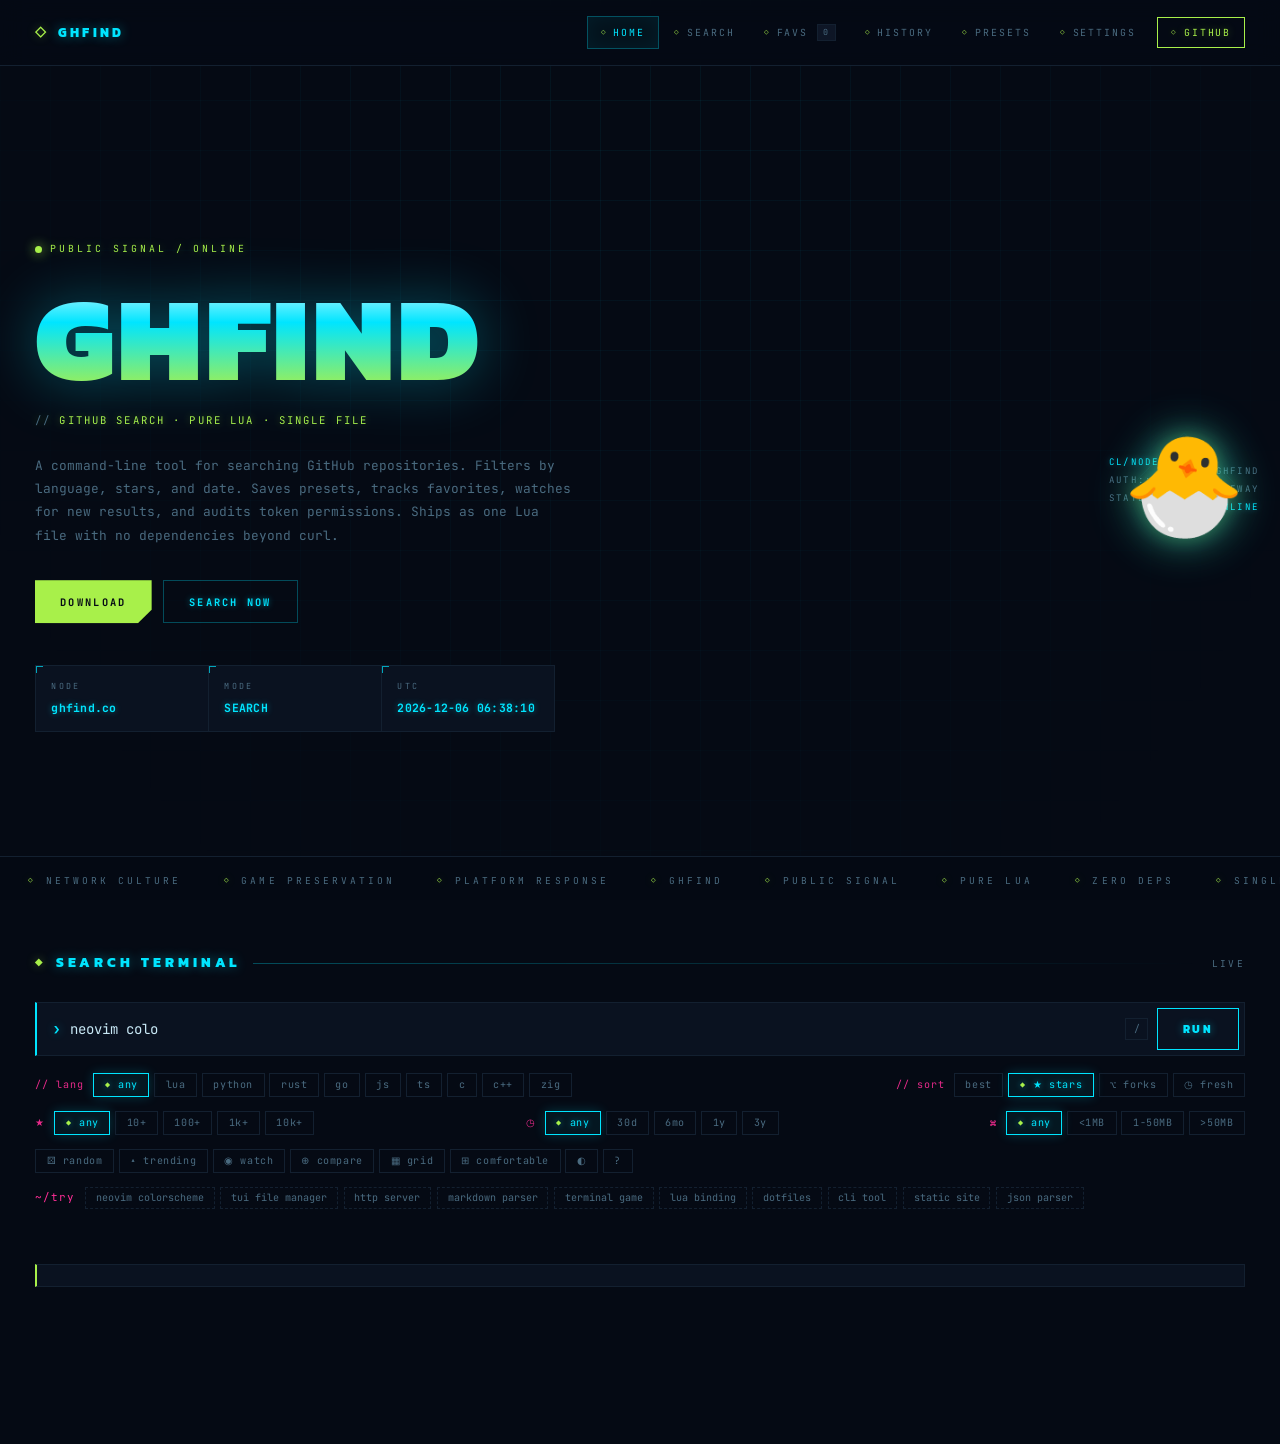
==== index.html @ 822550df "Update index.html" ====
<!doctype html>
<html lang="en" data-theme="dark">
<head>
<meta charset="utf-8">
<meta name="viewport" content="width=device-width,initial-scale=1">
<title>◇ GHFIND — repo searcher</title>
<meta name="description" content="GitHub repository search tool — pure Lua, single file.">
<link rel="icon" href="data:image/svg+xml,<svg xmlns='http://www.w3.org/2000/svg' viewBox='0 0 100 100'><text y='.9em' font-size='90'>🐣</text></svg>">
<meta property="og:title" content="◇ GHFIND">
<meta property="og:description" content="github repo searcher — pure lua">
<meta property="og:url" content="https://7helix.github.io/ghfind/">
<meta name="twitter:card" content="summary">
<link rel="preconnect" href="https://fonts.googleapis.com">
<link rel="preconnect" href="https://fonts.gstatic.com" crossorigin>
<link href="https://fonts.googleapis.com/css2?family=JetBrains+Mono:wght@400;500;700&family=Kanit:wght@600;800;900&display=swap" rel="stylesheet">
<link rel="stylesheet" href="style.css">
</head>
<body>

<div class="bg-grid"></div>

<nav class="topbar">
  <a class="nav-logo" href="#top">
    <span class="dia">◇</span>
    <span>GHFIND</span>
  </a>
  <div class="nav-links">
    <a class="active" href="#top"><span class="dia-sm">◇</span> HOME</a>
    <a href="#search"><span class="dia-sm">◇</span> SEARCH</a>
    <a href="#" id="nav-favs"><span class="dia-sm">◇</span> FAVS<span class="badge" id="favc">0</span></a>
    <a href="#" id="nav-hist"><span class="dia-sm">◇</span> HISTORY</a>
    <a href="#" id="nav-presets"><span class="dia-sm">◇</span> PRESETS</a>
    <a href="#" id="nav-settings"><span class="dia-sm">◇</span> SETTINGS</a>
    <a class="cta" href="https://github.com/7helix/ghfind" target="_blank"><span class="dia-sm">◇</span> GITHUB</a>
  </div>
</nav>

<section class="hero" id="top">
  <div class="hero-left">
    <div class="signal">
      <span class="signal-dot"></span>
      PUBLIC SIGNAL / ONLINE
    </div>
    <h1 class="hero-title">GHFIND</h1>
    <div class="hero-tag">github search · pure lua · single file</div>
    <p class="hero-desc">
      A command-line tool for searching GitHub repositories. Filters by
      language, stars, and date. Saves presets, tracks favorites, watches
      for new results, and audits token permissions. Ships as one Lua file
      with no dependencies beyond curl.
    </p>
    <div class="hero-actions">
      <a class="btn-green" href="https://raw.githubusercontent.com/7helix/ghfind/main/ghfind.lua" target="_blank">DOWNLOAD</a>
      <button class="btn-outline" id="scroll-search">SEARCH NOW</button>
    </div>
    <div class="info-boxes">
      <div class="info-box">
        <div class="k">NODE</div>
        <div class="v">ghfind.co</div>
      </div>
      <div class="info-box">
        <div class="k">MODE</div>
        <div class="v">SEARCH</div>
      </div>
      <div class="info-box">
        <div class="k">UTC</div>
        <div class="v" id="utc">—</div>
      </div>
    </div>
  </div>

  <div class="hero-right">
    <svg class="orbit" viewBox="0 0 500 500" aria-hidden="true">
      <circle cx="250" cy="250" r="80"/>
      <circle cx="250" cy="250" r="160" stroke-dasharray="4 8"/>
      <circle cx="250" cy="250" r="230" stroke-dasharray="2 10"/>
      <polygon points="250,40 460,250 250,460 40,250" fill="none"/>
    </svg>
    <div class="mascot">
      <div class="mascot-glow"></div>
      <div class="mascot-glyph">🐣</div>
    </div>
    <div class="hero-meta meta-l">
      <div>CL/NODE::03</div>
      <div>AUTH::PUBLIC</div>
      <div>STATE::READ</div>
    </div>
    <div class="hero-meta meta-r">
      <div>GHFIND</div>
      <div>GATEWAY</div>
      <div>ONLINE</div>
    </div>
  </div>
</section>

<section class="search-section" id="search">
  <div class="section-head">
    <span class="dia">◆</span>
    <h2>SEARCH TERMINAL</h2>
    <span class="line"></span>
    <span class="dim">live</span>
  </div>

  <div class="bar">
    <span class="prompt">›</span>
    <input id="q" type="text" placeholder="query repositories…" autocomplete="off" spellcheck="false">
    <kbd>/</kbd>
    <button id="go">RUN</button>
  </div>

  <div class="filters">
    <div class="chips" id="langs">
      <span class="lbl">// lang</span>
      <button class="chip on" data-v="">any</button>
      <button class="chip" data-v="lua">lua</button>
      <button class="chip" data-v="python">python</button>
      <button class="chip" data-v="rust">rust</button>
      <button class="chip" data-v="go">go</button>
      <button class="chip" data-v="javascript">js</button>
      <button class="chip" data-v="typescript">ts</button>
      <button class="chip" data-v="c">c</button>
      <button class="chip" data-v="c++">c++</button>
      <button class="chip" data-v="zig">zig</button>
    </div>
    <div class="chips right" id="sorts">
      <span class="lbl">// sort</span>
      <button class="chip on" data-v="">best</button>
      <button class="chip" data-v="stars">★ stars</button>
      <button class="chip" data-v="forks">⌥ forks</button>
      <button class="chip" data-v="updated">◷ fresh</button>
    </div>
  </div>

  <div class="filters">
    <div class="chips" id="stars">
      <span class="lbl">★</span>
      <button class="chip on" data-v="">any</button>
      <button class="chip" data-v="10">10+</button>
      <button class="chip" data-v="100">100+</button>
      <button class="chip" data-v="1000">1k+</button>
      <button class="chip" data-v="10000">10k+</button>
    </div>
    <div class="chips" id="age">
      <span class="lbl">◷</span>
      <button class="chip on" data-v="">any</button>
      <button class="chip" data-v="30">30d</button>
      <button class="chip" data-v="180">6mo</button>
      <button class="chip" data-v="365">1y</button>
      <button class="chip" data-v="1095">3y</button>
    </div>
    <div class="chips" id="size">
      <span class="lbl">⌘</span>
      <button class="chip on" data-v="">any</button>
      <button class="chip" data-v="small">&lt;1MB</button>
      <button class="chip" data-v="medium">1-50MB</button>
      <button class="chip" data-v="large">&gt;50MB</button>
    </div>
  </div>

  <div class="filters">
    <div class="chips right">
      <button class="chip" id="random">⚄ random</button>
      <button class="chip" id="trend">▴ trending</button>
      <button class="chip" id="watch">◉ watch</button>
      <button class="chip" id="compare">⊕ compare</button>
      <button class="chip" id="view">▦ grid</button>
      <button class="chip" id="density">⊞ comfortable</button>
      <button class="chip" id="theme">◐</button>
      <button class="chip" id="help">?</button>
    </div>
  </div>

  <div class="suggest">
    <span class="lbl">~/try</span>
    <button class="tag" data-q="neovim colorscheme">neovim colorscheme</button>
    <button class="tag" data-q="tui file manager">tui file manager</button>
    <button class="tag" data-q="http server">http server</button>
    <button class="tag" data-q="markdown parser">markdown parser</button>
    <button class="tag" data-q="terminal game">terminal game</button>
    <button class="tag" data-q="lua binding">lua binding</button>
    <button class="tag" data-q="dotfiles">dotfiles</button>
    <button class="tag" data-q="cli tool">cli tool</button>
    <button class="tag" data-q="static site generator">static site</button>
    <button class="tag" data-q="json parser">json parser</button>
  </div>

  <p id="status" class="status"></p>
  <div class="stats-bar" id="stats-bar" hidden></div>
  <div id="grid" class="grid"></div>

  <div class="more-wrap">
    <button id="more" class="more" hidden>LOAD MORE</button>
  </div>
</section>

<div class="drawer" id="drawer" hidden>
  <div class="drawer-back" id="drawer-back"></div>
  <div class="drawer-panel">
    <div class="drawer-head">
      <h3 id="drawer-title">favorites</h3>
      <div class="drawer-actions" id="drawer-actions"></div>
      <button class="icon-btn" id="drawer-close">✕</button>
    </div>
    <div class="drawer-body" id="drawer-body"></div>
  </div>
</div>

<div class="modal" id="modal" hidden>
  <div class="modal-back" id="modal-back"></div>
  <div class="modal-panel">
    <button class="icon-btn modal-close" id="modal-close">✕</button>
    <div class="modal-body" id="modal-body"></div>
  </div>
</div>

<div class="modal" id="modal2" hidden>
  <div class="modal-back" id="modal2-back"></div>
  <div class="modal-panel">
    <button class="icon-btn modal-close" id="modal2-close">✕</button>
    <div class="modal-body" id="modal2-body"></div>
  </div>
</div>

<div class="toast" id="toast"></div>

<div class="ticker">
  <div class="ticker-track" id="ticker"></div>
</div>

<script>
const $ = s => document.querySelector(s);
const $$ = s => [...document.querySelectorAll(s)];
const esc = s => String(s ?? '').replace(/[&<>"']/g, c => ({
  '&':'&amp;','<':'&lt;','>':'&gt;','"':'&quot;',"'":'&#39;'
}[c]));
const fmt = n => n >= 1e6 ? (n/1e6).toFixed(1)+'M'
              : n >= 1e3 ? (n/1e3).toFixed(1)+'k'
              : String(n|0);
const fmtSize = kb => kb >= 1024*1024 ? (kb/1024/1024).toFixed(1)+'GB'
                   : kb >= 1024 ? (kb/1024).toFixed(1)+'MB'
                   : kb + 'KB';
const sleep = ms => new Promise(r => setTimeout(r, ms));
const ago = d => {
  const s = (Date.now() - new Date(d)) / 1000;
  if (s < 3600) return Math.floor(s/60)+'m';
  if (s < 86400) return Math.floor(s/3600)+'h';
  if (s < 2592000) return Math.floor(s/86400)+'d';
  if (s < 31536000) return Math.floor(s/2592000)+'mo';
  return Math.floor(s/31536000)+'y';
};

const LANG_COLORS = {
  'Lua':'#00e5ff','Python':'#a8f04a','Rust':'#ff5c3d','Go':'#00d4ff',
  'JavaScript':'#f7df1e','TypeScript':'#00a8ff','C':'#7a7a7a','C++':'#ff2e97',
  'Zig':'#ff9d00','Java':'#ff7a3d','Ruby':'#ff2e63','Haskell':'#b47aff',
  'Shell':'#4ade80','Vim script':'#7dff4d','Nix':'#7dc4ff'
};
const langColor = l => LANG_COLORS[l] || '#00e5ff';

const LS = {
  get(k, d) { try { return JSON.parse(localStorage.getItem('ghf_'+k)) ?? d } catch { return d } },
  set(k, v) { try { localStorage.setItem('ghf_'+k, JSON.stringify(v)) } catch {} },
  del(k) { try { localStorage.removeItem('ghf_'+k) } catch {} }
};

const state = {
  lang: '', sort: '', stars: '', age: '', size: '',
  page: 1, per: 12, total: 0, q: '',
  busy: false, demo: true,
  view: LS.get('view', 'grid'),
  density: LS.get('density', 'comfortable'),
  token: sessionStorage.getItem('ghf_tok') || '',
  favs: LS.get('favs', []),
  hist: LS.get('hist', []),
  presets: LS.get('presets', []),
  notes: LS.get('notes', {}),
  seen: LS.get('seen', {}),
  watchTimer: null,
  watchQuery: '',
  compare: []
};

const savedTheme = LS.get('theme', null);
if (savedTheme) document.documentElement.dataset.theme = savedTheme;

async function ghSearch(q, page = 1) {
  let query = q;
  if (state.lang) query += ' language:' + state.lang;
  if (state.stars) query += ' stars:>=' + state.stars;
  if (state.age) {
    const d = new Date();
    d.setDate(d.getDate() - +state.age);
    query += ' pushed:>' + d.toISOString().slice(0,10);
  }
  if (state.size) {
    if (state.size === 'small') query += ' size:<1000';
    else if (state.size === 'medium') query += ' size:1000..50000';
    else if (state.size === 'large') query += ' size:>50000';
  }
  const p = new URLSearchParams({ q: query, per_page: state.per, page });
  if (state.sort) { p.set('sort', state.sort); p.set('order', 'desc'); }
  const h = { Accept: 'application/vnd.github+json' };
  if (state.token) h.Authorization = 'Bearer ' + state.token;
  const r = await fetch('https://api.github.com/search/repositories?' + p, { headers: h });
  const j = await r.json();
  if (!r.ok) throw new Error(j.message || ('HTTP ' + r.status));
  return j;
}

async function ghRepo(full) {
  const h = { Accept: 'application/vnd.github+json' };
  if (state.token) h.Authorization = 'Bearer ' + state.token;
  const r = await fetch('https://api.github.com/repos/' + full, { headers: h });
  if (!r.ok) return null;
  return r.json();
}

async function ghReadme(full) {
  const h = { Accept: 'application/vnd.github.raw' };
  if (state.token) h.Authorization = 'Bearer ' + state.token;
  const r = await fetch('https://api.github.com/repos/' + full + '/readme', { headers: h });
  if (!r.ok) return '';
  return r.text();
}

async function ghReleases(full) {
  const h = { Accept: 'application/vnd.github+json' };
  if (state.token) h.Authorization = 'Bearer ' + state.token;
  const r = await fetch('https://api.github.com/repos/' + full + '/releases?per_page=3', { headers: h });
  if (!r.ok) return [];
  return r.json();
}

async function ghContributors(full) {
  const h = { Accept: 'application/vnd.github+json' };
  if (state.token) h.Authorization = 'Bearer ' + state.token;
  const r = await fetch('https://api.github.com/repos/' + full + '/contributors?per_page=5', { headers: h });
  if (!r.ok) return [];
  return r.json();
}

function pushHist(q) {
  state.hist = [q, ...state.hist.filter(x => x !== q)].slice(0, 50);
  LS.set('hist', state.hist);
  $('#favc').textContent = state.favs.length;
}

function isFav(fn) { return state.favs.some(f => f.full_name === fn); }

function toggleFav(r) {
  const i = state.favs.findIndex(f => f.full_name === r.full_name);
  if (i >= 0) state.favs.splice(i, 1);
  else state.favs.unshift({
    full_name: r.full_name, html_url: r.html_url,
    description: r.description, stars: r.stargazers_count,
    forks: r.forks_count, language: r.language,
    owner: r.owner?.avatar_url, added: Date.now()
  });
  state.favs = state.favs.slice(0, 200);
  LS.set('favs', state.favs);
  $('#favc').textContent = state.favs.length;
}

let toastT;
function toast(msg) {
  const t = $('#toast');
  t.textContent = msg;
  t.classList.add('on');
  clearTimeout(toastT);
  toastT = setTimeout(() => t.classList.remove('on'), 1800);
}

function highlight(text, q) {
  if (!q) return esc(text);
  const words = q.split(/\s+/).filter(w => w.length > 1);
  let out = esc(text);
  words.forEach(w => {
    const re = new RegExp('(' + w.replace(/[.*+?^${}()|[\]\\]/g, '\\$&') + ')', 'gi');
    out = out.replace(re, '<mark>$1</mark>');
  });
  return out;
}

// ═══════════════════════════════════════════════════════════════
// markdown renderer
// ═══════════════════════════════════════════════════════════════
function md(src) {
  if (!src) return '';
  let s = src
    .replace(/\r\n/g, '\n')
    .replace(/&/g, '&amp;')
    .replace(/</g, '&lt;')
    .replace(/>/g, '&gt;');

  const blocks = [];
  s = s.replace(/```(\w*)\n([\s\S]*?)```/g, (m, lang, code) => {
    blocks.push('<pre class="md-code"><code>' + code + '</code></pre>');
    return '\u0001' + (blocks.length - 1) + '\u0001';
  });

  s = s.replace(/`([^`\n]+)`/g, '<code class="md-inline">$1</code>');

  s = s.replace(/!\[([^\]]*)\]\(([^)\s]+)[^)]*\)/g,
    '<img class="md-img" src="$2" alt="$1" loading="lazy">');

  s = s.replace(/\[([^\]]+)\]\(([^)\s]+)[^)]*\)/g,
    '<a class="md-a" href="$2" target="_blank" rel="noopener">$1</a>');

  s = s.replace(/\*\*([^*\n]+)\*\*/g, '<strong>$1</strong>');
  s = s.replace(/(^|[^*])\*([^*\n]+)\*/g, '$1<em>$2</em>');
  s = s.replace(/__([^_\n]+)__/g, '<strong>$1</strong>');
  s = s.replace(/(^|[^_])_([^_\n]+)_/g, '$1<em>$2</em>');

  s = s.replace(/^######\s+(.+)$/gm, '<h6>$1</h6>');
  s = s.replace(/^#####\s+(.+)$/gm, '<h5>$1</h5>');
  s = s.replace(/^####\s+(.+)$/gm, '<h4>$1</h4>');
  s = s.replace(/^###\s+(.+)$/gm, '<h3>$1</h3>');
  s = s.replace(/^##\s+(.+)$/gm, '<h2>$1</h2>');
  s = s.replace(/^#\s+(.+)$/gm, '<h1>$1</h1>');

  s = s.replace(/^[-*_]{3,}\s*$/gm, '<hr class="md-hr">');
  s = s.replace(/^>\s?(.+)$/gm, '<blockquote class="md-quote">$1</blockquote>');

  s = s.replace(/(<a class="md-a"[^>]*><img[^>]*><\/a>\s*){2,}/g,
    m => '<div class="md-badges">' + m + '</div>');

  s = s.replace(/^[-*]\s+\[x\]\s+(.+)$/gm, '<li class="md-task done">$1</li>');
  s = s.replace(/^[-*]\s+\[\s\]\s+(.+)$/gm, '<li class="md-task">$1</li>');

  s = s.replace(/(^[-*]\s+.+(\n[-*]\s+.+)*)/gm, m => {
    const items = m.split('\n').map(l => l.replace(/^[-*]\s+/, ''));
    return '<ul class="md-ul">' + items.map(i => '<li>' + i + '</li>').join('') + '</ul>';
  });

  s = s.replace(/(^\d+\.\s+.+(\n\d+\.\s+.+)*)/gm, m => {
    const items = m.split('\n').map(l => l.replace(/^\d+\.\s+/, ''));
    return '<ol class="md-ol">' + items.map(i => '<li>' + i + '</li>').join('') + '</ol>';
  });

  s = s.split('\n').map(line => {
    if (!line.trim()) return '';
    if (/^<(h\d|ul|ol|li|pre|blockquote|hr|div|p|img|table)/i.test(line)) return line;
    if (/^\u0001\d+\u0001$/.test(line.trim())) return line;
    return '<p class="md-p">' + line + '</p>';
  }).join('\n');

  s = s.replace(/\u0001(\d+)\u0001/g, (m, i) => blocks[+i]);
  return s;
}

function card(r, i) {
  const c = document.createElement('article');
  c.className = 'card';
  c.dataset.fn = r.full_name;
  c.style.animationDelay = (i * 30) + 'ms';
  const fav = isFav(r.full_name);
  const inCompare = state.compare.includes(r.full_name);
  const note = state.notes[r.full_name] || '';
  c.innerHTML = `
    <div class="card-head">
      <img class="avatar" src="${esc(r.owner?.avatar_url || '')}" alt="" loading="lazy">
      <a class="repo" href="${esc(r.html_url)}" target="_blank" rel="noopener">${highlight(r.full_name, state.q)}</a>
      <button class="fav ${fav?'on':''}" title="favorite">${fav?'★':'☆'}</button>
      <button class="cmp ${inCompare?'on':''}" title="compare">⊕</button>
    </div>
    <p class="desc">${highlight(r.description || '—', state.q)}</p>
    ${r.topics && r.topics.length ? `<div class="topics">${r.topics.slice(0,4).map(t => `<span class="topic">#${esc(t)}</span>`).join('')}</div>` : ''}
    ${note ? `<div class="note">📝 ${esc(note)}</div>` : ''}
    <div class="card-foot">
      ${r.language ? `<span class="pill" style="--lc:${langColor(r.language)}">${esc(r.language)}</span>` : ''}
      <span class="metric">★ ${fmt(r.stargazers_count)}</span>
      <span class="metric">⌥ ${fmt(r.forks_count)}</span>
      <span class="metric">! ${fmt(r.open_issues_count)}</span>
      <span class="metric dim">◷ ${ago(r.updated_at)}</span>
    </div>
    <div class="card-actions">
      <a class="act" href="${esc(r.html_url)}" target="_blank" rel="noopener">OPEN ↗</a>
      <button class="act copy">COPY</button>
      <button class="act clone">CLONE</button>
      <button class="act details">INFO</button>
    </div>`;
  c.querySelector('.fav').addEventListener('click', e => {
    e.preventDefault();
    toggleFav(r);
    e.target.classList.toggle('on');
    e.target.textContent = e.target.classList.contains('on') ? '★' : '☆';
    toast(isFav(r.full_name) ? '★ saved' : 'removed');
  });
  c.querySelector('.cmp').addEventListener('click', e => {
    e.preventDefault();
    const i = state.compare.indexOf(r.full_name);
    if (i >= 0) state.compare.splice(i, 1);
    else state.compare.push(r.full_name);
    e.target.classList.toggle('on');
    toast(state.compare.length + ' selected');
  });
  c.querySelector('.copy').addEventListener('click', async e => {
    e.preventDefault();
    await navigator.clipboard.writeText(r.html_url);
    toast('url copied');
  });
  c.querySelector('.clone').addEventListener('click', async e => {
    e.preventDefault();
    const url = r.clone_url || r.html_url + '.git';
    await navigator.clipboard.writeText('git clone ' + url);
    toast('clone cmd copied');
  });
  c.querySelector('.details').addEventListener('click', e => {
    e.preventDefault();
    openRepoModal(r);
  });
  c.querySelector('.repo').addEventListener('click', e => {
    e.preventDefault();
    openRepoModal(r);
  });
  return c;
}

function render(items, append = false) {
  const grid = $('#grid');
  if (!append) grid.innerHTML = '';
  if (!items.length && !append) {
    grid.innerHTML = '<p class="empty">// no results</p>';
    $('#stats-bar').hidden = true;
    return;
  }
  items.forEach((r, i) => grid.appendChild(card(r, i)));
  if (!append) showLangChart(items);
}

function showLangChart(items) {
  const bar = $('#stats-bar');
  if (!items || items.length < 2) { bar.hidden = true; return; }
  const counts = {};
  items.forEach(r => {
    const l = r.language || 'Other';
    counts[l] = (counts[l] || 0) + 1;
  });
  const sorted = Object.entries(counts).sort((a,b) => b[1]-a[1]);
  bar.innerHTML = '';
  const label = document.createElement('span');
  label.className = 'stat-pill';
  label.innerHTML = '<b>// lang</b>';
  bar.appendChild(label);
  sorted.forEach(([l, n]) => {
    const el = document.createElement('span');
    el.className = 'stat-pill';
    el.innerHTML = `<span class="swatch" style="background:${langColor(l)};box-shadow:0 0 6px ${langColor(l)}"></span>${esc(l)} <b>${n}</b>`;
    el.addEventListener('click', () => {
      setChip('#langs', l.toLowerCase());
      state.lang = l.toLowerCase();
      stopDemo();
      if (state.q) run(state.q);
    });
    bar.appendChild(el);
  });
  bar.hidden = false;
}

async function run(q, page = 1) {
  if (state.busy || !q.trim()) return;
  state.busy = true;
  state.q = q;
  state.page = page;
  $('#status').innerHTML = '<span class="dim">[ … ] scanning…</span>';
  try {
    const d = await ghSearch(q.trim(), page);
    state.total = d.total_count || 0;
    $('#status').innerHTML = `<span class="ok">[ ok ]</span> ${fmt(state.total)} repos <span class="dim">// showing ${(d.items||[]).length}</span>`;
    render(d.items || [], page > 1);
    $('#more').hidden = (d.items||[]).length < state.per || page * state.per >= Math.min(state.total, 1000);
    if (page === 1) pushHist(q.trim());
    const url = new URL(location);
    url.searchParams.set('q', q.trim());
    history.replaceState(null, '', url);
  } catch (e) {
    $('#status').innerHTML = '<span class="err-mark">[ err ]</span> ' + esc(e.message);
  } finally {
    state.busy = false;
  }
}

async function typeInto(inp, text) {
  inp.value = '';
  for (const ch of text) {
    if (!state.demo) return;
    inp.value += ch;
    await sleep(35 + Math.random() * 30);
  }
}

const DEMOS = [
  { q: 'neovim colorscheme', lang: '', sort: 'stars' },
  { q: 'tui file manager',   lang: '', sort: 'stars' },
  { q: 'http server',        lang: 'lua', sort: 'stars' },
  { q: 'markdown parser',    lang: 'rust', sort: 'stars' }
];

async function demoLoop() {
  await sleep(900);
  while (state.demo) {
    for (const d of DEMOS) {
      if (!state.demo) return;
      setChip('#langs', d.lang);
      setChip('#sorts', d.sort);
      state.lang = d.lang;
      state.sort = d.sort;
      await typeInto($('#q'), d.q);
      if (!state.demo) return;
      await sleep(220);
      await run(d.q);
      if (!state.demo) return;
      await sleep(3200);
    }
  }
}

function stopDemo() {
  if (!state.demo) return;
  state.demo = false;
}

function setChip(sel, val) {
  $$(sel + ' .chip').forEach(c => c.classList.toggle('on', c.dataset.v === val));
}

function openDrawer(title, bodyFn, actions) {
  $('#drawer-title').textContent = title;
  $('#drawer-body').innerHTML = '';
  $('#drawer-actions').innerHTML = '';
  if (actions) actions($('#drawer-actions'));
  bodyFn($('#drawer-body'));
  $('#drawer').hidden = false;
  requestAnimationFrame(() => $('#drawer').classList.add('on'));
}
function closeDrawer() {
  const d = $('#drawer');
  d.classList.remove('on');
  setTimeout(() => d.hidden = true, 200);
}

async function openRepoModal(r) {
  const m = $('#modal');
  const body = $('#modal-body');
  body.innerHTML = `
    <div class="m-head">
      <img class="m-av" src="${esc(r.owner?.avatar_url||'')}" alt="">
      <div style="flex:1;min-width:0">
        <h3 class="m-title">${esc(r.full_name)}</h3>
        <div class="m-owner">// by ${esc(r.owner?.login||'')}</div>
        <p class="m-desc">${esc(r.description||'—')}</p>
      </div>
    </div>
    <div class="m-stats">
      <div class="m-stat"><div class="v">${fmt(r.stargazers_count)}</div><div class="l">stars</div></div>
      <div class="m-stat"><div class="v">${fmt(r.forks_count)}</div><div class="l">forks</div></div>
      <div class="m-stat"><div class="v">${fmt(r.open_issues_count)}</div><div class="l">issues</div></div>
      <div class="m-stat"><div class="v">${fmt(r.watchers_count)}</div><div class="l">watchers</div></div>
      <div class="m-stat"><div class="v">${fmtSize(r.size)}</div><div class="l">size</div></div>
      <div class="m-stat"><div class="v">${r.license?.spdx_id || '—'}</div><div class="l">license</div></div>
    </div>
    ${r.topics && r.topics.length ? `<div class="m-topics">${r.topics.map(t => `<a class="m-topic" href="https://github.com/topics/${esc(t)}" target="_blank" rel="noopener">#${esc(t)}</a>`).join('')}</div>` : ''}
    <div id="m-extra"></div>
    <div id="m-readme" class="m-readme"><div class="m-loading">// loading readme…</div></div>
    <div class="m-actions">
      <a class="m-btn primary" href="${esc(r.html_url)}" target="_blank" rel="noopener">OPEN ↗</a>
      <button class="m-btn" id="m-fav">${isFav(r.full_name) ? '★ UNFAV' : '☆ FAV'}</button>
      <button class="m-btn" id="m-copy">COPY URL</button>
      <button class="m-btn" id="m-clone">COPY CLONE</button>
      <button class="m-btn" id="m-note">NOTE</button>
      <a class="m-btn" href="${esc(r.html_url)}/issues" target="_blank" rel="noopener">ISSUES</a>
      <a class="m-btn" href="${esc(r.html_url)}/releases" target="_blank" rel="noopener">RELEASES</a>
    </div>`;
  m.hidden = false;
  requestAnimationFrame(() => m.classList.add('on'));

  body.querySelector('#m-fav').addEventListener('click', () => {
    toggleFav(r);
    const on = isFav(r.full_name);
    body.querySelector('#m-fav').textContent = on ? '★ UNFAV' : '☆ FAV';
    toast(on ? '★ saved' : 'removed');
  });
  body.querySelector('#m-copy').addEventListener('click', async () => {
    await navigator.clipboard.writeText(r.html_url);
    toast('url copied');
  });
  body.querySelector('#m-clone').addEventListener('click', async () => {
    await navigator.clipboard.writeText('git clone ' + (r.clone_url || r.html_url + '.git'));
    toast('clone copied');
  });
  body.querySelector('#m-note').addEventListener('click', () => {
    const cur = state.notes[r.full_name] || '';
    const note = prompt('note for ' + r.full_name, cur);
    if (note !== null) {
      if (note.trim()) state.notes[r.full_name] = note.trim();
      else delete state.notes[r.full_name];
      LS.set('notes', state.notes);
      toast('note saved');
    }
  });

  const [readme, releases, contributors] = await Promise.all([
    ghReadme(r.full_name),
    ghReleases(r.full_name),
    ghContributors(r.full_name)
  ]);

  const extra = body.querySelector('#m-extra');
  if (releases.length) {
    extra.innerHTML += `<div class="m-section"><div class="m-section-title">// latest releases</div>${releases.map(rel => `
      <a class="m-release" href="${esc(rel.html_url)}" target="_blank" rel="noopener">
        <span class="m-rel-tag">${esc(rel.tag_name)}</span>
        <span class="m-rel-name">${esc(rel.name || '')}</span>
        <span class="m-rel-date">${ago(rel.published_at)}</span>
      </a>`).join('')}</div>`;
  }
  if (contributors.length) {
    extra.innerHTML += `<div class="m-section"><div class="m-section-title">// contributors</div><div class="m-contrib">${contributors.map(c => `
      <a class="m-contrib-item" href="${esc(c.html_url)}" target="_blank" rel="noopener" title="${esc(c.login)}">
        <img src="${esc(c.avatar_url)}" alt="">
        <span>${esc(c.login)}</span>
      </a>`).join('')}</div></div>`;
  }

  const readmeEl = body.querySelector('#m-readme');
  if (!readme) {
    readmeEl.innerHTML = '<div class="m-loading">// no readme</div>';
    return;
  }
  readmeEl.innerHTML = '<div class="md">' + md(readme.slice(0, 12000)) +
    (readme.length > 12000 ? '<p class="md-p"><em>… truncated</em></p>' : '') + '</div>';
}

function closeModal() {
  const m = $('#modal');
  m.classList.remove('on');
  setTimeout(() => m.hidden = true, 200);
}
function closeModal2() {
  const m = $('#modal2');
  m.classList.remove('on');
  setTimeout(() => m.hidden = true, 200);
}

function exportData(type, data, filename) {
  let blob;
  if (type === 'json') {
    blob = new Blob([JSON.stringify(data, null, 2)], { type: 'application/json' });
  } else if (type === 'csv') {
    const rows = [['name','url','stars','forks','language','updated']];
    data.forEach(r => rows.push([r.full_name, r.html_url, r.stargazers_count, r.forks_count, r.language || '', (r.updated_at||'').slice(0,10)]));
    blob = new Blob([rows.map(r => r.map(v => '"' + String(v).replace(/"/g,'""') + '"').join(',')).join('\n')], { type: 'text/csv' });
  } else {
    blob = new Blob([data.map(r => r.full_name + '\t' + r.html_url).join('\n')], { type: 'text/plain' });
  }
  const a = document.createElement('a');
  a.href = URL.createObjectURL(blob);
  a.download = filename;
  a.click();
}

$('#nav-favs').addEventListener('click', e => {
  e.preventDefault();
  openDrawer('★ FAVORITES [' + state.favs.length + ']', box => {
    if (!state.favs.length) { box.innerHTML = '<p class="empty">// empty</p>'; return; }
    state.favs.forEach((f, i) => {
      const wrap = document.createElement('div');
      wrap.className = 'row-item-col';
      wrap.innerHTML = `
        <a class="row-item" href="${esc(f.html_url)}" target="_blank" rel="noopener">
          <img src="${esc(f.owner||'')}" alt="" class="av">
          <div class="row-txt">
            <div class="row-title">${esc(f.full_name)}</div>
            <div class="row-sub">${esc(f.description||'')}</div>
          </div>
          <span class="row-met">★ ${fmt(f.stars)}</span>
        </a>
        <textarea class="fav-note" placeholder="// note" data-fn="${esc(f.full_name)}">${esc(state.notes[f.full_name] || '')}</textarea>
        <div class="row-tools">
          <button class="danger" data-rm="${esc(f.full_name)}">REMOVE</button>
          <button data-copy="${esc(f.full_name)}">COPY URL</button>
        </div>`;
      wrap.querySelector('.fav-note').addEventListener('input', ev => {
        const fn = ev.target.dataset.fn;
        if (ev.target.value.trim()) state.notes[fn] = ev.target.value.trim();
        else delete state.notes[fn];
        LS.set('notes', state.notes);
      });
      wrap.querySelector('[data-rm]').addEventListener('click', ev => {
        const fn = ev.target.dataset.rm;
        state.favs = state.favs.filter(x => x.full_name !== fn);
        LS.set('favs', state.favs);
        $('#favc').textContent = state.favs.length;
        closeDrawer();
      });
      wrap.querySelector('[data-copy]').addEventListener('click', ev => {
        const fv = state.favs.find(x => x.full_name === ev.target.dataset.copy);
        if (fv) { navigator.clipboard.writeText(fv.html_url); toast('copied'); }
      });
      box.appendChild(wrap);
    });
  }, act => {
    act.innerHTML = `
      <button class="icon-btn" id="fav-export">EXPORT</button>
      <button class="icon-btn danger" id="fav-clear">CLEAR</button>`;
    act.querySelector('#fav-export').addEventListener('click', () => {
      exportData('json', state.favs, 'ghfind-favorites.json');
    });
    act.querySelector('#fav-clear').addEventListener('click', () => {
      if (!confirm('clear all favorites?')) return;
      state.favs = [];
      LS.set('favs', []);
      $('#favc').textContent = 0;
      closeDrawer();
    });
  });
});

$('#nav-hist').addEventListener('click', e => {
  e.preventDefault();
  openDrawer('▤ HISTORY [' + state.hist.length + ']', box => {
    if (!state.hist.length) { box.innerHTML = '<p class="empty">// empty</p>'; return; }
    state.hist.forEach(h => {
      const el = document.createElement('button');
      el.className = 'row-item btn-row';
      el.innerHTML = `<div class="row-txt"><div class="row-title"><span class="dia">◇</span> ${esc(h)}</div></div>`;
      el.addEventListener('click', () => {
        $('#q').value = h;
        closeDrawer();
        stopDemo();
        run(h);
      });
      box.appendChild(el);
    });
  }, act => {
    act.innerHTML = `<button class="icon-btn danger" id="hist-clear">CLEAR</button>`;
    act.querySelector('#hist-clear').addEventListener('click', () => {
      if (!confirm('clear history?')) return;
      state.hist = [];
      LS.set('hist', []);
      closeDrawer();
    });
  });
});

$('#nav-presets').addEventListener('click', e => {
  e.preventDefault();
  openDrawer('◆ PRESETS [' + state.presets.length + ']', box => {
    if (!state.presets.length) {
      box.innerHTML = '<p class="empty">// no presets yet — run a search and press SAVE PRESET</p>';
      return;
    }
    state.presets.forEach((p, i) => {
      const el = document.createElement('div');
      el.className = 'row-item-col';
      el.innerHTML = `
        <button class="row-item btn-row" data-run="${i}">
          <div class="row-txt">
            <div class="row-title"><span class="dia">◆</span> ${esc(p.name)}</div>
            <div class="row-sub">${esc(p.q)}${p.lang ? ' · '+esc(p.lang) : ''}${p.sort ? ' · '+esc(p.sort) : ''}</div>
          </div>
        </button>
        <div class="row-tools">
          <button data-del="${i}" class="danger">DELETE</button>
        </div>`;
      el.querySelector('[data-run]').addEventListener('click', () => {
        $('#q').value = p.q;
        state.lang = p.lang || '';
        state.sort = p.sort || '';
        state.stars = p.stars || '';
        state.age = p.age || '';
        state.size = p.size || '';
        setChip('#langs', state.lang);
        setChip('#sorts', state.sort);
        setChip('#stars', state.stars);
        setChip('#age', state.age);
        setChip('#size', state.size);
        closeDrawer();
        stopDemo();
        run(p.q);
      });
      el.querySelector('[data-del]').addEventListener('click', () => {
        state.presets.splice(i, 1);
        LS.set('presets', state.presets);
        closeDrawer();
      });
      box.appendChild(el);
    });
  });
});

$('#nav-settings').addEventListener('click', e => {
  e.preventDefault();
  openDrawer('⚙ SETTINGS', box => {
    const tok = state.token ? state.token.slice(0,8) + '…' : 'not set';
    box.innerHTML = `
      <div class="setting-row">
        <div>
          <div class="setting-k">GITHUB TOKEN</div>
          <div class="setting-v">${esc(tok)}</div>
        </div>
        <button class="icon-btn" id="set-tok">${state.token ? 'CHANGE' : 'ADD'}</button>
      </div>
      <div class="setting-row">
        <div>
          <div class="setting-k">THEME</div>
          <div class="setting-v">${document.documentElement.dataset.theme || 'dark'}</div>
        </div>
        <button class="icon-btn" id="set-theme">TOGGLE</button>
      </div>
      <div class="setting-row">
        <div>
          <div class="setting-k">VIEW</div>
          <div class="setting-v">${state.view}</div>
        </div>
        <button class="icon-btn" id="set-view">TOGGLE</button>
      </div>
      <div class="setting-row">
        <div>
          <div class="setting-k">DENSITY</div>
          <div class="setting-v">${state.density}</div>
        </div>
        <button class="icon-btn" id="set-density">TOGGLE</button>
      </div>
      <div class="setting-row">
        <div>
          <div class="setting-k">SEEN CACHE</div>
          <div class="setting-v">${Object.keys(state.seen).length} queries</div>
        </div>
        <button class="icon-btn danger" id="set-clear-seen">CLEAR</button>
      </div>
      <div class="setting-row">
        <div>
          <div class="setting-k">ALL DATA</div>
          <div class="setting-v">favorites, history, presets, notes</div>
        </div>
        <button class="icon-btn danger" id="set-reset">RESET</button>
      </div>
      <div class="setting-row">
        <div>
          <div class="setting-k">EXPORT ALL</div>
          <div class="setting-v">download a json backup</div>
        </div>
        <button class="icon-btn" id="set-export">EXPORT</button>
      </div>`;
    box.querySelector('#set-tok').addEventListener('click', () => {
      const t = prompt('paste token (leave blank to remove)', state.token ? '••••••••' : '');
      if (t === null) return;
      if (t === '' || t.match(/^•+$/)) {
        state.token = '';
        sessionStorage.removeItem('ghf_tok');
        toast('token removed');
      } else {
        state.token = t.trim();
        sessionStorage.setItem('ghf_tok', state.token);
        toast('token saved');
      }
      closeDrawer();
    });
    box.querySelector('#set-theme').addEventListener('click', () => {
      const next = document.documentElement.dataset.theme === 'dark' ? 'light' : 'dark';
      document.documentElement.dataset.theme = next;
      LS.set('theme', next);
      closeDrawer();
    });
    box.querySelector('#set-view').addEventListener('click', () => {
      state.view = state.view === 'grid' ? 'list' : 'grid';
      LS.set('view', state.view);
      $('#grid').classList.toggle('list', state.view === 'list');
      closeDrawer();
    });
    box.querySelector('#set-density').addEventListener('click', () => {
      state.density = state.density === 'comfortable' ? 'compact' : 'comfortable';
      LS.set('density', state.density);
      document.body.classList.toggle('compact', state.density === 'compact');
      closeDrawer();
    });
    box.querySelector('#set-clear-seen').addEventListener('click', () => {
      state.seen = {};
      LS.set('seen', {});
      toast('seen cache cleared');
      closeDrawer();
    });
    box.querySelector('#set-reset').addEventListener('click', () => {
      if (!confirm('reset everything?')) return;
      LS.del('favs'); LS.del('hist'); LS.del('presets'); LS.del('notes'); LS.del('seen');
      state.favs = []; state.hist = []; state.presets = []; state.notes = {}; state.seen = {};
      $('#favc').textContent = 0;
      toast('reset done');
      closeDrawer();
    });
    box.querySelector('#set-export').addEventListener('click', () => {
      exportData('json', {
        favorites: state.favs,
        history: state.hist,
        presets: state.presets,
        notes: state.notes,
        exported: new Date().toISOString()
      }, 'ghfind-backup.json');
      toast('exported');
    });
  });
});

$('#help').addEventListener('click', () => {
  openDrawer('? KEYBOARD SHORTCUTS', box => {
    const rows = [
      ['/', 'focus search'],
      ['enter', 'run search'],
      ['esc', 'close / blur'],
      ['r', 'random pick'],
      ['t', 'trending'],
      ['f', 'toggle favorites drawer'],
      ['h', 'toggle history'],
      ['p', 'toggle presets'],
      ['s', 'toggle settings'],
      ['c', 'compare selected'],
      ['v', 'toggle view'],
      ['d', 'toggle density'],
      ['?', 'this panel']
    ];
    box.innerHTML = rows.map(([k, v]) => `
      <div class="row-item">
        <div class="row-txt">
          <div class="row-title"><kbd>${k}</kbd></div>
          <div class="row-sub">${v}</div>
        </div>
      </div>`).join('');
  });
});

$('#drawer-close').addEventListener('click', closeDrawer);
$('#drawer-back').addEventListener('click', closeDrawer);
$('#modal-close').addEventListener('click', closeModal);
$('#modal-back').addEventListener('click', closeModal);
$('#modal2-close').addEventListener('click', closeModal2);
$('#modal2-back').addEventListener('click', closeModal2);

$('#scroll-search').addEventListener('click', () => {
  document.getElementById('search').scrollIntoView({ behavior: 'smooth' });
});

$('#go').addEventListener('click', () => { stopDemo(); run($('#q').value); });
$('#q').addEventListener('keydown', e => {
  stopDemo();
  if (e.key === 'Enter') run($('#q').value);
  if (e.key === 'Escape') { $('#q').value = ''; $('#q').blur(); }
});
$('#q').addEventListener('focus', stopDemo);
$('#q').addEventListener('input', stopDemo);

$('#more').addEventListener('click', () => { state.page++; run(state.q, state.page); });

$('#random').addEventListener('click', async () => {
  stopDemo();
  const d = await ghSearch($('#q').value.trim() || 'lua');
  const items = d.items || [];
  if (!items.length) return toast('nothing');
  const r = items[Math.floor(Math.random() * items.length)];
  render([r]);
  $('#status').innerHTML = '<span class="ok">[ ok ]</span> random pick';
  $('#more').hidden = true;
});

$('#trend').addEventListener('click', () => {
  stopDemo();
  const d = new Date(); d.setDate(d.getDate() - 7);
  $('#q').value = 'created:>' + d.toISOString().slice(0,10);
  state.sort = 'stars';
  setChip('#sorts', 'stars');
  run($('#q').value);
});

$('#watch').addEventListener('click', () => {
  if (state.watchTimer) {
    clearInterval(state.watchTimer);
    state.watchTimer = null;
    toast('watch stopped');
    return;
  }
  const q = $('#q').value.trim();
  if (!q) return toast('enter a query first');
  state.watchQuery = q;
  toast('watching · 60s interval');
  state.watchTimer = setInterval(async () => {
    try {
      const d = await ghSearch(state.watchQuery, 1);
      const seenKey = state.watchQuery;
      const prev = state.seen[seenKey] || [];
      const fresh = (d.items || []).filter(r => !prev.includes(r.full_name));
      if (fresh.length) {
        state.seen[seenKey] = [...prev, ...fresh.map(r => r.full_name)].slice(-500);
        LS.set('seen', state.seen);
        toast('◉ ' + fresh.length + ' new');
        if (Notification && Notification.permission === 'granted') {
          new Notification('ghfind', { body: fresh.length + ' new for "' + state.watchQuery + '"' });
        }
      }
    } catch {}
  }, 60000);
  if (Notification && Notification.permission === 'default') {
    Notification.requestPermission();
  }
});

$('#compare').addEventListener('click', async () => {
  if (state.compare.length < 2) {
    toast('select 2+ with ⊕ first');
    return;
  }
  $('#status').innerHTML = '<span class="dim">[ … ] loading compare…</span>';
  const repos = await Promise.all(state.compare.map(fn => ghRepo(fn)));
  const valid = repos.filter(Boolean);
  if (!valid.length) { toast('nothing'); return; }
  const m = $('#modal2');
  const body = $('#modal2-body');
  const metrics = [
    ['stars', r => fmt(r.stargazers_count)],
    ['forks', r => fmt(r.forks_count)],
    ['issues', r => fmt(r.open_issues_count)],
    ['watchers', r => fmt(r.watchers_count)],
    ['size', r => fmtSize(r.size)],
    ['language', r => r.language || '—'],
    ['license', r => r.license?.spdx_id || '—'],
    ['created', r => (r.created_at||'').slice(0,10)],
    ['updated', r => (r.pushed_at||'').slice(0,10)],
    ['homepage', r => r.homepage || '—']
  ];
  body.innerHTML = `
    <h3 class="m-title">⊕ COMPARE</h3>
    <div class="cmp-grid" style="grid-template-columns: repeat(${valid.length+1}, minmax(0,1fr));">
      <div class="cmp-cell cmp-head"></div>
      ${valid.map(r => `<div class="cmp-cell cmp-head"><a href="${esc(r.html_url)}" target="_blank">${esc(r.full_name)}</a></div>`).join('')}
      ${metrics.map(([label, fn]) => `
        <div class="cmp-cell cmp-label">${label}</div>
        ${valid.map(r => `<div class="cmp-cell">${esc(fn(r))}</div>`).join('')}
      `).join('')}
    </div>
    <div class="m-actions" style="margin-top:1rem">
      <button class="m-btn" id="cmp-clear">CLEAR SELECTION</button>
    </div>`;
  m.hidden = false;
  requestAnimationFrame(() => m.classList.add('on'));
  body.querySelector('#cmp-clear').addEventListener('click', () => {
    state.compare = [];
    $$('.cmp.on').forEach(el => el.classList.remove('on'));
    closeModal2();
  });
  $('#status').innerHTML = '';
});

$('#view').addEventListener('click', () => {
  state.view = state.view === 'grid' ? 'list' : 'grid';
  LS.set('view', state.view);
  $('#grid').classList.toggle('list', state.view === 'list');
  $('#view').textContent = state.view === 'grid' ? '▦ grid' : '☰ list';
});

$('#density').addEventListener('click', () => {
  state.density = state.density === 'comfortable' ? 'compact' : 'comfortable';
  LS.set('density', state.density);
  document.body.classList.toggle('compact', state.density === 'compact');
  $('#density').textContent = state.density === 'comfortable' ? '⊞ comfortable' : '⊟ compact';
});

$('#theme').addEventListener('click', () => {
  const next = document.documentElement.dataset.theme === 'dark' ? 'light' : 'dark';
  document.documentElement.dataset.theme = next;
  LS.set('theme', next);
});

$$('#langs .chip').forEach(c => c.addEventListener('click', () => {
  stopDemo();
  state.lang = c.dataset.v;
  setChip('#langs', c.dataset.v);
  if ($('#q').value.trim()) run($('#q').value);
}));
$$('#sorts .chip').forEach(c => c.addEventListener('click', () => {
  stopDemo();
  state.sort = c.dataset.v;
  setChip('#sorts', c.dataset.v);
  if ($('#q').value.trim()) run($('#q').value);
}));
$$('#stars .chip').forEach(c => c.addEventListener('click', () => {
  stopDemo();
  state.stars = c.dataset.v;
  setChip('#stars', c.dataset.v);
  if ($('#q').value.trim()) run($('#q').value);
}));
$$('#age .chip').forEach(c => c.addEventListener('click', () => {
  stopDemo();
  state.age = c.dataset.v;
  setChip('#age', c.dataset.v);
  if ($('#q').value.trim()) run($('#q').value);
}));
$$('#size .chip').forEach(c => c.addEventListener('click', () => {
  stopDemo();
  state.size = c.dataset.v;
  setChip('#size', c.dataset.v);
  if ($('#q').value.trim()) run($('#q').value);
}));
$$('.tag').forEach(t => t.addEventListener('click', () => {
  stopDemo();
  $('#q').value = t.dataset.q;
  run(t.dataset.q);
}));

document.addEventListener('keydown', e => {
  const tag = document.activeElement.tagName;
  if (tag === 'INPUT' || tag === 'TEXTAREA') {
    if (e.key === 'Escape') document.activeElement.blur();
    return;
  }
  if (e.key === '/') { e.preventDefault(); $('#q').focus(); }
  if (e.key === 'Escape') { closeModal(); closeModal2(); closeDrawer(); }
  if (e.key === 'r') $('#random').click();
  if (e.key === 't') $('#trend').click();
  if (e.key === 'f') $('#nav-favs').click();
  if (e.key === 'h') $('#nav-hist').click();
  if (e.key === 'p') $('#nav-presets').click();
  if (e.key === 's') $('#nav-settings').click();
  if (e.key === 'c') $('#compare').click();
  if (e.key === 'v') $('#view').click();
  if (e.key === 'd') $('#density').click();
  if (e.key === '?') $('#help').click();
});

function tickUTC() {
  const d = new Date();
  const p = n => String(n).padStart(2, '0');
  $('#utc').textContent = `${d.getUTCFullYear()}-${p(d.getUTCMonth()+1)}-${p(d.getUTCDate())} ${p(d.getUTCHours())}:${p(d.getUTCMinutes())}:${p(d.getUTCSeconds())}`;
}
tickUTC();
setInterval(tickUTC, 1000);

const TICK = ['NETWORK CULTURE','GAME PRESERVATION','PLATFORM RESPONSE','GHFIND','PUBLIC SIGNAL','PURE LUA','ZERO DEPS','SINGLE FILE','OPEN SOURCE'];
const tk = $('#ticker');
const one = TICK.map(t => `<span class="tick"><span class="dia">◇</span> ${t}</span>`).join('');
tk.innerHTML = one + one;

$('#favc').textContent = state.favs.length;
$('#grid').classList.toggle('list', state.view === 'list');
$('#view').textContent = state.view === 'grid' ? '▦ grid' : '☰ list';
$('#density').textContent = state.density === 'comfortable' ? '⊞ comfortable' : '⊟ compact';
document.body.classList.toggle('compact', state.density === 'compact');

const params = new URLSearchParams(location.search);
const qp = params.get('q');
if (qp) {
  state.demo = false;
  $('#q').value = qp;
  run(qp);
} else {
  demoLoop();
}
</script>

</body>
</html>
---- style.css ----
:root {
  --bg:#050a14;
  --bg2:#0a1220;
  --card:#0a1220;
  --card2:#0e1626;
  --fg:#c8e8f5;
  --muted:#4a6b80;
  --accent:#00e5ff;
  --accent-glow:rgba(0,229,255,.45);
  --lime:#a8f04a;
  --lime-glow:rgba(168,240,74,.4);
  --magenta:#ff2e97;
  --border:#132030;
  --border-lit:rgba(0,229,255,.3);
  --code-bg:#050a12;
  --ok:#a8f04a;
  --err:#ff3b5c;
  --track:rgba(0,229,255,.05);
}
[data-theme="light"] {
  --bg:#eef4f8;
  --bg2:#e2ebf2;
  --card:#ffffff;
  --card2:#f5f9fc;
  --fg:#0a1a24;
  --muted:#5a7383;
  --accent:#0089a8;
  --accent-glow:rgba(0,137,168,.4);
  --lime:#5aa800;
  --lime-glow:rgba(90,168,0,.3);
  --magenta:#c9226f;
  --border:#cdd9e2;
  --border-lit:rgba(0,137,168,.3);
  --code-bg:#eef4f8;
  --ok:#5aa800;
  --err:#c9223d;
  --track:rgba(0,137,168,.06);
}
*{box-sizing:border-box}
html,body{
  margin:0;padding:0;background:var(--bg);color:var(--fg);
  font-family:'JetBrains Mono',ui-monospace,SFMono-Regular,Menlo,Consolas,monospace;
  font-size:14px;line-height:1.6;
  -webkit-font-smoothing:antialiased;
  overflow-x:hidden;min-height:100vh;
}
body{padding-bottom:56px}
body.compact{font-size:13px}
a{color:inherit;text-decoration:none}

.bg-grid{
  position:fixed;inset:0;z-index:0;pointer-events:none;
  background-image:
    linear-gradient(var(--track) 1px,transparent 1px),
    linear-gradient(90deg,var(--track) 1px,transparent 1px);
  background-size:50px 50px;
  mask-image:radial-gradient(ellipse at 50% 0%,black 10%,transparent 85%);
  -webkit-mask-image:radial-gradient(ellipse at 50% 0%,black 10%,transparent 85%);
}

.topbar{
  position:sticky;top:0;z-index:20;
  display:flex;align-items:center;justify-content:space-between;
  padding:1.1rem 2.5rem;
  background:rgba(5,10,20,.85);
  backdrop-filter:blur(12px);
  border-bottom:1px solid var(--border);
}
[data-theme="light"] .topbar{background:rgba(238,244,248,.85)}

.nav-logo{
  display:flex;align-items:center;gap:.6rem;
  font-family:'Kanit',sans-serif;font-weight:800;font-size:.95rem;
  letter-spacing:.25em;color:var(--accent);
  text-shadow:0 0 12px var(--accent-glow);
}
.nav-logo .dia{color:var(--lime);text-shadow:0 0 10px var(--lime-glow);font-size:1rem}

.nav-links{display:flex;align-items:center;gap:.15rem;font-size:.7rem;letter-spacing:.2em;text-transform:uppercase}
.nav-links a{
  padding:.55rem .9rem;color:var(--muted);
  display:flex;align-items:center;gap:.4rem;
  transition:all .15s ease;border:1px solid transparent;
}
.nav-links a:hover{color:var(--accent)}
.nav-links a.active{color:var(--accent);border-color:var(--border-lit);background:rgba(0,229,255,.04);box-shadow:inset 0 0 20px rgba(0,229,255,.06)}
.dia-sm{color:var(--lime);font-size:.55rem;opacity:.9}
.nav-links a.cta{border:1px solid var(--lime);color:var(--lime);padding:.5rem .9rem;margin-left:.4rem;text-shadow:0 0 8px var(--lime-glow)}
.nav-links a.cta:hover{background:var(--lime);color:var(--bg);text-shadow:none}
.badge{
  display:inline-block;background:var(--card2);border:1px solid var(--border);
  color:var(--muted);font-size:.6rem;padding:.05rem .35rem;
  min-width:18px;text-align:center;margin-left:.2rem;
}

.hero{
  position:relative;z-index:2;
  display:grid;grid-template-columns:1.1fr 1fr;gap:3rem;
  padding:4.5rem 2.5rem 4rem;max-width:1400px;margin:0 auto;
  min-height:calc(100vh - 70px);align-items:center;
}
.hero-left{padding-right:2rem}
.signal{
  display:inline-flex;align-items:center;gap:.6rem;
  font-size:.7rem;color:var(--lime);letter-spacing:.3em;text-transform:uppercase;
  margin:0 0 2rem;text-shadow:0 0 10px var(--lime-glow);
}
.signal-dot{
  width:7px;height:7px;background:var(--lime);border-radius:50%;
  box-shadow:0 0 12px var(--lime);animation:pulse 1.6s ease-in-out infinite;
}
@keyframes pulse{50%{opacity:.35;transform:scale(.85)}}
.hero-title{
  font-family:'Kanit',sans-serif;font-weight:900;
  font-size:clamp(4rem,10vw,8.5rem);line-height:.9;letter-spacing:.02em;
  margin:0 0 1.4rem;
  background:linear-gradient(180deg,#b8f7ff 0%,var(--accent) 35%,var(--lime) 100%);
  -webkit-background-clip:text;background-clip:text;color:transparent;
  filter:drop-shadow(0 0 30px rgba(0,229,255,.35));
}
.hero-tag{
  font-size:.76rem;color:var(--lime);letter-spacing:.2em;text-transform:uppercase;
  margin:0 0 1.8rem;text-shadow:0 0 8px var(--lime-glow);
}
.hero-tag::before{content:'// ';color:var(--muted)}
.hero-desc{font-size:.92rem;color:var(--muted);line-height:1.8;max-width:540px;margin:0 0 2.4rem}
.hero-actions{display:flex;gap:.8rem;flex-wrap:wrap;margin:0 0 3rem}
.btn-green,.btn-outline{
  font-family:'JetBrains Mono',monospace;font-size:.74rem;font-weight:700;
  letter-spacing:.22em;text-transform:uppercase;padding:.95rem 1.8rem;cursor:pointer;
  transition:all .15s ease;display:inline-flex;align-items:center;justify-content:center;
}
.btn-green{
  background:var(--lime);color:#050a14;border:none;
  box-shadow:0 0 24px var(--lime-glow);
  clip-path:polygon(0 0,100% 0,100% 68%,calc(100% - 14px) 100%,0 100%);
}
.btn-green:hover{background:#c0ff62;box-shadow:0 0 32px var(--lime-glow);transform:translateY(-1px)}
.btn-outline{
  background:transparent;color:var(--accent);border:1px solid var(--border-lit);
  text-shadow:0 0 6px var(--accent-glow);
}
.btn-outline:hover{background:rgba(0,229,255,.06);border-color:var(--accent);box-shadow:0 0 20px rgba(0,229,255,.2)}
.info-boxes{
  display:grid;grid-template-columns:repeat(3,minmax(0,1fr));gap:1px;
  background:var(--border);border:1px solid var(--border);max-width:520px;
}
.info-box{background:var(--card);padding:1rem 1.1rem;position:relative}
.info-box::before{
  content:'';position:absolute;top:0;left:0;width:6px;height:6px;
  border-top:1px solid var(--accent);border-left:1px solid var(--accent);opacity:.7;
}
.info-box .k{font-size:.6rem;color:var(--muted);letter-spacing:.28em;text-transform:uppercase;margin-bottom:.35rem}
.info-box .v{font-size:.82rem;color:var(--accent);font-weight:700;letter-spacing:.02em;text-shadow:0 0 6px var(--accent-glow)}

.hero-right{position:relative;aspect-ratio:1;max-width:540px;margin-left:auto;display:flex;align-items:center;justify-content:center}
.orbit{position:absolute;inset:0;width:100%;height:100%}
.orbit circle{fill:none;stroke:var(--border-lit);stroke-width:1;opacity:.6}
.orbit polygon{fill:none;stroke:var(--border-lit);stroke-width:1;opacity:.8}
.mascot{position:relative;width:36%;aspect-ratio:1;display:flex;align-items:center;justify-content:center;z-index:1}
.mascot-glow{
  position:absolute;inset:-20%;
  background:radial-gradient(circle,rgba(0,229,255,.3) 0%,transparent 65%);
  filter:blur(20px);animation:pulse 3s ease-in-out infinite;
}
.mascot-glyph{
  font-size:clamp(4rem,8vw,7rem);line-height:1;
  filter:drop-shadow(0 0 24px var(--accent-glow)) drop-shadow(0 0 10px var(--lime-glow));
  animation:float 4s ease-in-out infinite;
}
@keyframes float{0%,100%{transform:translateY(0)}50%{transform:translateY(-10px)}}
.hero-meta{
  position:absolute;font-size:.65rem;color:var(--muted);
  letter-spacing:.24em;line-height:2;text-transform:uppercase;
}
.hero-meta.meta-l{left:-1rem;top:24%}
.hero-meta.meta-r{right:-1rem;bottom:24%;text-align:right}
.hero-meta.meta-l div:first-child,.hero-meta.meta-r div:last-child{color:var(--accent);text-shadow:0 0 6px var(--accent-glow)}

.search-section,.presets,.install{position:relative;z-index:2;max-width:1280px;margin:0 auto;padding:4rem 2.5rem}
.section-head{display:flex;align-items:center;gap:.9rem;margin:0 0 2rem}
.section-head .dia{color:var(--lime);text-shadow:0 0 10px var(--lime-glow);font-size:.9rem}
.section-head h2{
  margin:0;font-family:'Kanit',sans-serif;font-weight:800;font-size:1rem;
  letter-spacing:.28em;color:var(--accent);text-shadow:0 0 12px var(--accent-glow);
}
.section-head .line{flex:1;height:1px;background:linear-gradient(90deg,var(--border-lit),transparent)}
.section-head .dim{font-size:.68rem;color:var(--muted);letter-spacing:.24em;text-transform:uppercase}

.bar{
  display:flex;align-items:center;gap:.6rem;background:var(--card);
  border:1px solid var(--border);border-left:2px solid var(--accent);
  padding:.35rem .35rem .35rem 1.1rem;margin:0 0 1.2rem;
  transition:box-shadow .2s ease,border-color .2s ease;
}
.bar:focus-within{border-color:var(--accent);box-shadow:0 0 0 1px var(--accent),0 0 30px rgba(0,229,255,.12)}
.prompt{color:var(--accent);font-weight:700;font-size:1.1rem;text-shadow:0 0 10px var(--accent-glow)}
.bar input{
  flex:1;background:transparent;border:none;outline:none;
  color:var(--fg);font-size:1rem;padding:.85rem 0;font-family:inherit;
}
.bar input::placeholder{color:var(--muted);opacity:.7}
.bar kbd{background:transparent;border:1px solid var(--border);color:var(--muted);padding:.15rem .55rem;font-size:.7rem;font-family:inherit}
.bar button{
  border:1px solid var(--accent);background:transparent;color:var(--accent);
  padding:.85rem 1.8rem;cursor:pointer;font-family:'Kanit',sans-serif;
  font-weight:800;letter-spacing:.22em;font-size:.76rem;
  text-shadow:0 0 8px var(--accent-glow);transition:all .15s ease;
}
.bar button:hover{background:var(--accent);color:var(--bg);box-shadow:0 0 24px var(--accent-glow);text-shadow:none}

.filters{display:flex;gap:1rem;flex-wrap:wrap;justify-content:space-between;margin:0 0 1rem}
.chips{display:flex;gap:.35rem;flex-wrap:wrap;align-items:center}
.chips .lbl{color:var(--magenta);font-size:.72rem;margin-right:.3rem;letter-spacing:.1em;opacity:.9}
.chips.right{justify-content:flex-end}
.chip{
  background:transparent;border:1px solid var(--border);color:var(--muted);
  padding:.32rem .75rem;font-size:.72rem;cursor:pointer;
  font-family:inherit;letter-spacing:.06em;transition:all .15s ease;
}
.chip:hover{border-color:var(--accent);color:var(--accent)}
.chip.on{background:rgba(0,229,255,.06);border-color:var(--accent);color:var(--accent);box-shadow:0 0 12px rgba(0,229,255,.2);text-shadow:0 0 6px var(--accent-glow)}
.chip.on::before{content:'◆ ';color:var(--lime);font-size:.6rem;margin-right:.15rem}

.suggest{display:flex;gap:.4rem;flex-wrap:wrap;align-items:center;margin:0 0 1.5rem;font-size:.78rem}
.suggest .lbl{color:var(--magenta);margin-right:.3rem;letter-spacing:.1em}
.tag{
  background:transparent;border:1px dashed var(--border);color:var(--muted);
  padding:.28rem .7rem;font-size:.72rem;cursor:pointer;
  font-family:inherit;transition:all .15s ease;
}
.tag:hover{border-style:solid;border-color:var(--lime);color:var(--lime);box-shadow:0 0 12px var(--lime-glow)}

.status{font-size:.78rem;color:var(--muted);margin:.2rem 0 1.4rem;min-height:1.3em;letter-spacing:.06em}
.status .ok{color:var(--lime);text-shadow:0 0 8px var(--lime-glow)}
.status .err-mark{color:var(--err);text-shadow:0 0 8px rgba(255,59,92,.5)}
.status .dim{opacity:.5}

.stats-bar{
  display:flex;flex-wrap:wrap;gap:.4rem;align-items:center;
  background:var(--bg2);border:1px solid var(--border);
  border-left:2px solid var(--lime);padding:.75rem 1rem;
  margin:0 0 1.4rem;font-size:.74rem;
}
.stat-pill{
  display:inline-flex;align-items:center;gap:.45rem;
  padding:.2rem .65rem;border:1px solid var(--border);color:var(--muted);
  cursor:pointer;transition:all .15s ease;
}
.stat-pill:hover{border-color:var(--accent);color:var(--accent)}
.stat-pill b{color:var(--fg);font-weight:700}
.stat-pill .swatch{width:8px;height:8px;border-radius:50%}

.grid{display:grid;grid-template-columns:repeat(auto-fill,minmax(320px,1fr));gap:1rem}
.grid.list{grid-template-columns:1fr}
@media (max-width:640px){.grid{grid-template-columns:1fr}}

.card{
  position:relative;background:var(--card);border:1px solid var(--border);
  padding:1.1rem 1.2rem;opacity:0;transform:translateY(6px);
  animation:pop .3s ease forwards;
  transition:border-color .2s ease,box-shadow .25s ease,transform .2s ease;
}
body.compact .card{padding:.8rem 1rem}
.card:hover{border-color:var(--accent);box-shadow:0 0 24px rgba(0,229,255,.12);transform:translateY(-2px)}
@keyframes pop{to{opacity:1;transform:translateY(0)}}

.card-head{display:flex;align-items:center;gap:.6rem;margin:0 0 .7rem}
.avatar{width:24px;height:24px;flex-shrink:0;background:var(--card2);border:1px solid var(--border)}
.repo{
  font-size:.86rem;color:var(--accent);font-weight:700;
  overflow:hidden;text-overflow:ellipsis;white-space:nowrap;
  flex:1;cursor:pointer;transition:all .15s ease;
}
.repo:hover{color:var(--lime)}
.repo mark{background:rgba(168,240,74,.2);color:var(--lime);padding:0 .1rem}
.fav,.cmp{
  background:transparent;border:none;color:var(--muted);
  font-size:1.1rem;cursor:pointer;padding:0 .2rem;line-height:1;
  transition:all .15s ease;
}
.fav:hover{color:var(--lime);transform:scale(1.15)}
.fav.on{color:var(--lime);text-shadow:0 0 10px var(--lime-glow)}
.cmp{font-size:.9rem}
.cmp:hover{color:var(--accent)}
.cmp.on{color:var(--accent);text-shadow:0 0 10px var(--accent-glow)}

.desc{
  color:var(--muted);font-size:.82rem;line-height:1.55;
  margin:0 0 .6rem;
  display:-webkit-box;-webkit-line-clamp:3;-webkit-box-orient:vertical;
  overflow:hidden;min-height:2.6em;
}
.desc mark{background:rgba(168,240,74,.15);color:var(--lime)}
.topics{display:flex;gap:.3rem;flex-wrap:wrap;margin:.4rem 0 .5rem}
.topic{border:1px solid var(--border);color:var(--muted);font-size:.66rem;padding:.08rem .45rem;transition:all .15s ease}
.topic:hover{border-color:var(--magenta);color:var(--magenta)}
.note{
  background:rgba(168,240,74,.06);border-left:2px solid var(--lime);
  padding:.4rem .6rem;font-size:.72rem;color:var(--lime);margin:.5rem 0;
}

.card-foot{display:flex;align-items:center;gap:.7rem;flex-wrap:wrap;font-size:.72rem}
.pill{
  color:var(--lc,var(--accent));border:1px solid var(--lc,var(--accent));
  padding:.1rem .55rem;font-size:.68rem;
  box-shadow:0 0 8px color-mix(in srgb,var(--lc,var(--accent)) 30%,transparent);
}
.metric{color:var(--muted)}
.metric.dim{opacity:.6;margin-left:auto}

.card-actions{
  display:flex;gap:.35rem;margin:.8rem 0 0;padding:.6rem 0 0;
  border-top:1px solid var(--border);
  opacity:0;max-height:0;overflow:hidden;
  transition:opacity .2s ease,max-height .25s ease,padding .2s ease;
}
.card:hover .card-actions{opacity:1;max-height:60px;padding-top:.6rem}
.act{
  background:transparent;border:1px solid var(--border);color:var(--muted);
  padding:.18rem .6rem;font-size:.68rem;cursor:pointer;
  font-family:inherit;letter-spacing:.06em;transition:all .15s ease;
}
.act:hover{border-color:var(--accent);color:var(--accent)}

.empty{grid-column:1/-1;text-align:center;color:var(--muted);padding:3rem 0;font-size:.86rem}

.more-wrap{text-align:center;margin:1.8rem 0 0}
.more{
  background:transparent;border:1px solid var(--accent);color:var(--accent);
  padding:.75rem 2rem;cursor:pointer;
  font-family:'Kanit',sans-serif;font-size:.74rem;letter-spacing:.22em;font-weight:800;
  text-shadow:0 0 8px var(--accent-glow);transition:all .15s ease;
}
.more:hover{background:var(--accent);color:var(--bg);text-shadow:none;box-shadow:0 0 24px var(--accent-glow)}

.drawer{position:fixed;inset:0;z-index:100;display:flex;justify-content:flex-end}
.drawer[hidden]{display:none}
.drawer-back{position:absolute;inset:0;background:rgba(0,0,0,.7);backdrop-filter:blur(6px);opacity:0;transition:opacity .2s}
.drawer.on .drawer-back{opacity:1}
.drawer-panel{
  position:relative;width:min(520px,100%);height:100%;
  background:var(--card);border-left:2px solid var(--accent);
  display:flex;flex-direction:column;
  transform:translateX(100%);transition:transform .25s ease;
  box-shadow:-20px 0 60px rgba(0,229,255,.15);
}
.drawer.on .drawer-panel{transform:translateX(0)}
.drawer-head{
  display:flex;align-items:center;gap:.6rem;
  padding:1.1rem 1.3rem;border-bottom:1px solid var(--border);background:var(--bg2);
}
.drawer-head h3{margin:0;font-size:.8rem;color:var(--accent);font-family:'Kanit',sans-serif;letter-spacing:.2em;text-shadow:0 0 10px var(--accent-glow);flex:1}
.drawer-actions{display:flex;gap:.4rem}
.drawer-body{padding:1.1rem 1.3rem;overflow-y:auto;flex:1}

.icon-btn{
  background:transparent;border:1px solid var(--border);color:var(--muted);
  padding:.45rem .8rem;cursor:pointer;font-size:.72rem;font-family:inherit;
  letter-spacing:.08em;transition:all .15s ease;
}
.icon-btn:hover{border-color:var(--accent);color:var(--accent)}
.icon-btn.danger:hover{border-color:var(--err);color:var(--err)}

.row-item{
  display:flex;align-items:center;gap:.7rem;
  padding:.75rem .2rem;border-bottom:1px solid var(--border);
  text-decoration:none;color:inherit;
}
.row-item:hover .row-title{color:var(--accent)}
.row-item-col{padding:.6rem 0;border-bottom:1px solid var(--border)}
.row-item-col .row-item{padding:.3rem .2rem;border:none}
.btn-row{
  background:transparent;border:none;border-bottom:1px solid var(--border);
  width:100%;text-align:left;cursor:pointer;
  font-family:inherit;color:inherit;padding:.8rem .2rem;
  transition:all .15s ease;
}
.btn-row:hover{background:rgba(0,229,255,.04);border-left:2px solid var(--accent);padding-left:.5rem}
.row-item .av{width:28px;height:28px;background:var(--card2);border:1px solid var(--border)}
.row-txt{flex:1;min-width:0}
.row-title{font-size:.82rem;font-weight:600;overflow:hidden;text-overflow:ellipsis;white-space:nowrap;transition:all .15s ease}
.row-title .dia{color:var(--lime);margin-right:.3rem;font-size:.65rem}
.row-title kbd{
  background:var(--bg2);border:1px solid var(--border);padding:.1rem .4rem;
  border-radius:3px;font-family:inherit;font-size:.7rem;color:var(--accent);
}
.row-sub{color:var(--muted);font-size:.72rem;overflow:hidden;text-overflow:ellipsis;white-space:nowrap}
.row-met{color:var(--muted);font-size:.72rem;flex-shrink:0}
.row-tools{display:flex;gap:.35rem;margin:.4rem 0 0;flex-wrap:wrap}
.row-tools button{
  background:transparent;border:1px solid var(--border);color:var(--muted);
  padding:.2rem .6rem;font-size:.68rem;cursor:pointer;
  font-family:inherit;letter-spacing:.06em;transition:all .15s ease;
}
.row-tools button:hover{border-color:var(--accent);color:var(--accent)}
.row-tools button.danger:hover{border-color:var(--err);color:var(--err)}
.fav-note{
  width:100%;background:var(--bg2);border:1px solid var(--border);
  color:var(--fg);padding:.5rem .75rem;font-size:.76rem;
  font-family:inherit;margin:.4rem 0 0;resize:vertical;min-height:34px;
}
.fav-note:focus{outline:none;border-color:var(--accent)}

.setting-row{
  display:flex;align-items:center;justify-content:space-between;gap:1rem;
  padding:.9rem 0;border-bottom:1px solid var(--border);
}
.setting-k{font-size:.68rem;color:var(--muted);letter-spacing:.2em;text-transform:uppercase;margin-bottom:.15rem}
.setting-v{font-size:.82rem;color:var(--fg)}

.modal{position:fixed;inset:0;z-index:150;display:flex;align-items:flex-start;justify-content:center;padding:4rem 1rem 1rem;overflow-y:auto}
.modal[hidden]{display:none}
.modal-back{position:fixed;inset:0;background:rgba(0,0,0,.75);backdrop-filter:blur(8px);opacity:0;transition:opacity .2s}
.modal.on .modal-back{opacity:1}
.modal-panel{
  position:relative;width:min(760px,100%);background:var(--card);
  border:1px solid var(--accent);
  box-shadow:0 0 80px rgba(0,229,255,.2);
  transform:translateY(-8px);opacity:0;transition:all .2s ease;
}
.modal.on .modal-panel{transform:translateY(0);opacity:1}
.modal-close{position:absolute;top:.7rem;right:.7rem;z-index:1}
.modal-body{padding:1.8rem 2rem 2rem}

.m-head{display:flex;gap:1.2rem;align-items:flex-start;margin:0 0 1.2rem}
.m-av{width:64px;height:64px;flex-shrink:0;background:var(--card2);border:1px solid var(--border)}
.m-title{margin:0;font-size:1.05rem;color:var(--accent);font-weight:700;text-shadow:0 0 10px var(--accent-glow)}
.m-owner{color:var(--muted);font-size:.74rem;margin-top:.15rem;letter-spacing:.1em}
.m-desc{color:var(--muted);margin:.5rem 0 0;font-size:.85rem;line-height:1.55}

.m-stats{
  display:grid;grid-template-columns:repeat(auto-fit,minmax(100px,1fr));
  gap:1px;margin:1rem 0;background:var(--border);border:1px solid var(--border);
}
.m-stat{background:var(--bg2);padding:1rem .5rem;text-align:center}
.m-stat .v{font-size:1rem;font-weight:700;color:var(--accent);text-shadow:0 0 8px var(--accent-glow)}
.m-stat .l{color:var(--muted);font-size:.62rem;text-transform:uppercase;letter-spacing:.18em;margin-top:.35rem}

.m-topics{display:flex;gap:.35rem;flex-wrap:wrap;margin:0 0 1rem}
.m-topic{
  background:transparent;border:1px solid var(--magenta);color:var(--magenta);
  font-size:.7rem;padding:.18rem .6rem;transition:all .15s ease;
}
.m-topic:hover{background:var(--magenta);color:var(--bg)}

.m-section{margin:0 0 1rem}
.m-section-title{
  font-size:.68rem;color:var(--muted);letter-spacing:.2em;text-transform:uppercase;
  margin:0 0 .5rem;padding-bottom:.3rem;border-bottom:1px solid var(--border);
}
.m-release{
  display:flex;align-items:center;gap:.7rem;padding:.4rem .2rem;
  border-bottom:1px solid var(--border);font-size:.78rem;
  transition:all .15s ease;
}
.m-release:hover{background:rgba(0,229,255,.04);padding-left:.5rem}
.m-rel-tag{color:var(--lime);font-weight:700;font-size:.72rem;min-width:60px}
.m-rel-name{color:var(--fg);flex:1;overflow:hidden;text-overflow:ellipsis;white-space:nowrap}
.m-rel-date{color:var(--muted);font-size:.7rem}

.m-contrib{display:flex;gap:.5rem;flex-wrap:wrap}
.m-contrib-item{
  display:flex;align-items:center;gap:.4rem;
  background:var(--bg2);border:1px solid var(--border);
  padding:.3rem .6rem .3rem .3rem;font-size:.72rem;
  transition:all .15s ease;
}
.m-contrib-item:hover{border-color:var(--accent);color:var(--accent)}
.m-contrib-item img{width:22px;height:22px;border-radius:3px}

.m-readme{
  background:var(--bg2);border:1px solid var(--border);border-left:2px solid var(--lime);
  padding:1rem 1.2rem;max-height:280px;overflow-y:auto;margin:0 0 1.2rem;
}
.m-readme pre{background:transparent;border:none;padding:0;font-size:.72rem;line-height:1.65;white-space:pre-wrap;color:var(--muted)}
.m-loading{color:var(--muted);text-align:center;padding:1rem;font-size:.76rem;letter-spacing:.1em}

.m-actions{display:flex;gap:.5rem;flex-wrap:wrap}
.m-btn{
  background:transparent;border:1px solid var(--border);color:var(--muted);
  padding:.55rem 1rem;font-size:.72rem;cursor:pointer;
  font-family:'Kanit',sans-serif;letter-spacing:.16em;font-weight:700;
  transition:all .15s ease;text-decoration:none;
}
.m-btn:hover{border-color:var(--accent);color:var(--accent)}
.m-btn.primary{background:var(--lime);color:var(--bg);border-color:var(--lime);box-shadow:0 0 16px var(--lime-glow)}
.m-btn.primary:hover{background:#c0ff62;box-shadow:0 0 24px var(--lime-glow)}

.cmp-grid{display:grid;gap:1px;background:var(--border);border:1px solid var(--border);margin:0 0 1rem}
.cmp-cell{background:var(--bg2);padding:.6rem .8rem;font-size:.76rem;word-break:break-all}
.cmp-head{color:var(--accent);font-weight:700;text-shadow:0 0 8px var(--accent-glow)}
.cmp-head a{color:inherit;text-decoration:none}
.cmp-head a:hover{color:var(--lime)}
.cmp-label{color:var(--muted);text-transform:uppercase;letter-spacing:.1em;font-size:.68rem}

.toast{
  position:fixed;bottom:5rem;left:50%;
  transform:translateX(-50%) translateY(20px);
  background:var(--card);border:1px solid var(--accent);color:var(--accent);
  padding:.65rem 1.3rem;font-size:.76rem;letter-spacing:.12em;
  box-shadow:0 0 24px var(--accent-glow);
  opacity:0;pointer-events:none;transition:opacity .2s,transform .2s;z-index:200;
}
.toast.on{opacity:1;transform:translateX(-50%) translateY(0)}

.ticker{
  position:fixed;bottom:0;left:0;right:0;z-index:19;
  background:rgba(5,10,20,.92);border-top:1px solid var(--border);
  overflow:hidden;padding:.75rem 0;backdrop-filter:blur(8px);
}
[data-theme="light"] .ticker{background:rgba(238,244,248,.92)}
.ticker-track{
  display:inline-flex;gap:3rem;white-space:nowrap;
  animation:scroll 70s linear infinite;padding-left:2rem;
}
@keyframes scroll{from{transform:translateX(0)}to{transform:translateX(-50%)}}
.tick{display:inline-flex;align-items:center;gap:.7rem;font-size:.68rem;letter-spacing:.32em;text-transform:uppercase;color:var(--muted)}
.tick .dia{color:var(--lime);font-size:.55rem;text-shadow:0 0 8px var(--lime-glow)}
.ticker:hover .ticker-track{animation-play-state:paused}

@media (max-width:960px){
  .hero{grid-template-columns:1fr;padding:3rem 1.5rem 2rem;min-height:auto;gap:2rem}
  .hero-right{max-width:320px;margin:0 auto}
  .hero-meta{display:none}
  .topbar{padding:1rem 1.2rem}
  .nav-links{font-size:.62rem;gap:0}
  .nav-links a{padding:.4rem .55rem;letter-spacing:.12em}
  .search-section{padding:3rem 1.2rem}
  .section-head h2{font-size:.85rem}
}
@media (max-width:600px){
  .hero-title{font-size:4rem}
  .nav-links a:not(.active):not(.cta){display:none}
  .info-boxes{grid-template-columns:1fr 1fr}
  .m-stats{grid-template-columns:repeat(3,1fr)}
  .cmp-grid{font-size:.68rem}
}
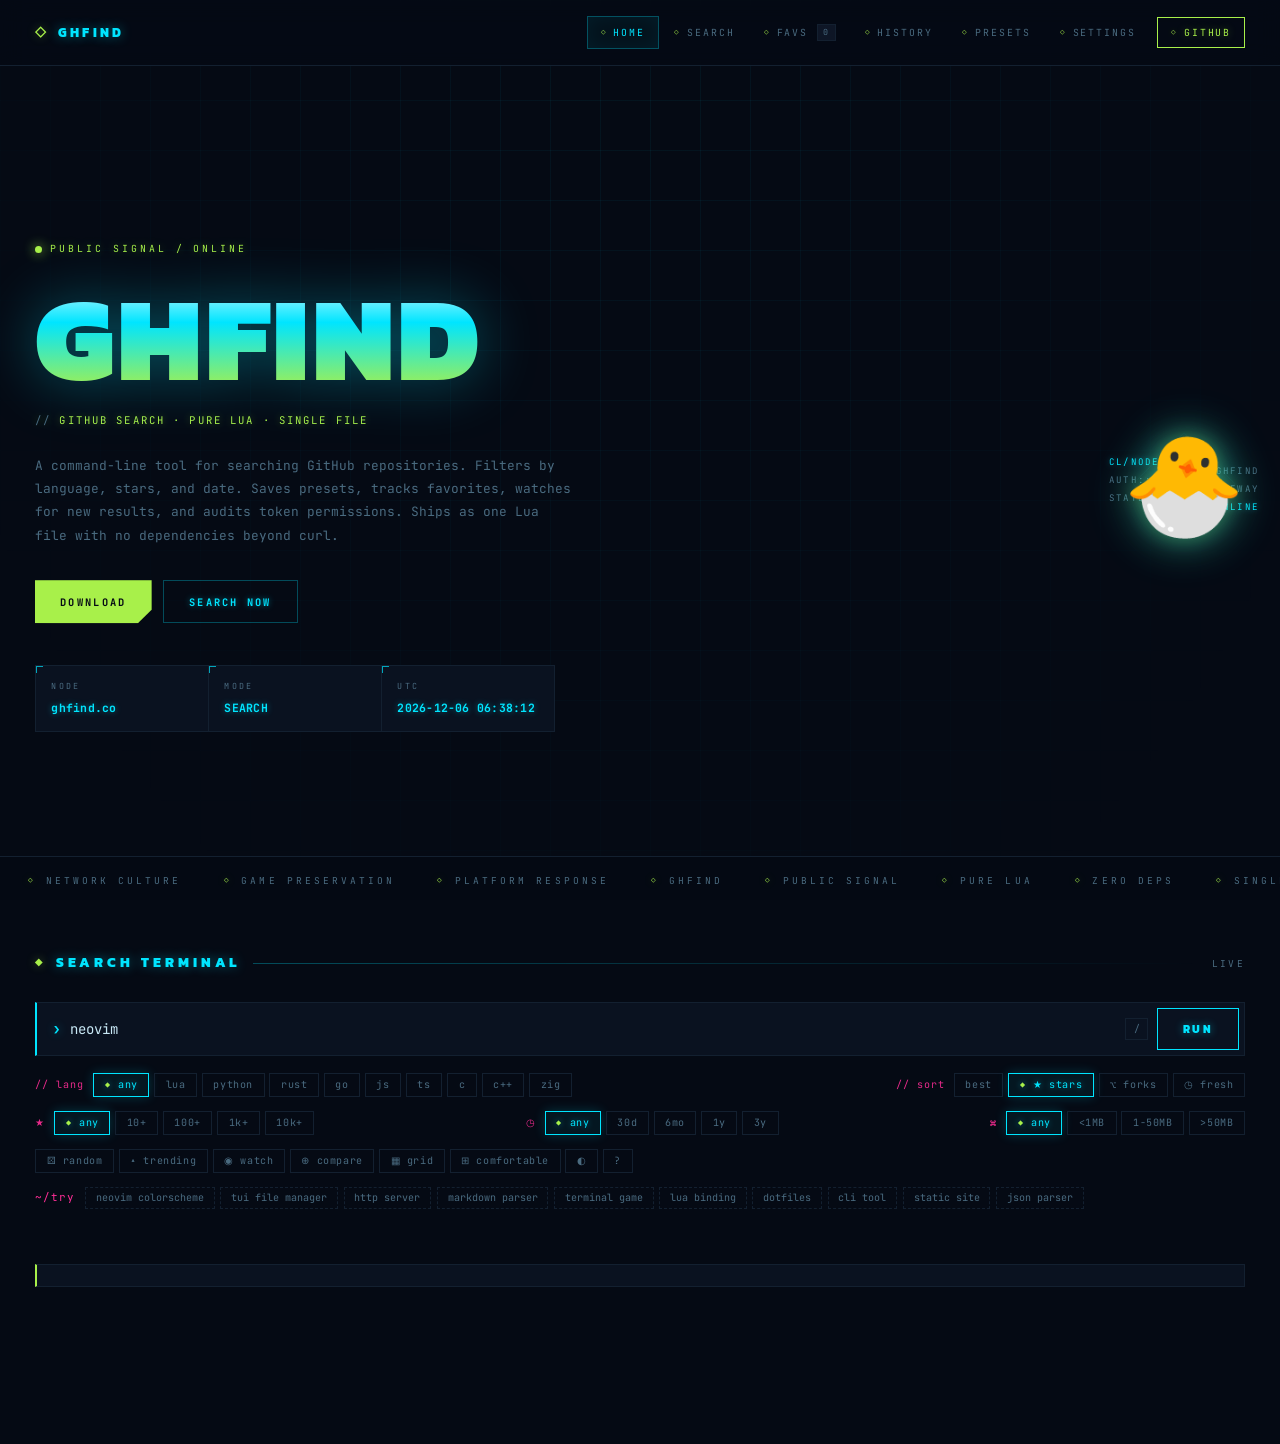
==== commit 4ffa6f31: "Update index.html" ====
--- a/index.html
+++ b/index.html
@@ -382,35 +382,63 @@
 }
 
 // ═══════════════════════════════════════════════════════════════
-// markdown renderer
+// markdown renderer — allows raw HTML, blocks dangerous tags
 // ═══════════════════════════════════════════════════════════════
+function escHtml(s) {
+  return String(s).replace(/&/g, '&amp;').replace(/</g, '&lt;').replace(/>/g, '&gt;');
+}
+
 function md(src) {
   if (!src) return '';
-  let s = src
-    .replace(/\r\n/g, '\n')
-    .replace(/&/g, '&amp;')
-    .replace(/</g, '&lt;')
-    .replace(/>/g, '&gt;');
-
-  const blocks = [];
+  let s = src.replace(/\r\n/g, '\n');
+
+  // fenced code blocks — extract first, escaped safely
+  const codeBlocks = [];
   s = s.replace(/```(\w*)\n([\s\S]*?)```/g, (m, lang, code) => {
-    blocks.push('<pre class="md-code"><code>' + code + '</code></pre>');
-    return '\u0001' + (blocks.length - 1) + '\u0001';
-  });
-
+    codeBlocks.push('<pre class="md-code"><code>' + escHtml(code) + '</code></pre>');
+    return '\u0001B' + (codeBlocks.length - 1) + '\u0001B';
+  });
+
+  // strip HTML comments
+  s = s.replace(/<!--[\s\S]*?-->/g, '');
+
+  // drop dangerous elements entirely
+  s = s.replace(/<script\b[^>]*>[\s\S]*?<\/script>/gi, '');
+  s = s.replace(/<style\b[^>]*>[\s\S]*?<\/style>/gi, '');
+  s = s.replace(/<iframe\b[^>]*>[\s\S]*?<\/iframe>/gi, '');
+  s = s.replace(/<object\b[^>]*>[\s\S]*?<\/object>/gi, '');
+  s = s.replace(/<embed\b[^>]*>/gi, '');
+  s = s.replace(/<form\b[^>]*>[\s\S]*?<\/form>/gi, '');
+
+  // extract every remaining HTML tag into placeholders
+  const tags = [];
+  s = s.replace(/<\/?[a-zA-Z][a-zA-Z0-9-]*(?:\s[^>]*)?\/?>/g, tag => {
+    let clean = tag
+      .replace(/\s+on\w+\s*=\s*(?:"[^"]*"|'[^']*'|[^\s>]+)/gi, '')
+      .replace(/(href|src)\s*=\s*(?:"javascript:[^"]*"|'javascript:[^']*')/gi, '$1="about:blank"');
+    tags.push(clean);
+    return '\u0001T' + (tags.length - 1) + '\u0001T';
+  });
+
+  // escape remaining angle brackets
+  s = s.replace(/</g, '&lt;').replace(/>/g, '&gt;');
+
+  // inline code
   s = s.replace(/`([^`\n]+)`/g, '<code class="md-inline">$1</code>');
 
+  // images and links
   s = s.replace(/!\[([^\]]*)\]\(([^)\s]+)[^)]*\)/g,
     '<img class="md-img" src="$2" alt="$1" loading="lazy">');
-
   s = s.replace(/\[([^\]]+)\]\(([^)\s]+)[^)]*\)/g,
     '<a class="md-a" href="$2" target="_blank" rel="noopener">$1</a>');
 
+  // bold and italic
   s = s.replace(/\*\*([^*\n]+)\*\*/g, '<strong>$1</strong>');
   s = s.replace(/(^|[^*])\*([^*\n]+)\*/g, '$1<em>$2</em>');
   s = s.replace(/__([^_\n]+)__/g, '<strong>$1</strong>');
   s = s.replace(/(^|[^_])_([^_\n]+)_/g, '$1<em>$2</em>');
 
+  // headings
   s = s.replace(/^######\s+(.+)$/gm, '<h6>$1</h6>');
   s = s.replace(/^#####\s+(.+)$/gm, '<h5>$1</h5>');
   s = s.replace(/^####\s+(.+)$/gm, '<h4>$1</h4>');
@@ -418,33 +446,42 @@
   s = s.replace(/^##\s+(.+)$/gm, '<h2>$1</h2>');
   s = s.replace(/^#\s+(.+)$/gm, '<h1>$1</h1>');
 
+  // horizontal rule and blockquote
   s = s.replace(/^[-*_]{3,}\s*$/gm, '<hr class="md-hr">');
   s = s.replace(/^>\s?(.+)$/gm, '<blockquote class="md-quote">$1</blockquote>');
 
-  s = s.replace(/(<a class="md-a"[^>]*><img[^>]*><\/a>\s*){2,}/g,
+  // collapse rows of badges
+  s = s.replace(/(<a class="md-a"[^>]*>\s*<img[^>]*>\s*<\/a>\s*){2,}/g,
     m => '<div class="md-badges">' + m + '</div>');
 
+  // task lists
   s = s.replace(/^[-*]\s+\[x\]\s+(.+)$/gm, '<li class="md-task done">$1</li>');
   s = s.replace(/^[-*]\s+\[\s\]\s+(.+)$/gm, '<li class="md-task">$1</li>');
 
+  // unordered and ordered lists
   s = s.replace(/(^[-*]\s+.+(\n[-*]\s+.+)*)/gm, m => {
     const items = m.split('\n').map(l => l.replace(/^[-*]\s+/, ''));
     return '<ul class="md-ul">' + items.map(i => '<li>' + i + '</li>').join('') + '</ul>';
   });
-
   s = s.replace(/(^\d+\.\s+.+(\n\d+\.\s+.+)*)/gm, m => {
     const items = m.split('\n').map(l => l.replace(/^\d+\.\s+/, ''));
     return '<ol class="md-ol">' + items.map(i => '<li>' + i + '</li>').join('') + '</ol>';
   });
 
+  // wrap remaining plain-text lines in paragraphs
   s = s.split('\n').map(line => {
-    if (!line.trim()) return '';
-    if (/^<(h\d|ul|ol|li|pre|blockquote|hr|div|p|img|table)/i.test(line)) return line;
-    if (/^\u0001\d+\u0001$/.test(line.trim())) return line;
+    const t = line.trim();
+    if (!t) return '';
+    if (/^(?:\u0001[TB]\d+\u0001[TB])+\s*$/.test(t)) return line;
+    if (/^<(h\d|p|ul|ol|li|pre|blockquote|hr|div|section|table|details|figure|article|center)/i.test(t)) return line;
+    if (/^<\//.test(t)) return line;
     return '<p class="md-p">' + line + '</p>';
   }).join('\n');
 
-  s = s.replace(/\u0001(\d+)\u0001/g, (m, i) => blocks[+i]);
+  // restore code blocks and tags
+  s = s.replace(/\u0001B(\d+)\u0001B/g, (m, i) => codeBlocks[+i]);
+  s = s.replace(/\u0001T(\d+)\u0001T/g, (m, i) => tags[+i]);
+
   return s;
 }
 
@@ -727,8 +764,8 @@
     readmeEl.innerHTML = '<div class="m-loading">// no readme</div>';
     return;
   }
-  readmeEl.innerHTML = '<div class="md">' + md(readme.slice(0, 12000)) +
-    (readme.length > 12000 ? '<p class="md-p"><em>… truncated</em></p>' : '') + '</div>';
+  readmeEl.innerHTML = '<div class="md">' + md(readme.slice(0, 16000)) +
+    (readme.length > 16000 ? '<p class="md-p"><em>… truncated</em></p>' : '') + '</div>';
 }
 
 function closeModal() {
--- a/style.css
+++ b/style.css
@@ -36,13 +36,35 @@
   --err:#c9223d;
   --track:rgba(0,137,168,.06);
 }
+
 *{box-sizing:border-box}
+
+/* ── hide every scrollbar, everywhere ── */
+* {
+  scrollbar-width: none !important;
+  -ms-overflow-style: none !important;
+}
+*::-webkit-scrollbar,
+*::-webkit-scrollbar-track,
+*::-webkit-scrollbar-track-piece,
+*::-webkit-scrollbar-thumb,
+*::-webkit-scrollbar-corner,
+*::-webkit-resizer {
+  display: none !important;
+  width: 0 !important;
+  height: 0 !important;
+  background: transparent !important;
+  border: none !important;
+}
+
 html,body{
   margin:0;padding:0;background:var(--bg);color:var(--fg);
   font-family:'JetBrains Mono',ui-monospace,SFMono-Regular,Menlo,Consolas,monospace;
   font-size:14px;line-height:1.6;
   -webkit-font-smoothing:antialiased;
-  overflow-x:hidden;min-height:100vh;
+  min-height:100vh;
+  overflow-y:auto;
+  overflow-x:hidden;
 }
 body{padding-bottom:56px}
 body.compact{font-size:13px}
@@ -67,7 +89,6 @@
   border-bottom:1px solid var(--border);
 }
 [data-theme="light"] .topbar{background:rgba(238,244,248,.85)}
-
 .nav-logo{
   display:flex;align-items:center;gap:.6rem;
   font-family:'Kanit',sans-serif;font-weight:800;font-size:.95rem;
@@ -75,7 +96,6 @@
   text-shadow:0 0 12px var(--accent-glow);
 }
 .nav-logo .dia{color:var(--lime);text-shadow:0 0 10px var(--lime-glow);font-size:1rem}
-
 .nav-links{display:flex;align-items:center;gap:.15rem;font-size:.7rem;letter-spacing:.2em;text-transform:uppercase}
 .nav-links a{
   padding:.55rem .9rem;color:var(--muted);
@@ -471,9 +491,8 @@
 
 .m-readme{
   background:var(--bg2);border:1px solid var(--border);border-left:2px solid var(--lime);
-  padding:1rem 1.2rem;max-height:280px;overflow-y:auto;margin:0 0 1.2rem;
-}
-.m-readme pre{background:transparent;border:none;padding:0;font-size:.72rem;line-height:1.65;white-space:pre-wrap;color:var(--muted)}
+  padding:1.1rem 1.3rem;max-height:420px;overflow-y:auto;margin:0 0 1.2rem;
+}
 .m-loading{color:var(--muted);text-align:center;padding:1rem;font-size:.76rem;letter-spacing:.1em}
 
 .m-actions{display:flex;gap:.5rem;flex-wrap:wrap}
@@ -518,6 +537,98 @@
 .tick{display:inline-flex;align-items:center;gap:.7rem;font-size:.68rem;letter-spacing:.32em;text-transform:uppercase;color:var(--muted)}
 .tick .dia{color:var(--lime);font-size:.55rem;text-shadow:0 0 8px var(--lime-glow)}
 .ticker:hover .ticker-track{animation-play-state:paused}
+
+/* ═══════════════════════════════════════════════════════════════
+   markdown rendering for readme
+   ═══════════════════════════════════════════════════════════════ */
+.md{
+  font-family:'JetBrains Mono',ui-monospace,monospace;
+  font-size:.82rem;line-height:1.7;color:var(--fg);
+  max-width:100%;
+  word-wrap:break-word;
+  overflow-wrap:break-word;
+}
+.md h1,.md h2,.md h3,.md h4,.md h5,.md h6{
+  font-family:'Kanit',sans-serif;color:var(--accent);
+  letter-spacing:.05em;margin:1.2em 0 .5em;line-height:1.25;
+  text-shadow:0 0 10px var(--accent-glow);
+  word-wrap:break-word;
+}
+.md h1{font-size:1.5rem;border-bottom:1px solid var(--border);padding-bottom:.4rem}
+.md h2{font-size:1.2rem;border-bottom:1px solid var(--border);padding-bottom:.3rem}
+.md h3{font-size:1rem}
+.md h4{font-size:.9rem;color:var(--lime);text-shadow:0 0 8px var(--lime-glow)}
+.md h5,.md h6{font-size:.82rem;color:var(--muted);text-shadow:none}
+.md p{margin:.6em 0;color:#c4c9d2;word-wrap:break-word}
+[data-theme="light"] .md p{color:#3a3f4a}
+.md a{color:var(--accent);text-decoration:none;border-bottom:1px dotted var(--accent);word-break:break-word}
+.md a:hover{color:var(--lime);border-color:var(--lime)}
+.md strong{color:var(--fg);font-weight:700}
+.md em{color:var(--muted);font-style:italic}
+.md ul,.md ol{margin:.6em 0;padding-left:1.4rem}
+.md li{margin:.25em 0;color:#c4c9d2;word-wrap:break-word}
+[data-theme="light"] .md li{color:#3a3f4a}
+.md li::marker{color:var(--accent)}
+.md code.md-inline{
+  background:rgba(0,229,255,.08);border:1px solid rgba(0,229,255,.2);
+  color:var(--accent);padding:.05rem .35rem;font-size:.78em;border-radius:3px;
+  word-break:break-word;
+}
+.md pre.md-code{
+  background:#050a12;border:1px solid var(--border);border-left:2px solid var(--lime);
+  padding:.8rem 1rem;margin:.8em 0;font-size:.75rem;
+  line-height:1.6;border-radius:0;
+  white-space:pre-wrap;
+  word-wrap:break-word;
+  overflow-wrap:anywhere;
+  overflow:visible;
+}
+.md pre.md-code code{
+  background:transparent;border:none;padding:0;
+  color:#a8f04a;
+  white-space:pre-wrap;
+  word-break:break-word;
+  font-family:'JetBrains Mono',monospace;
+}
+[data-theme="light"] .md pre.md-code{background:#eef4f8}
+[data-theme="light"] .md pre.md-code code{color:#3a7a00}
+.md blockquote.md-quote{
+  border-left:3px solid var(--accent2);
+  background:rgba(255,46,151,.05);
+  padding:.4rem .8rem;margin:.6em 0;color:var(--muted);font-style:italic;
+  word-wrap:break-word;
+}
+.md hr.md-hr{
+  border:none;border-top:1px dashed var(--border);
+  margin:1.2em 0;
+}
+.md img.md-img{
+  max-width:100%;height:auto;margin:.5em 0;
+  filter:brightness(.95) contrast(1.05);
+}
+.md .md-badges{
+  display:flex;flex-wrap:wrap;gap:.3rem;
+  margin:.3em 0 .8em;
+}
+.md .md-badges .md-a{border:none}
+.md .md-badges img{margin:0;height:18px}
+.md .md-task{list-style:none;margin-left:-1.2rem;padding-left:1.2rem;position:relative}
+.md .md-task::before{
+  content:'▢';position:absolute;left:0;color:var(--muted);
+}
+.md .md-task.done::before{content:'▣';color:var(--lime);text-shadow:0 0 6px var(--lime-glow)}
+.md .md-task.done{color:var(--muted);text-decoration:line-through}
+
+.md table{
+  border-collapse:collapse;width:100%;margin:.6em 0;font-size:.76rem;
+  display:block;
+  overflow-x:auto;
+}
+.md th,.md td{
+  border:1px solid var(--border);padding:.35rem .6rem;text-align:left;
+  word-break:break-word;
+}
+.md th{background:var(--bg2);color:var(--accent)}
 
 @media (max-width:960px){
   .hero{grid-template-columns:1fr;padding:3rem 1.5rem 2rem;min-height:auto;gap:2rem}
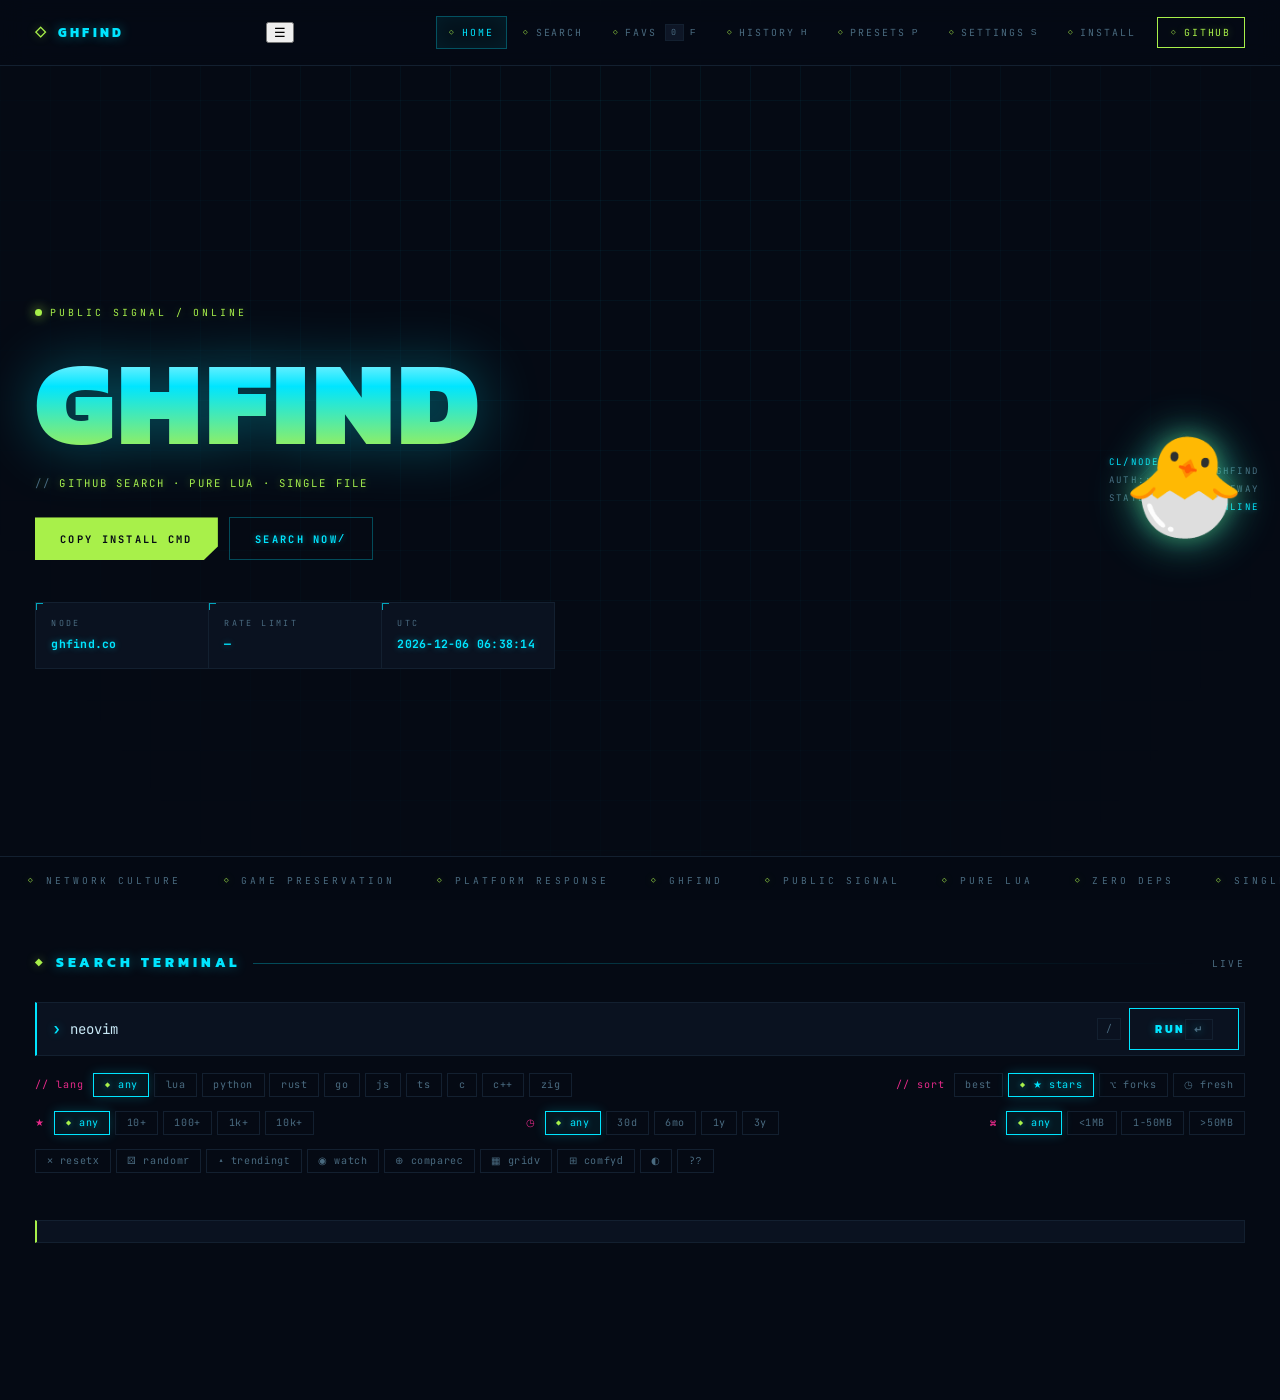
==== commit c640bd71: "Update print statement from 'Hello' to 'Goodbye'" ====
--- a/index.html
+++ b/index.html
@@ -2,14 +2,10 @@
 <html lang="en" data-theme="dark">
 <head>
 <meta charset="utf-8">
-<meta name="viewport" content="width=device-width,initial-scale=1">
+<meta name="viewport" content="width=device-width,initial-scale=1,viewport-fit=cover">
 <title>◇ GHFIND — repo searcher</title>
 <meta name="description" content="GitHub repository search tool — pure Lua, single file.">
 <link rel="icon" href="data:image/svg+xml,<svg xmlns='http://www.w3.org/2000/svg' viewBox='0 0 100 100'><text y='.9em' font-size='90'>🐣</text></svg>">
-<meta property="og:title" content="◇ GHFIND">
-<meta property="og:description" content="github repo searcher — pure lua">
-<meta property="og:url" content="https://7helix.github.io/ghfind/">
-<meta name="twitter:card" content="summary">
 <link rel="preconnect" href="https://fonts.googleapis.com">
 <link rel="preconnect" href="https://fonts.gstatic.com" crossorigin>
 <link href="https://fonts.googleapis.com/css2?family=JetBrains+Mono:wght@400;500;700&family=Kanit:wght@600;800;900&display=swap" rel="stylesheet">
@@ -24,14 +20,16 @@
     <span class="dia">◇</span>
     <span>GHFIND</span>
   </a>
-  <div class="nav-links">
+  <button class="nav-toggle" id="nav-toggle" aria-label="menu">☰</button>
+  <div class="nav-links" id="nav-links">
     <a class="active" href="#top"><span class="dia-sm">◇</span> HOME</a>
     <a href="#search"><span class="dia-sm">◇</span> SEARCH</a>
-    <a href="#" id="nav-favs"><span class="dia-sm">◇</span> FAVS<span class="badge" id="favc">0</span></a>
-    <a href="#" id="nav-hist"><span class="dia-sm">◇</span> HISTORY</a>
-    <a href="#" id="nav-presets"><span class="dia-sm">◇</span> PRESETS</a>
-    <a href="#" id="nav-settings"><span class="dia-sm">◇</span> SETTINGS</a>
-    <a class="cta" href="https://github.com/7helix/ghfind" target="_blank"><span class="dia-sm">◇</span> GITHUB</a>
+    <a href="#" id="nav-favs"><span class="dia-sm">◇</span> FAVS<span class="badge" id="favc">0</span><kbd>f</kbd></a>
+    <a href="#" id="nav-hist"><span class="dia-sm">◇</span> HISTORY<kbd>h</kbd></a>
+    <a href="#" id="nav-presets"><span class="dia-sm">◇</span> PRESETS<kbd>p</kbd></a>
+    <a href="#" id="nav-settings"><span class="dia-sm">◇</span> SETTINGS<kbd>s</kbd></a>
+    <a href="#" id="nav-install" class="nav-mid"><span class="dia-sm">◇</span> INSTALL</a>
+    <a class="cta" href="https://github.com/7helix/ghfind" target="_blank" rel="noopener"><span class="dia-sm">◇</span> GITHUB</a>
   </div>
 </nav>
 
@@ -43,15 +41,9 @@
     </div>
     <h1 class="hero-title">GHFIND</h1>
     <div class="hero-tag">github search · pure lua · single file</div>
-    <p class="hero-desc">
-      A command-line tool for searching GitHub repositories. Filters by
-      language, stars, and date. Saves presets, tracks favorites, watches
-      for new results, and audits token permissions. Ships as one Lua file
-      with no dependencies beyond curl.
-    </p>
     <div class="hero-actions">
-      <a class="btn-green" href="https://raw.githubusercontent.com/7helix/ghfind/main/ghfind.lua" target="_blank">DOWNLOAD</a>
-      <button class="btn-outline" id="scroll-search">SEARCH NOW</button>
+      <button class="btn-green" id="copy-install">COPY INSTALL CMD</button>
+      <button class="btn-outline" id="scroll-search">SEARCH NOW<kbd>/</kbd></button>
     </div>
     <div class="info-boxes">
       <div class="info-box">
@@ -59,8 +51,8 @@
         <div class="v">ghfind.co</div>
       </div>
       <div class="info-box">
-        <div class="k">MODE</div>
-        <div class="v">SEARCH</div>
+        <div class="k">RATE LIMIT</div>
+        <div class="v" id="rate">—</div>
       </div>
       <div class="info-box">
         <div class="k">UTC</div>
@@ -105,7 +97,7 @@
     <span class="prompt">›</span>
     <input id="q" type="text" placeholder="query repositories…" autocomplete="off" spellcheck="false">
     <kbd>/</kbd>
-    <button id="go">RUN</button>
+    <button id="go">RUN<kbd>↵</kbd></button>
   </div>
 
   <div class="filters">
@@ -159,29 +151,16 @@
 
   <div class="filters">
     <div class="chips right">
-      <button class="chip" id="random">⚄ random</button>
-      <button class="chip" id="trend">▴ trending</button>
+      <button class="chip" id="reset-filters">✕ reset<kbd>x</kbd></button>
+      <button class="chip" id="random">⚄ random<kbd>r</kbd></button>
+      <button class="chip" id="trend">▴ trending<kbd>t</kbd></button>
       <button class="chip" id="watch">◉ watch</button>
-      <button class="chip" id="compare">⊕ compare</button>
-      <button class="chip" id="view">▦ grid</button>
-      <button class="chip" id="density">⊞ comfortable</button>
+      <button class="chip" id="compare">⊕ compare<kbd>c</kbd></button>
+      <button class="chip" id="view">▦ grid<kbd>v</kbd></button>
+      <button class="chip" id="density">⊞ comfy<kbd>d</kbd></button>
       <button class="chip" id="theme">◐</button>
-      <button class="chip" id="help">?</button>
-    </div>
-  </div>
-
-  <div class="suggest">
-    <span class="lbl">~/try</span>
-    <button class="tag" data-q="neovim colorscheme">neovim colorscheme</button>
-    <button class="tag" data-q="tui file manager">tui file manager</button>
-    <button class="tag" data-q="http server">http server</button>
-    <button class="tag" data-q="markdown parser">markdown parser</button>
-    <button class="tag" data-q="terminal game">terminal game</button>
-    <button class="tag" data-q="lua binding">lua binding</button>
-    <button class="tag" data-q="dotfiles">dotfiles</button>
-    <button class="tag" data-q="cli tool">cli tool</button>
-    <button class="tag" data-q="static site generator">static site</button>
-    <button class="tag" data-q="json parser">json parser</button>
+      <button class="chip" id="help">?<kbd>?</kbd></button>
+    </div>
   </div>
 
   <p id="status" class="status"></p>
@@ -199,7 +178,7 @@
     <div class="drawer-head">
       <h3 id="drawer-title">favorites</h3>
       <div class="drawer-actions" id="drawer-actions"></div>
-      <button class="icon-btn" id="drawer-close">✕</button>
+      <button class="icon-btn" id="drawer-close">✕ <kbd>esc</kbd></button>
     </div>
     <div class="drawer-body" id="drawer-body"></div>
   </div>
@@ -208,7 +187,7 @@
 <div class="modal" id="modal" hidden>
   <div class="modal-back" id="modal-back"></div>
   <div class="modal-panel">
-    <button class="icon-btn modal-close" id="modal-close">✕</button>
+    <button class="icon-btn modal-close" id="modal-close">✕ <kbd>esc</kbd></button>
     <div class="modal-body" id="modal-body"></div>
   </div>
 </div>
@@ -216,8 +195,16 @@
 <div class="modal" id="modal2" hidden>
   <div class="modal-back" id="modal2-back"></div>
   <div class="modal-panel">
-    <button class="icon-btn modal-close" id="modal2-close">✕</button>
+    <button class="icon-btn modal-close" id="modal2-close">✕ <kbd>esc</kbd></button>
     <div class="modal-body" id="modal2-body"></div>
+  </div>
+</div>
+
+<div class="modal" id="modal3" hidden>
+  <div class="modal-back" id="modal3-back"></div>
+  <div class="modal-panel">
+    <button class="icon-btn modal-close" id="modal3-close">✕ <kbd>esc</kbd></button>
+    <div class="modal-body" id="modal3-body"></div>
   </div>
 </div>
 
@@ -277,7 +264,8 @@
   seen: LS.get('seen', {}),
   watchTimer: null,
   watchQuery: '',
-  compare: []
+  compare: [],
+  rate: null
 };
 
 const savedTheme = LS.get('theme', null);
@@ -302,6 +290,12 @@
   const h = { Accept: 'application/vnd.github+json' };
   if (state.token) h.Authorization = 'Bearer ' + state.token;
   const r = await fetch('https://api.github.com/search/repositories?' + p, { headers: h });
+  const remaining = r.headers.get('X-RateLimit-Remaining');
+  const limit = r.headers.get('X-RateLimit-Limit');
+  if (remaining !== null) {
+    state.rate = remaining + '/' + (limit || '?');
+    $('#rate').textContent = state.rate;
+  }
   const j = await r.json();
   if (!r.ok) throw new Error(j.message || ('HTTP ' + r.status));
   return j;
@@ -339,10 +333,17 @@
   return r.json();
 }
 
+async function ghFile(full, path) {
+  const h = { Accept: 'application/vnd.github.raw' };
+  if (state.token) h.Authorization = 'Bearer ' + state.token;
+  const r = await fetch('https://api.github.com/repos/' + full + '/contents/' + path, { headers: h });
+  if (!r.ok) return '';
+  return r.text();
+}
+
 function pushHist(q) {
   state.hist = [q, ...state.hist.filter(x => x !== q)].slice(0, 50);
   LS.set('hist', state.hist);
-  $('#favc').textContent = state.favs.length;
 }
 
 function isFav(fn) { return state.favs.some(f => f.full_name === fn); }
@@ -381,9 +382,6 @@
   return out;
 }
 
-// ═══════════════════════════════════════════════════════════════
-// markdown renderer — allows raw HTML, blocks dangerous tags
-// ═══════════════════════════════════════════════════════════════
 function escHtml(s) {
   return String(s).replace(/&/g, '&amp;').replace(/</g, '&lt;').replace(/>/g, '&gt;');
 }
@@ -392,17 +390,13 @@
   if (!src) return '';
   let s = src.replace(/\r\n/g, '\n');
 
-  // fenced code blocks — extract first, escaped safely
   const codeBlocks = [];
   s = s.replace(/```(\w*)\n([\s\S]*?)```/g, (m, lang, code) => {
     codeBlocks.push('<pre class="md-code"><code>' + escHtml(code) + '</code></pre>');
     return '\u0001B' + (codeBlocks.length - 1) + '\u0001B';
   });
 
-  // strip HTML comments
   s = s.replace(/<!--[\s\S]*?-->/g, '');
-
-  // drop dangerous elements entirely
   s = s.replace(/<script\b[^>]*>[\s\S]*?<\/script>/gi, '');
   s = s.replace(/<style\b[^>]*>[\s\S]*?<\/style>/gi, '');
   s = s.replace(/<iframe\b[^>]*>[\s\S]*?<\/iframe>/gi, '');
@@ -410,7 +404,6 @@
   s = s.replace(/<embed\b[^>]*>/gi, '');
   s = s.replace(/<form\b[^>]*>[\s\S]*?<\/form>/gi, '');
 
-  // extract every remaining HTML tag into placeholders
   const tags = [];
   s = s.replace(/<\/?[a-zA-Z][a-zA-Z0-9-]*(?:\s[^>]*)?\/?>/g, tag => {
     let clean = tag
@@ -420,25 +413,20 @@
     return '\u0001T' + (tags.length - 1) + '\u0001T';
   });
 
-  // escape remaining angle brackets
   s = s.replace(/</g, '&lt;').replace(/>/g, '&gt;');
 
-  // inline code
   s = s.replace(/`([^`\n]+)`/g, '<code class="md-inline">$1</code>');
 
-  // images and links
   s = s.replace(/!\[([^\]]*)\]\(([^)\s]+)[^)]*\)/g,
     '<img class="md-img" src="$2" alt="$1" loading="lazy">');
   s = s.replace(/\[([^\]]+)\]\(([^)\s]+)[^)]*\)/g,
     '<a class="md-a" href="$2" target="_blank" rel="noopener">$1</a>');
 
-  // bold and italic
   s = s.replace(/\*\*([^*\n]+)\*\*/g, '<strong>$1</strong>');
   s = s.replace(/(^|[^*])\*([^*\n]+)\*/g, '$1<em>$2</em>');
   s = s.replace(/__([^_\n]+)__/g, '<strong>$1</strong>');
   s = s.replace(/(^|[^_])_([^_\n]+)_/g, '$1<em>$2</em>');
 
-  // headings
   s = s.replace(/^######\s+(.+)$/gm, '<h6>$1</h6>');
   s = s.replace(/^#####\s+(.+)$/gm, '<h5>$1</h5>');
   s = s.replace(/^####\s+(.+)$/gm, '<h4>$1</h4>');
@@ -446,19 +434,15 @@
   s = s.replace(/^##\s+(.+)$/gm, '<h2>$1</h2>');
   s = s.replace(/^#\s+(.+)$/gm, '<h1>$1</h1>');
 
-  // horizontal rule and blockquote
   s = s.replace(/^[-*_]{3,}\s*$/gm, '<hr class="md-hr">');
   s = s.replace(/^>\s?(.+)$/gm, '<blockquote class="md-quote">$1</blockquote>');
 
-  // collapse rows of badges
   s = s.replace(/(<a class="md-a"[^>]*>\s*<img[^>]*>\s*<\/a>\s*){2,}/g,
     m => '<div class="md-badges">' + m + '</div>');
 
-  // task lists
   s = s.replace(/^[-*]\s+\[x\]\s+(.+)$/gm, '<li class="md-task done">$1</li>');
   s = s.replace(/^[-*]\s+\[\s\]\s+(.+)$/gm, '<li class="md-task">$1</li>');
 
-  // unordered and ordered lists
   s = s.replace(/(^[-*]\s+.+(\n[-*]\s+.+)*)/gm, m => {
     const items = m.split('\n').map(l => l.replace(/^[-*]\s+/, ''));
     return '<ul class="md-ul">' + items.map(i => '<li>' + i + '</li>').join('') + '</ul>';
@@ -468,7 +452,6 @@
     return '<ol class="md-ol">' + items.map(i => '<li>' + i + '</li>').join('') + '</ol>';
   });
 
-  // wrap remaining plain-text lines in paragraphs
   s = s.split('\n').map(line => {
     const t = line.trim();
     if (!t) return '';
@@ -478,7 +461,6 @@
     return '<p class="md-p">' + line + '</p>';
   }).join('\n');
 
-  // restore code blocks and tags
   s = s.replace(/\u0001B(\d+)\u0001B/g, (m, i) => codeBlocks[+i]);
   s = s.replace(/\u0001T(\d+)\u0001T/g, (m, i) => tags[+i]);
 
@@ -599,11 +581,11 @@
   state.busy = true;
   state.q = q;
   state.page = page;
-  $('#status').innerHTML = '<span class="dim">[ … ] scanning…</span>';
+  $('#status').innerHTML = '<span class="dim">[ … ]</span>';
   try {
     const d = await ghSearch(q.trim(), page);
     state.total = d.total_count || 0;
-    $('#status').innerHTML = `<span class="ok">[ ok ]</span> ${fmt(state.total)} repos <span class="dim">// showing ${(d.items||[]).length}</span>`;
+    $('#status').innerHTML = `<span class="ok">[ ok ]</span> ${fmt(state.total)} repos <span class="dim">// ${(d.items||[]).length}</span>`;
     render(d.items || [], page > 1);
     $('#more').hidden = (d.items||[]).length < state.per || page * state.per >= Math.min(state.total, 1000);
     if (page === 1) pushHist(q.trim());
@@ -661,6 +643,21 @@
   $$(sel + ' .chip').forEach(c => c.classList.toggle('on', c.dataset.v === val));
 }
 
+function resetFilters() {
+  state.lang = '';
+  state.sort = '';
+  state.stars = '';
+  state.age = '';
+  state.size = '';
+  setChip('#langs', '');
+  setChip('#sorts', '');
+  setChip('#stars', '');
+  setChip('#age', '');
+  setChip('#size', '');
+  if ($('#q').value.trim()) run($('#q').value);
+  else toast('cleared');
+}
+
 function openDrawer(title, bodyFn, actions) {
   $('#drawer-title').textContent = title;
   $('#drawer-body').innerHTML = '';
@@ -684,7 +681,7 @@
       <img class="m-av" src="${esc(r.owner?.avatar_url||'')}" alt="">
       <div style="flex:1;min-width:0">
         <h3 class="m-title">${esc(r.full_name)}</h3>
-        <div class="m-owner">// by ${esc(r.owner?.login||'')}</div>
+        <div class="m-owner">// ${esc(r.owner?.login||'')}</div>
         <p class="m-desc">${esc(r.description||'—')}</p>
       </div>
     </div>
@@ -698,13 +695,14 @@
     </div>
     ${r.topics && r.topics.length ? `<div class="m-topics">${r.topics.map(t => `<a class="m-topic" href="https://github.com/topics/${esc(t)}" target="_blank" rel="noopener">#${esc(t)}</a>`).join('')}</div>` : ''}
     <div id="m-extra"></div>
-    <div id="m-readme" class="m-readme"><div class="m-loading">// loading readme…</div></div>
+    <div id="m-readme" class="m-readme"><div class="m-loading">// loading…</div></div>
     <div class="m-actions">
       <a class="m-btn primary" href="${esc(r.html_url)}" target="_blank" rel="noopener">OPEN ↗</a>
       <button class="m-btn" id="m-fav">${isFav(r.full_name) ? '★ UNFAV' : '☆ FAV'}</button>
       <button class="m-btn" id="m-copy">COPY URL</button>
       <button class="m-btn" id="m-clone">COPY CLONE</button>
       <button class="m-btn" id="m-note">NOTE</button>
+      <button class="m-btn" id="m-files">FILES</button>
       <a class="m-btn" href="${esc(r.html_url)}/issues" target="_blank" rel="noopener">ISSUES</a>
       <a class="m-btn" href="${esc(r.html_url)}/releases" target="_blank" rel="noopener">RELEASES</a>
     </div>`;
@@ -735,6 +733,7 @@
       toast('note saved');
     }
   });
+  body.querySelector('#m-files').addEventListener('click', () => openFilesModal(r));
 
   const [readme, releases, contributors] = await Promise.all([
     ghReadme(r.full_name),
@@ -744,7 +743,7 @@
 
   const extra = body.querySelector('#m-extra');
   if (releases.length) {
-    extra.innerHTML += `<div class="m-section"><div class="m-section-title">// latest releases</div>${releases.map(rel => `
+    extra.innerHTML += `<div class="m-section"><div class="m-section-title">// releases</div>${releases.map(rel => `
       <a class="m-release" href="${esc(rel.html_url)}" target="_blank" rel="noopener">
         <span class="m-rel-tag">${esc(rel.tag_name)}</span>
         <span class="m-rel-name">${esc(rel.name || '')}</span>
@@ -768,6 +767,68 @@
     (readme.length > 16000 ? '<p class="md-p"><em>… truncated</em></p>' : '') + '</div>';
 }
 
+async function openFilesModal(r) {
+  const m = $('#modal3');
+  const body = $('#modal3-body');
+  body.innerHTML = `
+    <h3 class="m-title">◇ FILE BROWSER</h3>
+    <div class="m-owner">// ${esc(r.full_name)}</div>
+    <div id="fb-path" class="fb-path">/</div>
+    <div id="fb-list" class="fb-list"><div class="m-loading">// loading…</div></div>`;
+  m.hidden = false;
+  requestAnimationFrame(() => m.classList.add('on'));
+
+  const pathEl = body.querySelector('#fb-path');
+  const listEl = body.querySelector('#fb-list');
+  let currentPath = '';
+
+  async function load(path) {
+    currentPath = path;
+    pathEl.textContent = '/' + (path || '');
+    listEl.innerHTML = '<div class="m-loading">// loading…</div>';
+    const h = { Accept: 'application/vnd.github+json' };
+    if (state.token) h.Authorization = 'Bearer ' + state.token;
+    const url = 'https://api.github.com/repos/' + r.full_name + '/contents/' + path;
+    const res = await fetch(url, { headers: h });
+    if (!res.ok) { listEl.innerHTML = '<div class="m-loading">// n/a</div>'; return; }
+    const items = await res.json();
+    listEl.innerHTML = '';
+    if (path) {
+      const up = document.createElement('button');
+      up.className = 'fb-item fb-dir';
+      up.innerHTML = '<span class="fb-icon">↩</span> ..';
+      up.addEventListener('click', () => {
+        const parent = path.split('/').slice(0, -1).join('/');
+        load(parent);
+      });
+      listEl.appendChild(up);
+    }
+    items.sort((a, b) => {
+      if (a.type === b.type) return a.name.localeCompare(b.name);
+      return a.type === 'dir' ? -1 : 1;
+    });
+    items.forEach(item => {
+      const el = document.createElement('button');
+      el.className = 'fb-item' + (item.type === 'dir' ? ' fb-dir' : ' fb-file');
+      const icon = item.type === 'dir' ? '▸' : '·';
+      el.innerHTML = `<span class="fb-icon">${icon}</span> <span class="fb-name">${esc(item.name)}</span> <span class="fb-size">${item.type === 'file' ? fmtSize(Math.ceil(item.size/1024)) : ''}</span>`;
+      el.addEventListener('click', async () => {
+        if (item.type === 'dir') {
+          load(item.path);
+        } else {
+          const content = await ghFile(r.full_name, item.path);
+          body.querySelector('#fb-list').innerHTML = `
+            <button class="fb-item fb-dir" id="fb-back"><span class="fb-icon">↩</span> ..</button>
+            <pre class="fb-view">${escHtml(content.slice(0, 8000))}${content.length > 8000 ? '\n\n… truncated' : ''}</pre>`;
+          body.querySelector('#fb-back').addEventListener('click', () => load(currentPath));
+        }
+      });
+      listEl.appendChild(el);
+    });
+  }
+  load('');
+}
+
 function closeModal() {
   const m = $('#modal');
   m.classList.remove('on');
@@ -775,6 +836,11 @@
 }
 function closeModal2() {
   const m = $('#modal2');
+  m.classList.remove('on');
+  setTimeout(() => m.hidden = true, 200);
+}
+function closeModal3() {
+  const m = $('#modal3');
   m.classList.remove('on');
   setTimeout(() => m.hidden = true, 200);
 }
@@ -798,6 +864,7 @@
 
 $('#nav-favs').addEventListener('click', e => {
   e.preventDefault();
+  closeNav();
   openDrawer('★ FAVORITES [' + state.favs.length + ']', box => {
     if (!state.favs.length) { box.innerHTML = '<p class="empty">// empty</p>'; return; }
     state.favs.forEach((f, i) => {
@@ -855,6 +922,7 @@
 
 $('#nav-hist').addEventListener('click', e => {
   e.preventDefault();
+  closeNav();
   openDrawer('▤ HISTORY [' + state.hist.length + ']', box => {
     if (!state.hist.length) { box.innerHTML = '<p class="empty">// empty</p>'; return; }
     state.hist.forEach(h => {
@@ -882,9 +950,10 @@
 
 $('#nav-presets').addEventListener('click', e => {
   e.preventDefault();
+  closeNav();
   openDrawer('◆ PRESETS [' + state.presets.length + ']', box => {
     if (!state.presets.length) {
-      box.innerHTML = '<p class="empty">// no presets yet — run a search and press SAVE PRESET</p>';
+      box.innerHTML = '<p class="empty">// no presets</p>';
       return;
     }
     state.presets.forEach((p, i) => {
@@ -928,8 +997,9 @@
 
 $('#nav-settings').addEventListener('click', e => {
   e.preventDefault();
+  closeNav();
   openDrawer('⚙ SETTINGS', box => {
-    const tok = state.token ? state.token.slice(0,8) + '…' : 'not set';
+    const tok = state.token ? state.token.slice(0,8) + '…' : '—';
     box.innerHTML = `
       <div class="setting-row">
         <div>
@@ -962,26 +1032,26 @@
       <div class="setting-row">
         <div>
           <div class="setting-k">SEEN CACHE</div>
-          <div class="setting-v">${Object.keys(state.seen).length} queries</div>
+          <div class="setting-v">${Object.keys(state.seen).length}</div>
         </div>
         <button class="icon-btn danger" id="set-clear-seen">CLEAR</button>
       </div>
       <div class="setting-row">
         <div>
           <div class="setting-k">ALL DATA</div>
-          <div class="setting-v">favorites, history, presets, notes</div>
+          <div class="setting-v">favs · hist · presets · notes</div>
         </div>
         <button class="icon-btn danger" id="set-reset">RESET</button>
       </div>
       <div class="setting-row">
         <div>
-          <div class="setting-k">EXPORT ALL</div>
-          <div class="setting-v">download a json backup</div>
+          <div class="setting-k">EXPORT</div>
+          <div class="setting-v">json backup</div>
         </div>
         <button class="icon-btn" id="set-export">EXPORT</button>
       </div>`;
     box.querySelector('#set-tok').addEventListener('click', () => {
-      const t = prompt('paste token (leave blank to remove)', state.token ? '••••••••' : '');
+      const t = prompt('paste token (blank = remove)', state.token ? '••••••••' : '');
       if (t === null) return;
       if (t === '' || t.match(/^•+$/)) {
         state.token = '';
@@ -1015,7 +1085,7 @@
     box.querySelector('#set-clear-seen').addEventListener('click', () => {
       state.seen = {};
       LS.set('seen', {});
-      toast('seen cache cleared');
+      toast('cleared');
       closeDrawer();
     });
     box.querySelector('#set-reset').addEventListener('click', () => {
@@ -1023,7 +1093,7 @@
       LS.del('favs'); LS.del('hist'); LS.del('presets'); LS.del('notes'); LS.del('seen');
       state.favs = []; state.hist = []; state.presets = []; state.notes = {}; state.seen = {};
       $('#favc').textContent = 0;
-      toast('reset done');
+      toast('reset');
       closeDrawer();
     });
     box.querySelector('#set-export').addEventListener('click', () => {
@@ -1039,21 +1109,33 @@
   });
 });
 
+$('#nav-install').addEventListener('click', e => {
+  e.preventDefault();
+  closeNav();
+  const cmd = 'curl -sSL -o ghfind.lua https://raw.githubusercontent.com/7helix/ghfind/main/ghfind.lua';
+  navigator.clipboard.writeText(cmd).then(() => {
+    toast('install cmd copied');
+  }).catch(() => {
+    prompt('copy this command', cmd);
+  });
+});
+
 $('#help').addEventListener('click', () => {
-  openDrawer('? KEYBOARD SHORTCUTS', box => {
+  openDrawer('? KEYS', box => {
     const rows = [
       ['/', 'focus search'],
-      ['enter', 'run search'],
-      ['esc', 'close / blur'],
-      ['r', 'random pick'],
+      ['↵', 'run search'],
+      ['esc', 'close'],
+      ['r', 'random'],
       ['t', 'trending'],
-      ['f', 'toggle favorites drawer'],
-      ['h', 'toggle history'],
-      ['p', 'toggle presets'],
-      ['s', 'toggle settings'],
-      ['c', 'compare selected'],
-      ['v', 'toggle view'],
-      ['d', 'toggle density'],
+      ['f', 'favorites'],
+      ['h', 'history'],
+      ['p', 'presets'],
+      ['s', 'settings'],
+      ['c', 'compare'],
+      ['v', 'grid/list'],
+      ['d', 'density'],
+      ['x', 'reset filters'],
       ['?', 'this panel']
     ];
     box.innerHTML = rows.map(([k, v]) => `
@@ -1072,9 +1154,21 @@
 $('#modal-back').addEventListener('click', closeModal);
 $('#modal2-close').addEventListener('click', closeModal2);
 $('#modal2-back').addEventListener('click', closeModal2);
+$('#modal3-close').addEventListener('click', closeModal3);
+$('#modal3-back').addEventListener('click', closeModal3);
 
 $('#scroll-search').addEventListener('click', () => {
   document.getElementById('search').scrollIntoView({ behavior: 'smooth' });
+});
+
+$('#copy-install').addEventListener('click', async () => {
+  const cmd = 'curl -sSL -o ghfind.lua https://raw.githubusercontent.com/7helix/ghfind/main/ghfind.lua';
+  try {
+    await navigator.clipboard.writeText(cmd);
+    toast('install cmd copied');
+  } catch {
+    prompt('copy this command', cmd);
+  }
 });
 
 $('#go').addEventListener('click', () => { stopDemo(); run($('#q').value); });
@@ -1086,6 +1180,7 @@
 $('#q').addEventListener('focus', stopDemo);
 $('#q').addEventListener('input', stopDemo);
 
+$('#reset-filters').addEventListener('click', () => { stopDemo(); resetFilters(); });
 $('#more').addEventListener('click', () => { state.page++; run(state.q, state.page); });
 
 $('#random').addEventListener('click', async () => {
@@ -1095,7 +1190,7 @@
   if (!items.length) return toast('nothing');
   const r = items[Math.floor(Math.random() * items.length)];
   render([r]);
-  $('#status').innerHTML = '<span class="ok">[ ok ]</span> random pick';
+  $('#status').innerHTML = '<span class="ok">[ ok ]</span> random';
   $('#more').hidden = true;
 });
 
@@ -1112,13 +1207,13 @@
   if (state.watchTimer) {
     clearInterval(state.watchTimer);
     state.watchTimer = null;
-    toast('watch stopped');
+    toast('stopped');
     return;
   }
   const q = $('#q').value.trim();
-  if (!q) return toast('enter a query first');
+  if (!q) return toast('enter a query');
   state.watchQuery = q;
-  toast('watching · 60s interval');
+  toast('watching · 60s');
   state.watchTimer = setInterval(async () => {
     try {
       const d = await ghSearch(state.watchQuery, 1);
@@ -1142,10 +1237,10 @@
 
 $('#compare').addEventListener('click', async () => {
   if (state.compare.length < 2) {
-    toast('select 2+ with ⊕ first');
+    toast('select 2+ with ⊕');
     return;
   }
-  $('#status').innerHTML = '<span class="dim">[ … ] loading compare…</span>';
+  $('#status').innerHTML = '<span class="dim">[ … ]</span>';
   const repos = await Promise.all(state.compare.map(fn => ghRepo(fn)));
   const valid = repos.filter(Boolean);
   if (!valid.length) { toast('nothing'); return; }
@@ -1174,7 +1269,7 @@
       `).join('')}
     </div>
     <div class="m-actions" style="margin-top:1rem">
-      <button class="m-btn" id="cmp-clear">CLEAR SELECTION</button>
+      <button class="m-btn" id="cmp-clear">CLEAR</button>
     </div>`;
   m.hidden = false;
   requestAnimationFrame(() => m.classList.add('on'));
@@ -1190,14 +1285,14 @@
   state.view = state.view === 'grid' ? 'list' : 'grid';
   LS.set('view', state.view);
   $('#grid').classList.toggle('list', state.view === 'list');
-  $('#view').textContent = state.view === 'grid' ? '▦ grid' : '☰ list';
+  $('#view').innerHTML = state.view === 'grid' ? '▦ grid<kbd>v</kbd>' : '☰ list<kbd>v</kbd>';
 });
 
 $('#density').addEventListener('click', () => {
   state.density = state.density === 'comfortable' ? 'compact' : 'comfortable';
   LS.set('density', state.density);
   document.body.classList.toggle('compact', state.density === 'compact');
-  $('#density').textContent = state.density === 'comfortable' ? '⊞ comfortable' : '⊟ compact';
+  $('#density').innerHTML = state.density === 'comfortable' ? '⊞ comfy<kbd>d</kbd>' : '⊟ compact<kbd>d</kbd>';
 });
 
 $('#theme').addEventListener('click', () => {
@@ -1236,11 +1331,25 @@
   setChip('#size', c.dataset.v);
   if ($('#q').value.trim()) run($('#q').value);
 }));
-$$('.tag').forEach(t => t.addEventListener('click', () => {
-  stopDemo();
-  $('#q').value = t.dataset.q;
-  run(t.dataset.q);
-}));
+
+function closeNav() {
+  const n = $('#nav-links');
+  if (n) n.classList.remove('open');
+}
+const navToggle = $('#nav-toggle');
+if (navToggle) {
+  navToggle.addEventListener('click', () => {
+    $('#nav-links').classList.toggle('open');
+  });
+}
+document.addEventListener('click', e => {
+  const n = $('#nav-links');
+  const t = $('#nav-toggle');
+  if (!n || !t) return;
+  if (n.classList.contains('open') && !n.contains(e.target) && !t.contains(e.target)) {
+    n.classList.remove('open');
+  }
+});
 
 document.addEventListener('keydown', e => {
   const tag = document.activeElement.tagName;
@@ -1249,7 +1358,7 @@
     return;
   }
   if (e.key === '/') { e.preventDefault(); $('#q').focus(); }
-  if (e.key === 'Escape') { closeModal(); closeModal2(); closeDrawer(); }
+  if (e.key === 'Escape') { closeModal(); closeModal2(); closeModal3(); closeDrawer(); closeNav(); }
   if (e.key === 'r') $('#random').click();
   if (e.key === 't') $('#trend').click();
   if (e.key === 'f') $('#nav-favs').click();
@@ -1259,6 +1368,7 @@
   if (e.key === 'c') $('#compare').click();
   if (e.key === 'v') $('#view').click();
   if (e.key === 'd') $('#density').click();
+  if (e.key === 'x') resetFilters();
   if (e.key === '?') $('#help').click();
 });
 
@@ -1277,8 +1387,8 @@
 
 $('#favc').textContent = state.favs.length;
 $('#grid').classList.toggle('list', state.view === 'list');
-$('#view').textContent = state.view === 'grid' ? '▦ grid' : '☰ list';
-$('#density').textContent = state.density === 'comfortable' ? '⊞ comfortable' : '⊟ compact';
+$('#view').innerHTML = state.view === 'grid' ? '▦ grid<kbd>v</kbd>' : '☰ list<kbd>v</kbd>';
+$('#density').innerHTML = state.density === 'comfortable' ? '⊞ comfy<kbd>d</kbd>' : '⊟ compact<kbd>d</kbd>';
 document.body.classList.toggle('compact', state.density === 'compact');
 
 const params = new URLSearchParams(location.search);
--- a/style.css
+++ b/style.css
@@ -39,7 +39,7 @@
 
 *{box-sizing:border-box}
 
-/* ── hide every scrollbar, everywhere ── */
+/* hide every scrollbar */
 * {
   scrollbar-width: none !important;
   -ms-overflow-style: none !important;
@@ -491,7 +491,7 @@
 
 .m-readme{
   background:var(--bg2);border:1px solid var(--border);border-left:2px solid var(--lime);
-  padding:1.1rem 1.3rem;max-height:420px;overflow-y:auto;margin:0 0 1.2rem;
+  padding:1.1rem 1.3rem;max-height:520px;overflow-y:auto;margin:0 0 1.2rem;
 }
 .m-loading{color:var(--muted);text-align:center;padding:1rem;font-size:.76rem;letter-spacing:.1em}
 
@@ -538,9 +538,6 @@
 .tick .dia{color:var(--lime);font-size:.55rem;text-shadow:0 0 8px var(--lime-glow)}
 .ticker:hover .ticker-track{animation-play-state:paused}
 
-/* ═══════════════════════════════════════════════════════════════
-   markdown rendering for readme
-   ═══════════════════════════════════════════════════════════════ */
 .md{
   font-family:'JetBrains Mono',ui-monospace,monospace;
   font-size:.82rem;line-height:1.7;color:var(--fg);
@@ -619,6 +616,22 @@
 .md .md-task.done::before{content:'▣';color:var(--lime);text-shadow:0 0 6px var(--lime-glow)}
 .md .md-task.done{color:var(--muted);text-decoration:line-through}
 
+/* raw HTML that READMEs ship with */
+.md center,
+.md [align="center"]{
+  display:block;
+  text-align:center;
+  margin:.6em auto;
+}
+.md img{
+  max-width:100%;
+  height:auto;
+  vertical-align:middle;
+}
+.md br{line-height:1.4}
+.md hr{border:none;border-top:1px dashed var(--border);margin:1.2em 0}
+.md a img{border:none;vertical-align:middle}
+.md p:empty{display:none}
 .md table{
   border-collapse:collapse;width:100%;margin:.6em 0;font-size:.76rem;
   display:block;
@@ -629,6 +642,13 @@
   word-break:break-word;
 }
 .md th{background:var(--bg2);color:var(--accent)}
+.md details{
+  border:1px solid var(--border);
+  padding:.6rem .9rem;
+  margin:.6em 0;
+  background:var(--bg2);
+}
+.md summary{cursor:pointer;color:var(--accent);font-weight:600}
 
 @media (max-width:960px){
   .hero{grid-template-columns:1fr;padding:3rem 1.5rem 2rem;min-height:auto;gap:2rem}
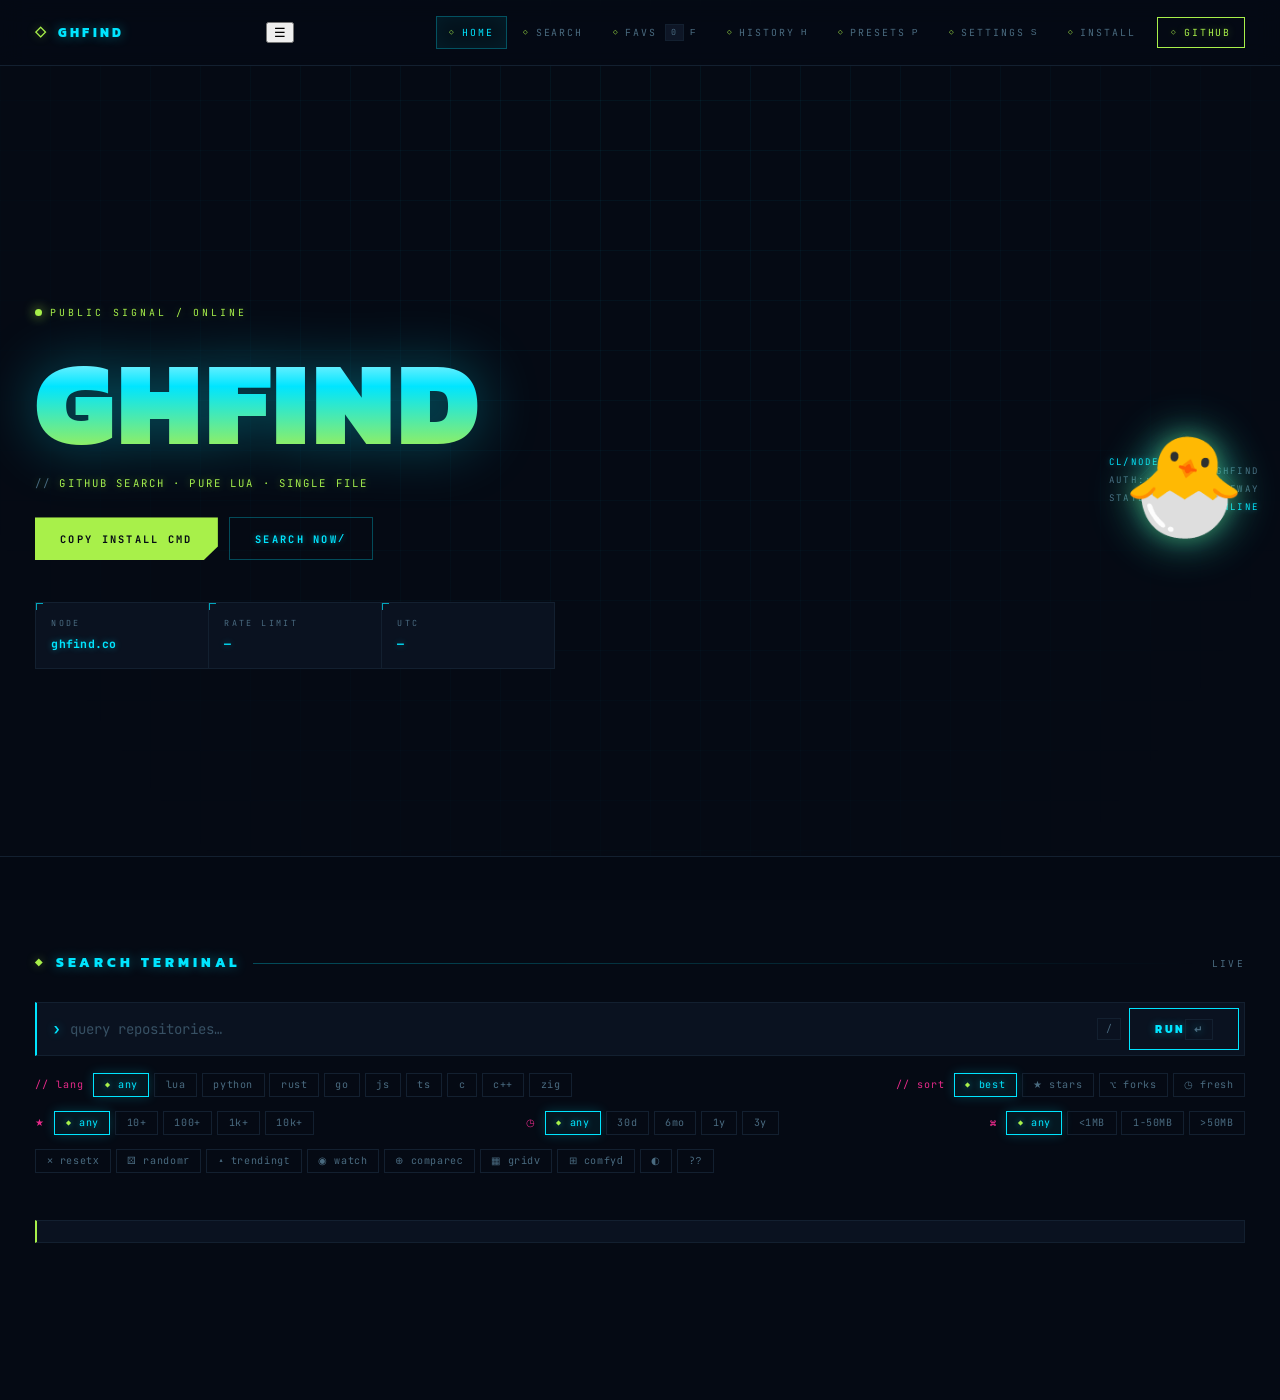
==== commit 6b76d4b1: "Implement clone button functionality and notifications Added event listeners for clone button and im" ====
--- a/index.html
+++ b/index.html
@@ -262,6 +262,263 @@
   presets: LS.get('presets', []),
   notes: LS.get('notes', {}),
   seen: LS.get('seen', {}),
+  watchTimer: null,
+  watchQuery: '',
+  compare: [],
+  rate: null
+};
+
+const savedTheme = LS.get('theme', null);
+if (savedTheme) document.documentElement.dataset.theme = savedTheme;
+
+async function ghSearch(q, page = 1) {
+  let query = q;
+  if (state.lang) query += ' language:' + state.lang;
+  if (state.stars) query += ' stars:>=' + state.stars;
+  if (state.age) {
+    const d = new Date();
+    d.setDate(d.getDate() - +state.age);
+    query += ' pushed:>' + d.toISOString().slice(0,10);
+  }
+  if (state.size) {
+    if (state.size === 'small') query += ' size:<1000';
+    else if (state.size === 'medium') query += ' size:1000..50000';
+    else if (state.size === 'large') query += ' size:>50000';
+  }
+  const p = new URLSearchParams({ q: query, per_page: state.per, page });
+  if (state.sort) { p.set('sort', state.sort); p.set('order', 'desc'); }
+  const h = { Accept: 'application/vnd.github+json' };
+  if (state.token) h.Authorization = 'Bearer ' + state.token;
+  const r = await fetch('https://api.github.com/search/repositories?' + p, { headers: h });
+  const remaining = r.headers.get('X-RateLimit-Remaining');
+  const limit = r.headers.get('X-RateLimit-Limit');
+  if (remaining !== null) {
+    state.rate = remaining + '/' + (limit || '?');
+    $('#rate').textContent = state.rate;
+  }
+  const j = await r.json();
+  if (!r.ok) throw new Error(j.message || ('HTTP ' + r.status));
+  return j;
+}
+
+async function ghRepo(full) {
+  const h = { Accept: 'application/vnd.github+json' };
+  if (state.token) h.Authorization = 'Bearer ' + state.token;
+  const r = await fetch('https://api.github.com/repos/' + full, { headers: h });
+  if (!r.ok) return null;
+  return r.json();
+}
+
+async function ghReadme(full) {
+  const h = { Accept: 'application/vnd.github.raw' };
+  if (state.token) h.Authorization = 'Bearer ' + state.token;
+  const r = await fetch('https://api.github.com/repos/' + full + '/readme', { headers: h });
+  if (!r.ok) return '';
+  return r.text();
+}
+
+async function ghReleases(full) {
+  const h = { Accept: 'application/vnd.github+json' };
+  if (state.token) h.Authorization = 'Bearer ' + state.token;
+  const r = await fetch('https://api.github.com/repos/' + full + '/releases?per_page=3', { headers: h });
+  if (!r.ok) return [];
+  return r.json();
+}
+
+async function ghContributors(full) {
+  const h = { Accept: 'application/vnd.github+json' };
+  if (state.token) h.Authorization = 'Bearer ' + state.token;
+  const r = await fetch('https://api.github.com/repos/' + full + '/contributors?per_page=5', { headers: h });
+  if (!r.ok) return [];
+  return r.json();
+}
+
+async function ghFile(full, path) {
+  const h = { Accept: 'application/vnd.github.raw' };
+  if (state.token) h.Authorization = 'Bearer ' + state.token;
+  const r = await fetch('https://api.github.com/repos/' + full + '/contents/' + path, { headers: h });
+  if (!r.ok) return '';
+  return r.text();
+}
+
+function pushHist(q) {
+  state.hist = [q, ...state.hist.filter(x => x !== q)].slice(0, 50);
+  LS.set('hist', state.hist);
+}
+
+function isFav(fn) { return state.favs.some(f => f.full_name === fn); }
+
+function toggleFav(r) {
+  const i = state.favs.findIndex(f => f.full_name === r.full_name);
+  if (i >= 0) state.favs.splice(i, 1);
+  else state.favs.unshift({
+    full_name: r.full_name, html_url: r.html_url,
+    description: r.description, stars: r.stargazers_count,
+    forks: r.forks_count, language: r.language,
+    owner: r.owner?.avatar_url, added: Date.now()
+  });
+  state.favs = state.favs.slice(0, 200);
+  LS.set('favs', state.favs);
+  $('#favc').textContent = state.favs.length;
+}
+
+let toastT;
+function toast(msg) {
+  const t = $('#toast');
+  t.textContent = msg;
+  t.classList.add('on');
+  clearTimeout(toastT);
+  toastT = setTimeout(() => t.classList.remove('on'), 1800);
+}
+
+function highlight(text, q) {
+  if (!q) return esc(text);
+  const words = q.split(/\s+/).filter(w => w.length > 1);
+  let out = esc(text);
+  words.forEach(w => {
+    const re = new RegExp('(' + w.replace(/[.*+?^${}()|[\]\\]/g, '\\$&') + ')', 'gi');
+    out = out.replace(re, '<mark>$1</mark>');
+  });
+  return out;
+}
+
+function escHtml(s) {
+  return String(s).replace(/&/g, '&amp;').replace(/</g, '&lt;').replace(/>/g, '&gt;');
+}
+
+function md(src) {
+  if (!src) return '';
+  let s = src.replace(/\r\n/g, '\n');
+
+  const codeBlocks = [];
+  s = s.replace(/```(\w*)\n([\s\S]*?)```/g, (m, lang, code) => {
+    codeBlocks.push('<pre class="md-code"><code>' + escHtml(code) + '</code></pre>');
+    return '\u0001B' + (codeBlocks.length - 1) + '\u0001B';
+  });
+
+  s = s.replace(/<!--[\s\S]*?-->/g, '');
+  s = s.replace(/<script\b[^>]*>[\s\S]*?<\/script>/gi, '');
+  s = s.replace(/<style\b[^>]*>[\s\S]*?<\/style>/gi, '');
+  s = s.replace(/<iframe\b[^>]*>[\s\S]*?<\/iframe>/gi, '');
+  s = s.replace(/<object\b[^>]*>[\s\S]*?<\/object>/gi, '');
+  s = s.replace(/<embed\b[^>]*>/gi, '');
+  s = s.replace(/<form\b[^>]*>[\s\S]*?<\/form>/gi, '');
+
+  const tags = [];
+  s = s.replace(/<\/?[a-zA-Z][a-zA-Z0-9-]*(?:\s[^>]*)?\/?>/g, tag => {
+    let clean = tag
+      .replace(/\s+on\w+\s*=\s*(?:"[^"]*"|'[^']*'|[^\s>]+)/gi, '')
+      .replace(/(href|src)\s*=\s*(?:"javascript:[^"]*"|'javascript:[^']*')/gi, '$1="about:blank"');
+    tags.push(clean);
+    return '\u0001T' + (tags.length - 1) + '\u0001T';
+  });
+
+  s = s.replace(/</g, '&lt;').replace(/>/g, '&gt;');
+
+  s = s.replace(/`([^`\n]+)`/g, '<code class="md-inline">$1</code>');
+
+  s = s.replace(/!\[([^\]]*)\]\(([^)\s]+)[^)]*\)/g,
+    '<img class="md-img" src="$2" alt="$1" loading="lazy">');
+  s = s.replace(/\[([^\]]+)\]\(([^)\s]+)[^)]*\)/g,
+    '<a class="md-a" href="$2" target="_blank" rel="noopener">$1</a>');
+
+  s = s.replace(/\*\*([^*\n]+)\*\*/g, '<strong>$1</strong>');
+  s = s.replace(/(^|[^*])\*([^*\n]+)\*/g, '$1<em>$2</em>');
+  s = s.replace(/__([^_\n]+)__/g, '<strong>$1</strong>');
+  s = s.replace(/(^|[^_])_([^_\n]+)_/g, '$1<em>$2</em>');
+
+  s = s.replace(/^######\s+(.+)$/gm, '<h6>$1</h6>');
+  s = s.replace(/^#####\s+(.+)$/gm, '<h5>$1</h5>');
+  s = s.replace(/^####\s+(.+)$/gm, '<h4>$1</h4>');
+  s = s.replace(/^###\s+(.+)$/gm, '<h3>$1</h3>');
+  s = s.replace(/^##\s+(.+)$/gm, '<h2>$1</h2>');
+  s = s.replace(/^#\s+(.+)$/gm, '<h1>$1</h1>');
+
+  s = s.replace(/^[-*_]{3,}\s*$/gm, '<hr class="md-hr">');
+  s = s.replace(/^>\s?(.+)$/gm, '<blockquote class="md-quote">$1</blockquote>');
+
+  s = s.replace(/(<a class="md-a"[^>]*>\s*<img[^>]*>\s*<\/a>\s*){2,}/g,
+    m => '<div class="md-badges">' + m + '</div>');
+
+  s = s.replace(/^[-*]\s+\[x\]\s+(.+)$/gm, '<li class="md-task done">$1</li>');
+  s = s.replace(/^[-*]\s+\[\s\]\s+(.+)$/gm, '<li class="md-task">$1</li>');
+
+  s = s.replace(/(^[-*]\s+.+(\n[-*]\s+.+)*)/gm, m => {
+    const items = m.split('\n').map(l => l.replace(/^[-*]\s+/, ''));
+    return '<ul class="md-ul">' + items.map(i => '<li>' + i + '</li>').join('') + '</ul>';
+  });
+  s = s.replace(/(^\d+\.\s+.+(\n\d+\.\s+.+)*)/gm, m => {
+    const items = m.split('\n').map(l => l.replace(/^\d+\.\s+/, ''));
+    return '<ol class="md-ol">' + items.map(i => '<li>' + i + '</li>').join('') + '</ol>';
+  });
+
+  s = s.split('\n').map(line => {
+    const t = line.trim();
+    if (!t) return '';
+    if (/^(?:\u0001[TB]\d+\u0001[TB])+\s*$/.test(t)) return line;
+    if (/^<(h\d|p|ul|ol|li|pre|blockquote|hr|div|section|table|details|figure|article|center)/i.test(t)) return line;
+    if (/^<\//.test(t)) return line;
+    return '<p class="md-p">' + line + '</p>';
+  }).join('\n');
+
+  s = s.replace(/\u0001B(\d+)\u0001B/g, (m, i) => codeBlocks[+i]);
+  s = s.replace(/\u0001T(\d+)\u0001T/g, (m, i) => tags[+i]);
+
+  return s;
+}
+
+function card(r, i) {
+  const c = document.createElement('article');
+  c.className = 'card';
+  c.dataset.fn = r.full_name;
+  c.style.animationDelay = (i * 30) + 'ms';
+  const fav = isFav(r.full_name);
+  const inCompare = state.compare.includes(r.full_name);
+  const note = state.notes[r.full_name] || '';
+  c.innerHTML = `
+    <div class="card-head">
+      <img class="avatar" src="${esc(r.owner?.avatar_url || '')}" alt="" loading="lazy">
+      <a class="repo" href="${esc(r.html_url)}" target="_blank" rel="noopener">${highlight(r.full_name, state.q)}</a>
+      <button class="fav ${fav?'on':''}" title="favorite">${fav?'★':'☆'}</button>
+      <button class="cmp ${inCompare?'on':''}" title="compare">⊕</button>
+    </div>
+    <p class="desc">${highlight(r.description || '—', state.q)}</p>
+    ${r.topics && r.topics.length ? `<div class="topics">${r.topics.slice(0,4).map(t => `<span class="topic">#${esc(t)}</span>`).join('')}</div>` : ''}
+    ${note ? `<div class="note">📝 ${esc(note)}</div>` : ''}
+    <div class="card-foot">
+      ${r.language ? `<span class="pill" style="--lc:${langColor(r.language)}">${esc(r.language)}</span>` : ''}
+      <span class="metric">★ ${fmt(r.stargazers_count)}</span>
+      <span class="metric">⌥ ${fmt(r.forks_count)}</span>
+      <span class="metric">! ${fmt(r.open_issues_count)}</span>
+      <span class="metric dim">◷ ${ago(r.updated_at)}</span>
+    </div>
+    <div class="card-actions">
+      <a class="act" href="${esc(r.html_url)}" target="_blank" rel="noopener">OPEN ↗</a>
+      <button class="act copy">COPY</button>
+      <button class="act clone">CLONE</button>
+      <button class="act details">INFO</button>
+    </div>`;
+  c.querySelector('.fav').addEventListener('click', e => {
+    e.preventDefault();
+    toggleFav(r);
+    e.target.classList.toggle('on');
+    e.target.textContent = e.target.classList.contains('on') ? '★' : '☆';
+    toast(isFav(r.full_name) ? '★ saved' : 'removed');
+  });
+  c.querySelector('.cmp').addEventListener('click', e => {
+    e.preventDefault();
+    const i = state.compare.indexOf(r.full_name);
+    if (i >= 0) state.compare.splice(i, 1);
+    else state.compare.push(r.full_name);
+    e.target.classList.toggle('on');
+    toast(state.compare.length + ' selected');
+  });
+  c.querySelector('.copy').addEventListener('click', async e => {
+    e.preventDefault();
+    await navigator.clipboard.writeText(r.html_url);
+    toast('url copied');
+  });
+  c.querySseen', {}),
   watchTimer: null,
   watchQuery: '',
   compare: [],
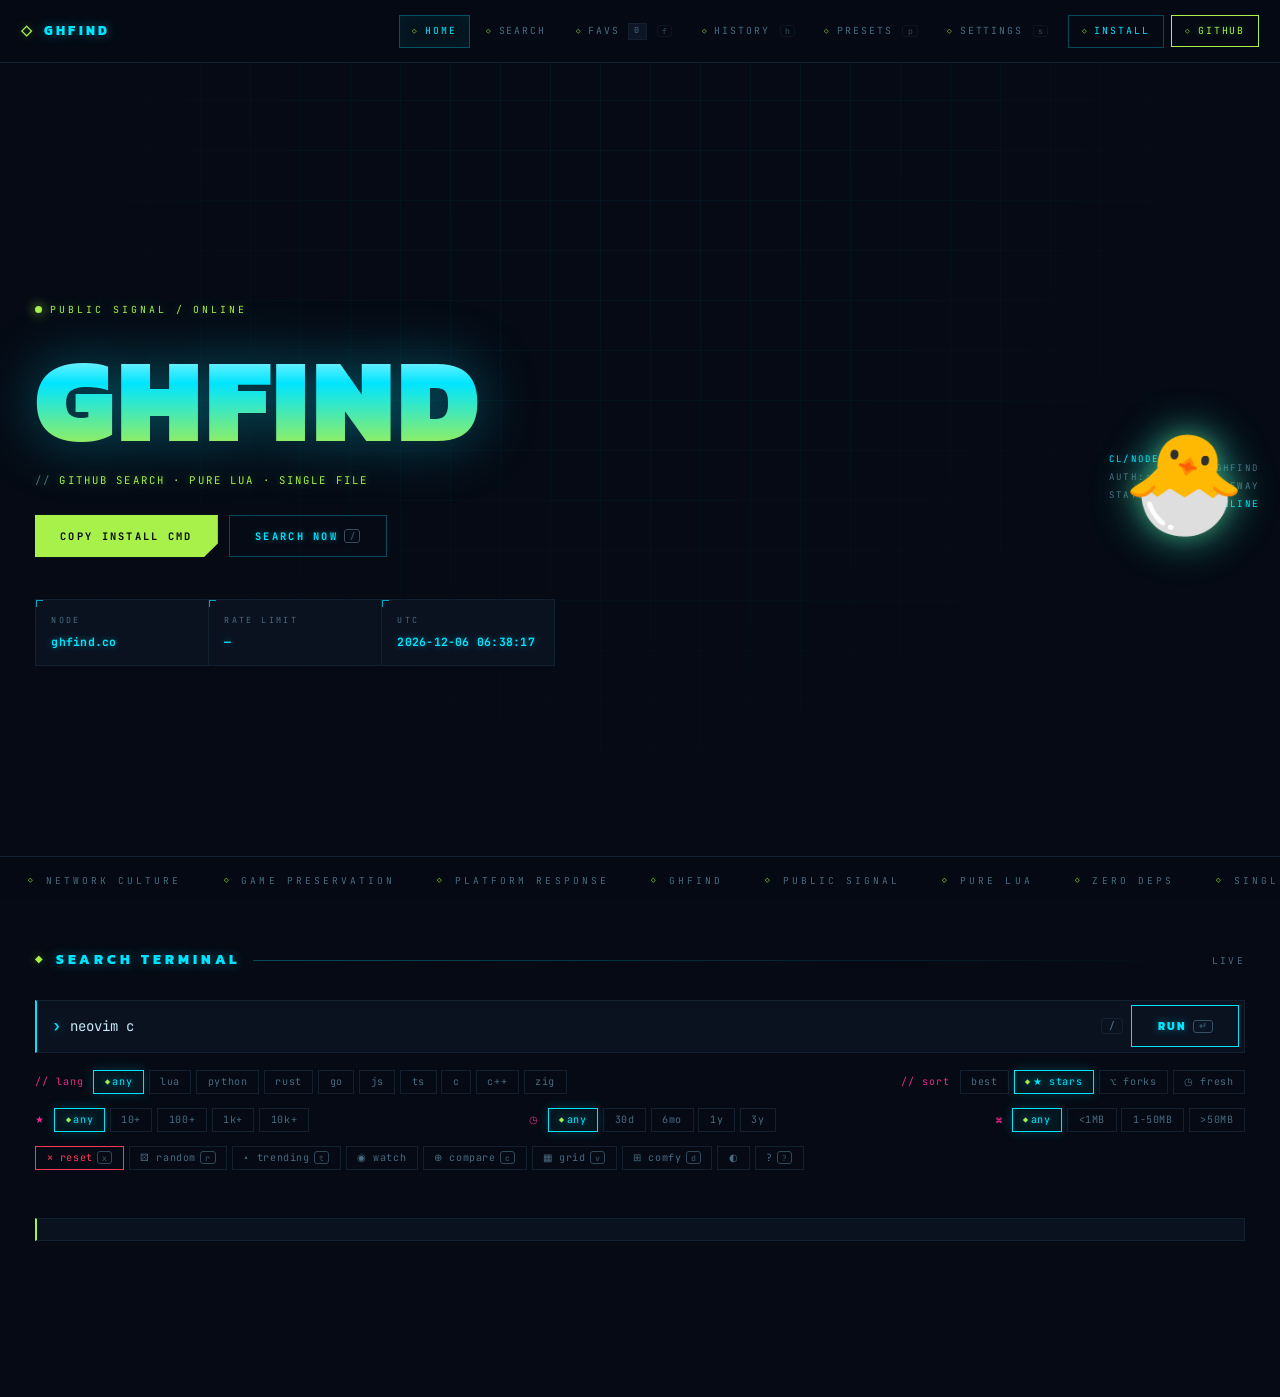
==== commit 1c9e2e5a: "Update index.html" ====
--- a/index.html
+++ b/index.html
@@ -262,263 +262,6 @@
   presets: LS.get('presets', []),
   notes: LS.get('notes', {}),
   seen: LS.get('seen', {}),
-  watchTimer: null,
-  watchQuery: '',
-  compare: [],
-  rate: null
-};
-
-const savedTheme = LS.get('theme', null);
-if (savedTheme) document.documentElement.dataset.theme = savedTheme;
-
-async function ghSearch(q, page = 1) {
-  let query = q;
-  if (state.lang) query += ' language:' + state.lang;
-  if (state.stars) query += ' stars:>=' + state.stars;
-  if (state.age) {
-    const d = new Date();
-    d.setDate(d.getDate() - +state.age);
-    query += ' pushed:>' + d.toISOString().slice(0,10);
-  }
-  if (state.size) {
-    if (state.size === 'small') query += ' size:<1000';
-    else if (state.size === 'medium') query += ' size:1000..50000';
-    else if (state.size === 'large') query += ' size:>50000';
-  }
-  const p = new URLSearchParams({ q: query, per_page: state.per, page });
-  if (state.sort) { p.set('sort', state.sort); p.set('order', 'desc'); }
-  const h = { Accept: 'application/vnd.github+json' };
-  if (state.token) h.Authorization = 'Bearer ' + state.token;
-  const r = await fetch('https://api.github.com/search/repositories?' + p, { headers: h });
-  const remaining = r.headers.get('X-RateLimit-Remaining');
-  const limit = r.headers.get('X-RateLimit-Limit');
-  if (remaining !== null) {
-    state.rate = remaining + '/' + (limit || '?');
-    $('#rate').textContent = state.rate;
-  }
-  const j = await r.json();
-  if (!r.ok) throw new Error(j.message || ('HTTP ' + r.status));
-  return j;
-}
-
-async function ghRepo(full) {
-  const h = { Accept: 'application/vnd.github+json' };
-  if (state.token) h.Authorization = 'Bearer ' + state.token;
-  const r = await fetch('https://api.github.com/repos/' + full, { headers: h });
-  if (!r.ok) return null;
-  return r.json();
-}
-
-async function ghReadme(full) {
-  const h = { Accept: 'application/vnd.github.raw' };
-  if (state.token) h.Authorization = 'Bearer ' + state.token;
-  const r = await fetch('https://api.github.com/repos/' + full + '/readme', { headers: h });
-  if (!r.ok) return '';
-  return r.text();
-}
-
-async function ghReleases(full) {
-  const h = { Accept: 'application/vnd.github+json' };
-  if (state.token) h.Authorization = 'Bearer ' + state.token;
-  const r = await fetch('https://api.github.com/repos/' + full + '/releases?per_page=3', { headers: h });
-  if (!r.ok) return [];
-  return r.json();
-}
-
-async function ghContributors(full) {
-  const h = { Accept: 'application/vnd.github+json' };
-  if (state.token) h.Authorization = 'Bearer ' + state.token;
-  const r = await fetch('https://api.github.com/repos/' + full + '/contributors?per_page=5', { headers: h });
-  if (!r.ok) return [];
-  return r.json();
-}
-
-async function ghFile(full, path) {
-  const h = { Accept: 'application/vnd.github.raw' };
-  if (state.token) h.Authorization = 'Bearer ' + state.token;
-  const r = await fetch('https://api.github.com/repos/' + full + '/contents/' + path, { headers: h });
-  if (!r.ok) return '';
-  return r.text();
-}
-
-function pushHist(q) {
-  state.hist = [q, ...state.hist.filter(x => x !== q)].slice(0, 50);
-  LS.set('hist', state.hist);
-}
-
-function isFav(fn) { return state.favs.some(f => f.full_name === fn); }
-
-function toggleFav(r) {
-  const i = state.favs.findIndex(f => f.full_name === r.full_name);
-  if (i >= 0) state.favs.splice(i, 1);
-  else state.favs.unshift({
-    full_name: r.full_name, html_url: r.html_url,
-    description: r.description, stars: r.stargazers_count,
-    forks: r.forks_count, language: r.language,
-    owner: r.owner?.avatar_url, added: Date.now()
-  });
-  state.favs = state.favs.slice(0, 200);
-  LS.set('favs', state.favs);
-  $('#favc').textContent = state.favs.length;
-}
-
-let toastT;
-function toast(msg) {
-  const t = $('#toast');
-  t.textContent = msg;
-  t.classList.add('on');
-  clearTimeout(toastT);
-  toastT = setTimeout(() => t.classList.remove('on'), 1800);
-}
-
-function highlight(text, q) {
-  if (!q) return esc(text);
-  const words = q.split(/\s+/).filter(w => w.length > 1);
-  let out = esc(text);
-  words.forEach(w => {
-    const re = new RegExp('(' + w.replace(/[.*+?^${}()|[\]\\]/g, '\\$&') + ')', 'gi');
-    out = out.replace(re, '<mark>$1</mark>');
-  });
-  return out;
-}
-
-function escHtml(s) {
-  return String(s).replace(/&/g, '&amp;').replace(/</g, '&lt;').replace(/>/g, '&gt;');
-}
-
-function md(src) {
-  if (!src) return '';
-  let s = src.replace(/\r\n/g, '\n');
-
-  const codeBlocks = [];
-  s = s.replace(/```(\w*)\n([\s\S]*?)```/g, (m, lang, code) => {
-    codeBlocks.push('<pre class="md-code"><code>' + escHtml(code) + '</code></pre>');
-    return '\u0001B' + (codeBlocks.length - 1) + '\u0001B';
-  });
-
-  s = s.replace(/<!--[\s\S]*?-->/g, '');
-  s = s.replace(/<script\b[^>]*>[\s\S]*?<\/script>/gi, '');
-  s = s.replace(/<style\b[^>]*>[\s\S]*?<\/style>/gi, '');
-  s = s.replace(/<iframe\b[^>]*>[\s\S]*?<\/iframe>/gi, '');
-  s = s.replace(/<object\b[^>]*>[\s\S]*?<\/object>/gi, '');
-  s = s.replace(/<embed\b[^>]*>/gi, '');
-  s = s.replace(/<form\b[^>]*>[\s\S]*?<\/form>/gi, '');
-
-  const tags = [];
-  s = s.replace(/<\/?[a-zA-Z][a-zA-Z0-9-]*(?:\s[^>]*)?\/?>/g, tag => {
-    let clean = tag
-      .replace(/\s+on\w+\s*=\s*(?:"[^"]*"|'[^']*'|[^\s>]+)/gi, '')
-      .replace(/(href|src)\s*=\s*(?:"javascript:[^"]*"|'javascript:[^']*')/gi, '$1="about:blank"');
-    tags.push(clean);
-    return '\u0001T' + (tags.length - 1) + '\u0001T';
-  });
-
-  s = s.replace(/</g, '&lt;').replace(/>/g, '&gt;');
-
-  s = s.replace(/`([^`\n]+)`/g, '<code class="md-inline">$1</code>');
-
-  s = s.replace(/!\[([^\]]*)\]\(([^)\s]+)[^)]*\)/g,
-    '<img class="md-img" src="$2" alt="$1" loading="lazy">');
-  s = s.replace(/\[([^\]]+)\]\(([^)\s]+)[^)]*\)/g,
-    '<a class="md-a" href="$2" target="_blank" rel="noopener">$1</a>');
-
-  s = s.replace(/\*\*([^*\n]+)\*\*/g, '<strong>$1</strong>');
-  s = s.replace(/(^|[^*])\*([^*\n]+)\*/g, '$1<em>$2</em>');
-  s = s.replace(/__([^_\n]+)__/g, '<strong>$1</strong>');
-  s = s.replace(/(^|[^_])_([^_\n]+)_/g, '$1<em>$2</em>');
-
-  s = s.replace(/^######\s+(.+)$/gm, '<h6>$1</h6>');
-  s = s.replace(/^#####\s+(.+)$/gm, '<h5>$1</h5>');
-  s = s.replace(/^####\s+(.+)$/gm, '<h4>$1</h4>');
-  s = s.replace(/^###\s+(.+)$/gm, '<h3>$1</h3>');
-  s = s.replace(/^##\s+(.+)$/gm, '<h2>$1</h2>');
-  s = s.replace(/^#\s+(.+)$/gm, '<h1>$1</h1>');
-
-  s = s.replace(/^[-*_]{3,}\s*$/gm, '<hr class="md-hr">');
-  s = s.replace(/^>\s?(.+)$/gm, '<blockquote class="md-quote">$1</blockquote>');
-
-  s = s.replace(/(<a class="md-a"[^>]*>\s*<img[^>]*>\s*<\/a>\s*){2,}/g,
-    m => '<div class="md-badges">' + m + '</div>');
-
-  s = s.replace(/^[-*]\s+\[x\]\s+(.+)$/gm, '<li class="md-task done">$1</li>');
-  s = s.replace(/^[-*]\s+\[\s\]\s+(.+)$/gm, '<li class="md-task">$1</li>');
-
-  s = s.replace(/(^[-*]\s+.+(\n[-*]\s+.+)*)/gm, m => {
-    const items = m.split('\n').map(l => l.replace(/^[-*]\s+/, ''));
-    return '<ul class="md-ul">' + items.map(i => '<li>' + i + '</li>').join('') + '</ul>';
-  });
-  s = s.replace(/(^\d+\.\s+.+(\n\d+\.\s+.+)*)/gm, m => {
-    const items = m.split('\n').map(l => l.replace(/^\d+\.\s+/, ''));
-    return '<ol class="md-ol">' + items.map(i => '<li>' + i + '</li>').join('') + '</ol>';
-  });
-
-  s = s.split('\n').map(line => {
-    const t = line.trim();
-    if (!t) return '';
-    if (/^(?:\u0001[TB]\d+\u0001[TB])+\s*$/.test(t)) return line;
-    if (/^<(h\d|p|ul|ol|li|pre|blockquote|hr|div|section|table|details|figure|article|center)/i.test(t)) return line;
-    if (/^<\//.test(t)) return line;
-    return '<p class="md-p">' + line + '</p>';
-  }).join('\n');
-
-  s = s.replace(/\u0001B(\d+)\u0001B/g, (m, i) => codeBlocks[+i]);
-  s = s.replace(/\u0001T(\d+)\u0001T/g, (m, i) => tags[+i]);
-
-  return s;
-}
-
-function card(r, i) {
-  const c = document.createElement('article');
-  c.className = 'card';
-  c.dataset.fn = r.full_name;
-  c.style.animationDelay = (i * 30) + 'ms';
-  const fav = isFav(r.full_name);
-  const inCompare = state.compare.includes(r.full_name);
-  const note = state.notes[r.full_name] || '';
-  c.innerHTML = `
-    <div class="card-head">
-      <img class="avatar" src="${esc(r.owner?.avatar_url || '')}" alt="" loading="lazy">
-      <a class="repo" href="${esc(r.html_url)}" target="_blank" rel="noopener">${highlight(r.full_name, state.q)}</a>
-      <button class="fav ${fav?'on':''}" title="favorite">${fav?'★':'☆'}</button>
-      <button class="cmp ${inCompare?'on':''}" title="compare">⊕</button>
-    </div>
-    <p class="desc">${highlight(r.description || '—', state.q)}</p>
-    ${r.topics && r.topics.length ? `<div class="topics">${r.topics.slice(0,4).map(t => `<span class="topic">#${esc(t)}</span>`).join('')}</div>` : ''}
-    ${note ? `<div class="note">📝 ${esc(note)}</div>` : ''}
-    <div class="card-foot">
-      ${r.language ? `<span class="pill" style="--lc:${langColor(r.language)}">${esc(r.language)}</span>` : ''}
-      <span class="metric">★ ${fmt(r.stargazers_count)}</span>
-      <span class="metric">⌥ ${fmt(r.forks_count)}</span>
-      <span class="metric">! ${fmt(r.open_issues_count)}</span>
-      <span class="metric dim">◷ ${ago(r.updated_at)}</span>
-    </div>
-    <div class="card-actions">
-      <a class="act" href="${esc(r.html_url)}" target="_blank" rel="noopener">OPEN ↗</a>
-      <button class="act copy">COPY</button>
-      <button class="act clone">CLONE</button>
-      <button class="act details">INFO</button>
-    </div>`;
-  c.querySelector('.fav').addEventListener('click', e => {
-    e.preventDefault();
-    toggleFav(r);
-    e.target.classList.toggle('on');
-    e.target.textContent = e.target.classList.contains('on') ? '★' : '☆';
-    toast(isFav(r.full_name) ? '★ saved' : 'removed');
-  });
-  c.querySelector('.cmp').addEventListener('click', e => {
-    e.preventDefault();
-    const i = state.compare.indexOf(r.full_name);
-    if (i >= 0) state.compare.splice(i, 1);
-    else state.compare.push(r.full_name);
-    e.target.classList.toggle('on');
-    toast(state.compare.length + ' selected');
-  });
-  c.querySelector('.copy').addEventListener('click', async e => {
-    e.preventDefault();
-    await navigator.clipboard.writeText(r.html_url);
-    toast('url copied');
-  });
-  c.querySseen', {}),
   watchTimer: null,
   watchQuery: '',
   compare: [],
--- a/style.css
+++ b/style.css
@@ -39,7 +39,6 @@
 
 *{box-sizing:border-box}
 
-/* hide every scrollbar */
 * {
   scrollbar-width: none !important;
   -ms-overflow-style: none !important;
@@ -65,10 +64,70 @@
   min-height:100vh;
   overflow-y:auto;
   overflow-x:hidden;
+  -webkit-tap-highlight-color:transparent;
 }
 body{padding-bottom:56px}
 body.compact{font-size:13px}
 a{color:inherit;text-decoration:none}
+button{font-family:inherit;cursor:pointer}
+
+kbd {
+  display: inline-block;
+  background: var(--card2);
+  border: 1px solid var(--border);
+  color: var(--muted);
+  font-family: 'JetBrains Mono', monospace;
+  font-size: .62rem;
+  line-height: 1;
+  padding: .22rem .38rem;
+  margin-left: .35rem;
+  border-radius: 3px;
+  vertical-align: middle;
+  font-weight: 600;
+  letter-spacing: 0;
+  text-transform: lowercase;
+}
+.chip kbd,
+.act kbd,
+.m-btn kbd,
+.icon-btn kbd {
+  background: transparent;
+  border-color: currentColor;
+  opacity: .65;
+  margin-left: .3rem;
+  padding: .1rem .3rem;
+  font-size: .58rem;
+}
+.nav-links a kbd {
+  background: transparent;
+  border-color: var(--border);
+  opacity: .55;
+  margin-left: .3rem;
+  padding: .05rem .3rem;
+  font-size: .58rem;
+}
+.nav-links a:hover kbd,
+.nav-links a.active kbd {
+  opacity: 1;
+  border-color: var(--accent);
+  color: var(--accent);
+}
+.bar kbd {
+  background: transparent;
+  border-color: var(--border);
+  color: var(--muted);
+  padding: .15rem .5rem;
+  font-size: .7rem;
+}
+.bar button kbd,
+.btn-outline kbd {
+  background: transparent;
+  border-color: currentColor;
+  opacity: .7;
+  margin-left: .4rem;
+  padding: .1rem .35rem;
+  font-size: .62rem;
+}
 
 .bg-grid{
   position:fixed;inset:0;z-index:0;pointer-events:none;
@@ -83,12 +142,13 @@
 .topbar{
   position:sticky;top:0;z-index:20;
   display:flex;align-items:center;justify-content:space-between;
-  padding:1.1rem 2.5rem;
-  background:rgba(5,10,20,.85);
+  padding:1rem 1.5rem;
+  background:rgba(5,10,20,.92);
   backdrop-filter:blur(12px);
+  -webkit-backdrop-filter:blur(12px);
   border-bottom:1px solid var(--border);
 }
-[data-theme="light"] .topbar{background:rgba(238,244,248,.85)}
+[data-theme="light"] .topbar{background:rgba(238,244,248,.92)}
 .nav-logo{
   display:flex;align-items:center;gap:.6rem;
   font-family:'Kanit',sans-serif;font-weight:800;font-size:.95rem;
@@ -96,7 +156,19 @@
   text-shadow:0 0 12px var(--accent-glow);
 }
 .nav-logo .dia{color:var(--lime);text-shadow:0 0 10px var(--lime-glow);font-size:1rem}
-.nav-links{display:flex;align-items:center;gap:.15rem;font-size:.7rem;letter-spacing:.2em;text-transform:uppercase}
+
+.nav-toggle{
+  display:none;
+  background:transparent;border:1px solid var(--border);color:var(--accent);
+  padding:.5rem .8rem;font-size:1rem;line-height:1;
+  border-radius:6px;
+}
+.nav-toggle:hover{border-color:var(--accent)}
+
+.nav-links{
+  display:flex;align-items:center;gap:.15rem;
+  font-size:.7rem;letter-spacing:.2em;text-transform:uppercase;
+}
 .nav-links a{
   padding:.55rem .9rem;color:var(--muted);
   display:flex;align-items:center;gap:.4rem;
@@ -107,6 +179,8 @@
 .dia-sm{color:var(--lime);font-size:.55rem;opacity:.9}
 .nav-links a.cta{border:1px solid var(--lime);color:var(--lime);padding:.5rem .9rem;margin-left:.4rem;text-shadow:0 0 8px var(--lime-glow)}
 .nav-links a.cta:hover{background:var(--lime);color:var(--bg);text-shadow:none}
+.nav-links a.nav-mid{border:1px solid var(--border-lit);color:var(--accent);margin-left:.3rem}
+.nav-links a.nav-mid:hover{background:rgba(0,229,255,.08)}
 .badge{
   display:inline-block;background:var(--card2);border:1px solid var(--border);
   color:var(--muted);font-size:.6rem;padding:.05rem .35rem;
@@ -143,12 +217,12 @@
   margin:0 0 1.8rem;text-shadow:0 0 8px var(--lime-glow);
 }
 .hero-tag::before{content:'// ';color:var(--muted)}
-.hero-desc{font-size:.92rem;color:var(--muted);line-height:1.8;max-width:540px;margin:0 0 2.4rem}
 .hero-actions{display:flex;gap:.8rem;flex-wrap:wrap;margin:0 0 3rem}
 .btn-green,.btn-outline{
   font-family:'JetBrains Mono',monospace;font-size:.74rem;font-weight:700;
-  letter-spacing:.22em;text-transform:uppercase;padding:.95rem 1.8rem;cursor:pointer;
+  letter-spacing:.22em;text-transform:uppercase;padding:.95rem 1.8rem;
   transition:all .15s ease;display:inline-flex;align-items:center;justify-content:center;
+  border-radius:0;
 }
 .btn-green{
   background:var(--lime);color:#050a14;border:none;
@@ -197,7 +271,7 @@
 .hero-meta.meta-r{right:-1rem;bottom:24%;text-align:right}
 .hero-meta.meta-l div:first-child,.hero-meta.meta-r div:last-child{color:var(--accent);text-shadow:0 0 6px var(--accent-glow)}
 
-.search-section,.presets,.install{position:relative;z-index:2;max-width:1280px;margin:0 auto;padding:4rem 2.5rem}
+.search-section{position:relative;z-index:2;max-width:1280px;margin:0 auto;padding:4rem 2.5rem}
 .section-head{display:flex;align-items:center;gap:.9rem;margin:0 0 2rem}
 .section-head .dia{color:var(--lime);text-shadow:0 0 10px var(--lime-glow);font-size:.9rem}
 .section-head h2{
@@ -218,14 +292,15 @@
 .bar input{
   flex:1;background:transparent;border:none;outline:none;
   color:var(--fg);font-size:1rem;padding:.85rem 0;font-family:inherit;
+  min-width:0;
 }
 .bar input::placeholder{color:var(--muted);opacity:.7}
-.bar kbd{background:transparent;border:1px solid var(--border);color:var(--muted);padding:.15rem .55rem;font-size:.7rem;font-family:inherit}
 .bar button{
   border:1px solid var(--accent);background:transparent;color:var(--accent);
-  padding:.85rem 1.8rem;cursor:pointer;font-family:'Kanit',sans-serif;
+  padding:.85rem 1.8rem;font-family:'Kanit',sans-serif;
   font-weight:800;letter-spacing:.22em;font-size:.76rem;
   text-shadow:0 0 8px var(--accent-glow);transition:all .15s ease;
+  display:inline-flex;align-items:center;
 }
 .bar button:hover{background:var(--accent);color:var(--bg);box-shadow:0 0 24px var(--accent-glow);text-shadow:none}
 
@@ -235,7 +310,198 @@
 .chips.right{justify-content:flex-end}
 .chip{
   background:transparent;border:1px solid var(--border);color:var(--muted);
-  padding:.32rem .75rem;font-size:.72rem;cursor:pointer;
+  padding:.32rem .75rem;font-size:.72rem;
+  letter-spacing:.06em;transition:all .15s ease;
+  display:inline-flex;align-items:center;
+}
+.chip:hover{border-color:var(--accent);color:var(--accent)}
+.chip.on{background:rgba(0,229,255,.06);border-color:var(--accent);color:var(--accent);box-shadow:0 0 12px rgba(0,229,255,.2);text-shadow:0 0 6px var(--accent-glow)}
+.chip.on::before{content:'◆ ';color:var(--lime);font-size:.6rem;margin-right:.15rem}
+#reset-filters{border-color:var(--err);color:var(--err)}
+#reset-filters:hover{background:rgba(255,59,92,.08);box-shadow:0 0 12px rgba(255,59,92,.2)}
+
+.status{font-size:.78rem;color:var(--muted);margin:.2rem 0 1.4rem;min-height:1.3em;letter-spacing:.06em}
+.status .ok{color:var(--lime);text-shadow:0 0 8px var(--lime-glow)}
+.status .err-mark{color:var(--err);text-shadow:0 0 8px rgba(255,59,92,.5)}
+.status .dim{opacity:.5}
+
+.stats-bar{
+  display:flex;flex-wrap:wrap;gap:.4rem;align-items:center;
+  background:var(--bg2);border:1px solid var(--border);
+  border-left:2px solid var(--lime);padding:.75rem 1rem;
+  margin:0 0 1.4rem;font-size:.74rem;
+}
+.stat-pill{
+  display:inline-flex;align-items:center;gap:.45rem;
+  padding:.2rem .65rem;border:1px solid var(--border);color:var(--muted);
+  cursor:pointer;transition:all .15s ease;
+}
+.stat-pill:hover{border-color:var(--accent);color:var(--accent)}
+.stat-pill b{color:var(--fg);font-weight:700}
+.stat-pill .swatch{width:8px;height:8px;border-radius:50%}
+
+.grid{display:grid;grid-template-columns:repeat(auto-fill,minmax(320px,1fr));gap:1rem}
+.grid.list{grid-template-columns:1fr}
+@media (max-width:640px){.grid{grid-template-columns:1fr}}
+
+.card{
+  position:relative;background:var(--card);border:1px solid var(--border);
+  padding:1.1rem 1.2rem;opacity:0;transform:translateY(6px);
+  animation:pop .3s ease forwards;
+  transition:border-color .2s ease,box-shadow .25s ease,transform .2s ease;
+}
+body.compact .card{padding:.8rem 1rem}
+.card:hover{border-color:var(--accent);box-shadow:0 0 24px rgba(0,229,255,.12);transform:translateY(-2px)}
+@keyframes pop{to{opacity:1;transform:translateY(0)}}
+
+.card-head{display:flex;align-items:center;gap:.6rem;margin:0 0 .7rem}
+.avatar{width:24px;height:24px;flex-shrink:0;background:var(--card2);border:1px solid var(--border)}
+.repo{
+  font-size:.86rem;color:var(--accent);font-weight:700;
+  overflow:hidden;text-overflow:ellipsis;white-space:nowrap;
+  flex:1;cursor:pointer;transition:all .15s ease;
+  min-width:0;
+}
+.repo:hover{color:var(--lime)}
+.repo mark{background:rgba(168,240,74,.2);color:var(--lime);padding:0 .1rem}
+.fav,.cmp{
+  background:transparent;border:none;color:var(--muted);
+  font-size:1.1rem;padding:0 .2rem;line-height:1;
+  transition:all .15s ease;
+}
+.fav:hover{color:var(--lime);transform:scale(1.15)}
+.fav.on{color:var(--lime);text-shadow:0 0 10px var(--lime-glow)}
+.cmp{font-size:.9rem}
+.cmp:hover{color:var(--accent)}
+.cmp.on{color:var(--accent);text-shadow:0 0 10px var(--accent-glow)}
+
+.desc{
+  color:var(--muted);font-size:.82rem;line-height:1.55;
+  margin:0 0 .6rem;
+  display:-webkit-box;-webkit-line-clamp:3;-webkit-box-orient:vertical;
+  overflow:hidden;min-height:2.6em;
+}
+.desc mark{background:rgba(168,240,74,.15);color:var(--lime)}
+.topics{display:flex;gap:.3rem;flex-wrap:wrap;margin:.4rem 0 .5rem}
+.topic{border:1px solid var(--border);color:var(--muted);font-size:.66rem;padding:.08rem .45rem;transition:all .15s ease}
+.topic:hover{border-color:var(--magenta);color:var(--magenta)}
+.note{
+  background:rgba(168,240,74,.06);border-left:2px solid var(--lime);
+  padding:.4rem .6rem;font-size:.72rem;color:var(--lime);margin:.5rem 0;
+}
+
+.card-foot{display:flex;align-items:center;gap:.7rem;flex-wrap:wrap;font-size:.72rem}
+.pill{
+  color:var(--lc,var(--accent));border:1px solid var(--lc,var(--accent));
+  padding:.1rem .55rem;font-size:.68rem;
+  box-shadow:0 0 8px color-mix(in srgb,var(--lc,var(--accent)) 30%,transparent);
+}
+.metric{color:var(--muted)}
+.metric.dim{opacity:.6;margin-left:auto}
+
+.card-actions{
+  display:flex;gap:.35rem;margin:.8rem 0 0;padding:.6rem 0 0;
+  border-top:1px solid var(--border);
+  opacity:0;max-height:0;overflow:hidden;
+  transition:opacity .2s ease,max-height .25s ease,padding .2s ease;
+}
+.card:hover .card-actions{opacity:1;max-height:60px;padding-top:.6rem}
+@media (hover:none){
+  .card-actions{opacity:1;max-height:60px;padding-top:.6rem}
+}
+.act{
+  background:transparent;border:1px solid var(--border);color:var(--muted);
+  padding:.18rem .6rem;font-size:.68rem;
+  letter-spacing:.06em;transition:all .15s ease;
+  display:inline-flex;align-items:center;
+}
+.act:hover{border-color:var(--accent);color:var(--accent)}
+
+.empty{grid-column:1/-1;text-align:center;color:var(--muted);padding:3rem 0;font-size:.86rem}
+
+.more-wrap{text-align:center;margin:1.8rem 0 0}
+.more{
+  background:transparent;border:1px solid var(--accent);color:var(--accent);
+  padding:.75rem 2rem;
+  font-family:'Kanit',sans-serif;font-size:.74rem;letter-spacing:.22em;font-weight:800;
+  text-shadow:0 0 8px var(--accent-glow);transition:all .15s ease;
+}
+.more:hover{background:var(--accent);color:var(--bg);text-shadow:none;box-shadow:0 0 24px var(--accent-glow)}
+
+.drawer{position:fixed;inset:0;z-index:100;display:flex;justify-content:flex-end}
+.drawer[hidden]{display:none}
+.drawer-back{position:absolute;inset:0;background:rgba(0,0,0,.7);backdrop-filter:blur(6px);opacity:0;transition:opacity .2s}
+.drawer.on .drawer-back{opacity:1}
+.drawer-panel{
+  position:relative;width:min(520px,100%);height:100%;
+  background:var(--card);border-left:2px solid var(--accent);
+  display:flex;flex-direction:column;
+  transform:translateX(100%);transition:transform .25s ease;
+  box-shadow:-20px 0 60px rgba(0,229,255,.15);
+}
+.drawer.on .drawer-panel{transform:translateX(0)}
+.drawer-head{
+  display:flex;align-items:center;gap:.6rem;
+  padding:1.1rem 1.3rem;border-bottom:1px solid var(--border);background:var(--bg2);
+}
+.drawer-head h3{margin:0;font-size:.8rem;color:var(--accent);font-family:'Kanit',sans-serif;letter-spacing:.2em;text-shadow:0 0 10px var(--accent-glow);flex:1}
+.drawer-actions{display:flex;gap:.4rem}
+.drawer-body{padding:1.1rem 1.3rem;overflow-y:auto;flex:1}
+
+.icon-btn{
+  background:transparent;border:1px solid var(--border);color:var(--muted);
+  padding:.45rem .8rem;font-size:.72rem;
+  letter-spacing:.08em;transition:all .15s ease;
+  display:inline-flex;align-items:center;
+}
+.icon-btn:hover{border-color:var(--accent);color:var(--accent)}
+.icon-btn.danger:hover{border-color:var(--err);color:var(--err)}
+
+.row-item{
+  display:flex;align-items:center;gap:.7rem;
+  padding:.75rem .2rem;border-bottom:1px solid var(--border);
+  text-decoration:none;color:inherit;
+}
+.row-item:hover .row-title{color:var(--accent)}
+.row-item-col{padding:.6rem 0;border-bottom:1px solid var(--border)}
+.row-item-col .row-item{padding:.3rem .2rem;border:none}
+.btn-row{
+  background:transparent;border:none;border-bottom:1px solid var(--border);
+  width:100%;text-align:left;color:inherit;padding:.8rem .2rem;
+  transition:all .15s ease;
+}
+.btn-row:hover{background:rgba(0,229,255,.04);border-left:2px solid var(--accent);padding-left:.5rem}
+.row-item .av{width:28px;height:28px;background:var(--card2);border:1px solid var(--border)}
+.row-txt{flex:1;min-width:0}
+.row-title{font-size:.82rem;font-weight:600;overflow:hidden;text-overflow:ellipsis;white-space:nowrap;transition:all .15s ease}
+.row-title .dia{color:var(--lime);margin-right:.3rem;font-size:.65rem}
+.row-title kbd{
+  background:var(--bg2);border:1px solid var(--border);padding:.1rem .4rem;
+  border-radius:3px;font-size:.7rem;color:var(--accent);
+  margin-left:0;
+}
+.row-sub{color:var(--muted);font-size:.72rem;overflow:hidden;text-overflow:ellipsis;white-space:nowrap}
+.row-met{color:var(--muted);font-size:.72rem;flex-shrink:0}
+.row-tools{display:flex;gap:.35rem;margin:.4rem 0 0;flex-wrap:wrap}
+.row-tools button{
+  background:transparent;border:1px solid var(--border);color:var(--muted);
+  padding:.2rem .6rem;font-size:.68rem;
+  letter-spacing:.06em;transition:all .15s ease;
+}
+.row-tools button:hover{border-color:var(--accent);color:var(--accent)}
+.row-tools button.danger:hover{border-color:var(--err);color:var(--err)}
+.fav-note{
+  width:100%;background:var(--bg2);border:1px solid var(--border);
+  color:var(--fg);padding:.5rem .75rem;font-size:.76rem;
+  font-family:inherit;margin:.4rem 0 0;resize:vertical;min-height:34px;
+}
+.fav-note:focus{outline:none;border-color:var(--accent)}
+
+.setting-row{
+  display:flex;align-items:center;justify-content:space-between;gap:1rem;
+  padding:.9rem 0;border-bottom:1px solid var(--border);
+}
+.setting-k{font-size:.68remer;
   font-family:inherit;letter-spacing:.06em;transition:all .15s ease;
 }
 .chip:hover{border-color:var(--accent);color:var(--accent)}
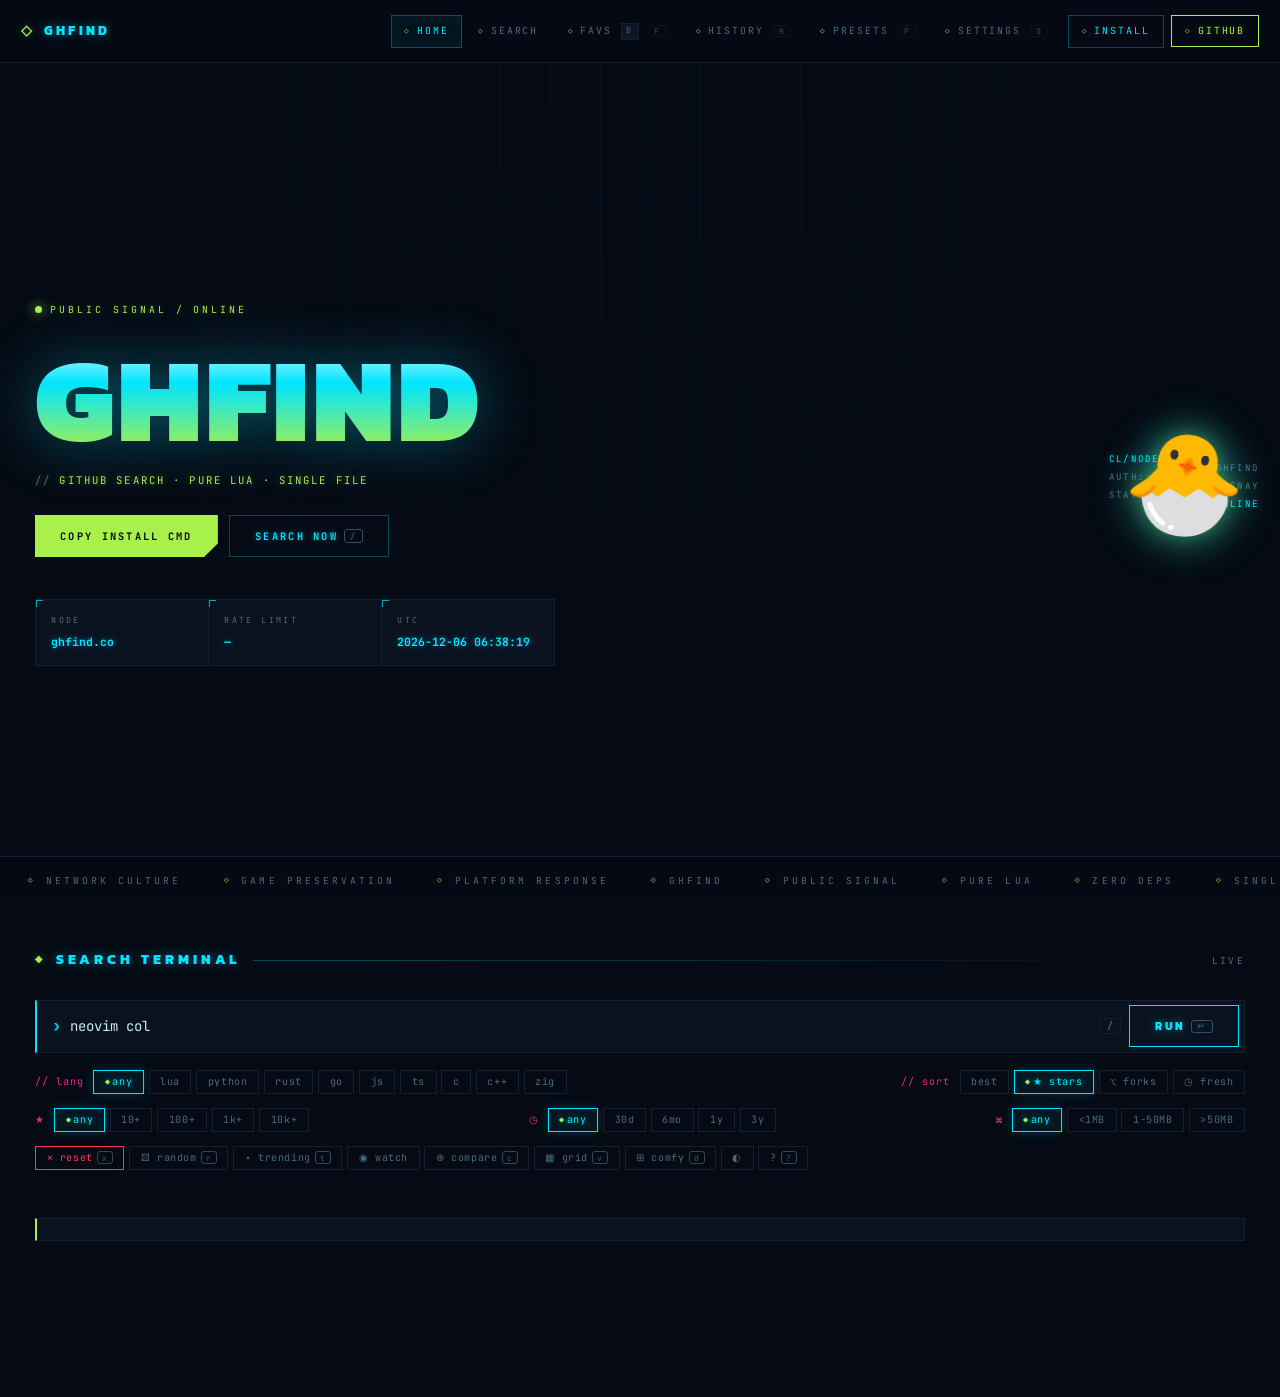
==== commit 75e6643b: "Update index.html" ====
--- a/index.html
+++ b/index.html
@@ -20,7 +20,7 @@
     <span class="dia">◇</span>
     <span>GHFIND</span>
   </a>
-  <button class="nav-toggle" id="nav-toggle" aria-label="menu">☰</button>
+  <button class="nav-toggle" id="nav-toggle" aria-label="menu" type="button">☰</button>
   <div class="nav-links" id="nav-links">
     <a class="active" href="#top"><span class="dia-sm">◇</span> HOME</a>
     <a href="#search"><span class="dia-sm">◇</span> SEARCH</a>
@@ -479,8 +479,8 @@
     <div class="card-head">
       <img class="avatar" src="${esc(r.owner?.avatar_url || '')}" alt="" loading="lazy">
       <a class="repo" href="${esc(r.html_url)}" target="_blank" rel="noopener">${highlight(r.full_name, state.q)}</a>
-      <button class="fav ${fav?'on':''}" title="favorite">${fav?'★':'☆'}</button>
-      <button class="cmp ${inCompare?'on':''}" title="compare">⊕</button>
+      <button class="fav ${fav?'on':''}" title="favorite" type="button">${fav?'★':'☆'}</button>
+      <button class="cmp ${inCompare?'on':''}" title="compare" type="button">⊕</button>
     </div>
     <p class="desc">${highlight(r.description || '—', state.q)}</p>
     ${r.topics && r.topics.length ? `<div class="topics">${r.topics.slice(0,4).map(t => `<span class="topic">#${esc(t)}</span>`).join('')}</div>` : ''}
@@ -494,9 +494,9 @@
     </div>
     <div class="card-actions">
       <a class="act" href="${esc(r.html_url)}" target="_blank" rel="noopener">OPEN ↗</a>
-      <button class="act copy">COPY</button>
-      <button class="act clone">CLONE</button>
-      <button class="act details">INFO</button>
+      <button class="act copy" type="button">COPY</button>
+      <button class="act clone" type="button">CLONE</button>
+      <button class="act details" type="button">INFO</button>
     </div>`;
   c.querySelector('.fav').addEventListener('click', e => {
     e.preventDefault();
@@ -698,11 +698,11 @@
     <div id="m-readme" class="m-readme"><div class="m-loading">// loading…</div></div>
     <div class="m-actions">
       <a class="m-btn primary" href="${esc(r.html_url)}" target="_blank" rel="noopener">OPEN ↗</a>
-      <button class="m-btn" id="m-fav">${isFav(r.full_name) ? '★ UNFAV' : '☆ FAV'}</button>
-      <button class="m-btn" id="m-copy">COPY URL</button>
-      <button class="m-btn" id="m-clone">COPY CLONE</button>
-      <button class="m-btn" id="m-note">NOTE</button>
-      <button class="m-btn" id="m-files">FILES</button>
+      <button class="m-btn" id="m-fav" type="button">${isFav(r.full_name) ? '★ UNFAV' : '☆ FAV'}</button>
+      <button class="m-btn" id="m-copy" type="button">COPY URL</button>
+      <button class="m-btn" id="m-clone" type="button">COPY CLONE</button>
+      <button class="m-btn" id="m-note" type="button">NOTE</button>
+      <button class="m-btn" id="m-files" type="button">FILES</button>
       <a class="m-btn" href="${esc(r.html_url)}/issues" target="_blank" rel="noopener">ISSUES</a>
       <a class="m-btn" href="${esc(r.html_url)}/releases" target="_blank" rel="noopener">RELEASES</a>
     </div>`;
@@ -796,6 +796,7 @@
     if (path) {
       const up = document.createElement('button');
       up.className = 'fb-item fb-dir';
+      up.type = 'button';
       up.innerHTML = '<span class="fb-icon">↩</span> ..';
       up.addEventListener('click', () => {
         const parent = path.split('/').slice(0, -1).join('/');
@@ -809,6 +810,7 @@
     });
     items.forEach(item => {
       const el = document.createElement('button');
+      el.type = 'button';
       el.className = 'fb-item' + (item.type === 'dir' ? ' fb-dir' : ' fb-file');
       const icon = item.type === 'dir' ? '▸' : '·';
       el.innerHTML = `<span class="fb-icon">${icon}</span> <span class="fb-name">${esc(item.name)}</span> <span class="fb-size">${item.type === 'file' ? fmtSize(Math.ceil(item.size/1024)) : ''}</span>`;
@@ -818,7 +820,7 @@
         } else {
           const content = await ghFile(r.full_name, item.path);
           body.querySelector('#fb-list').innerHTML = `
-            <button class="fb-item fb-dir" id="fb-back"><span class="fb-icon">↩</span> ..</button>
+            <button class="fb-item fb-dir" id="fb-back" type="button"><span class="fb-icon">↩</span> ..</button>
             <pre class="fb-view">${escHtml(content.slice(0, 8000))}${content.length > 8000 ? '\n\n… truncated' : ''}</pre>`;
           body.querySelector('#fb-back').addEventListener('click', () => load(currentPath));
         }
@@ -881,8 +883,8 @@
         </a>
         <textarea class="fav-note" placeholder="// note" data-fn="${esc(f.full_name)}">${esc(state.notes[f.full_name] || '')}</textarea>
         <div class="row-tools">
-          <button class="danger" data-rm="${esc(f.full_name)}">REMOVE</button>
-          <button data-copy="${esc(f.full_name)}">COPY URL</button>
+          <button class="danger" data-rm="${esc(f.full_name)}" type="button">REMOVE</button>
+          <button data-copy="${esc(f.full_name)}" type="button">COPY URL</button>
         </div>`;
       wrap.querySelector('.fav-note').addEventListener('input', ev => {
         const fn = ev.target.dataset.fn;
@@ -905,8 +907,8 @@
     });
   }, act => {
     act.innerHTML = `
-      <button class="icon-btn" id="fav-export">EXPORT</button>
-      <button class="icon-btn danger" id="fav-clear">CLEAR</button>`;
+      <button class="icon-btn" id="fav-export" type="button">EXPORT</button>
+      <button class="icon-btn danger" id="fav-clear" type="button">CLEAR</button>`;
     act.querySelector('#fav-export').addEventListener('click', () => {
       exportData('json', state.favs, 'ghfind-favorites.json');
     });
@@ -927,6 +929,7 @@
     if (!state.hist.length) { box.innerHTML = '<p class="empty">// empty</p>'; return; }
     state.hist.forEach(h => {
       const el = document.createElement('button');
+      el.type = 'button';
       el.className = 'row-item btn-row';
       el.innerHTML = `<div class="row-txt"><div class="row-title"><span class="dia">◇</span> ${esc(h)}</div></div>`;
       el.addEventListener('click', () => {
@@ -938,7 +941,7 @@
       box.appendChild(el);
     });
   }, act => {
-    act.innerHTML = `<button class="icon-btn danger" id="hist-clear">CLEAR</button>`;
+    act.innerHTML = `<button class="icon-btn danger" id="hist-clear" type="button">CLEAR</button>`;
     act.querySelector('#hist-clear').addEventListener('click', () => {
       if (!confirm('clear history?')) return;
       state.hist = [];
@@ -960,14 +963,14 @@
       const el = document.createElement('div');
       el.className = 'row-item-col';
       el.innerHTML = `
-        <button class="row-item btn-row" data-run="${i}">
+        <button class="row-item btn-row" data-run="${i}" type="button">
           <div class="row-txt">
             <div class="row-title"><span class="dia">◆</span> ${esc(p.name)}</div>
             <div class="row-sub">${esc(p.q)}${p.lang ? ' · '+esc(p.lang) : ''}${p.sort ? ' · '+esc(p.sort) : ''}</div>
           </div>
         </button>
         <div class="row-tools">
-          <button data-del="${i}" class="danger">DELETE</button>
+          <button data-del="${i}" class="danger" type="button">DELETE</button>
         </div>`;
       el.querySelector('[data-run]').addEventListener('click', () => {
         $('#q').value = p.q;
@@ -1006,49 +1009,49 @@
           <div class="setting-k">GITHUB TOKEN</div>
           <div class="setting-v">${esc(tok)}</div>
         </div>
-        <button class="icon-btn" id="set-tok">${state.token ? 'CHANGE' : 'ADD'}</button>
+        <button class="icon-btn" id="set-tok" type="button">${state.token ? 'CHANGE' : 'ADD'}</button>
       </div>
       <div class="setting-row">
         <div>
           <div class="setting-k">THEME</div>
           <div class="setting-v">${document.documentElement.dataset.theme || 'dark'}</div>
         </div>
-        <button class="icon-btn" id="set-theme">TOGGLE</button>
+        <button class="icon-btn" id="set-theme" type="button">TOGGLE</button>
       </div>
       <div class="setting-row">
         <div>
           <div class="setting-k">VIEW</div>
           <div class="setting-v">${state.view}</div>
         </div>
-        <button class="icon-btn" id="set-view">TOGGLE</button>
+        <button class="icon-btn" id="set-view" type="button">TOGGLE</button>
       </div>
       <div class="setting-row">
         <div>
           <div class="setting-k">DENSITY</div>
           <div class="setting-v">${state.density}</div>
         </div>
-        <button class="icon-btn" id="set-density">TOGGLE</button>
+        <button class="icon-btn" id="set-density" type="button">TOGGLE</button>
       </div>
       <div class="setting-row">
         <div>
           <div class="setting-k">SEEN CACHE</div>
           <div class="setting-v">${Object.keys(state.seen).length}</div>
         </div>
-        <button class="icon-btn danger" id="set-clear-seen">CLEAR</button>
+        <button class="icon-btn danger" id="set-clear-seen" type="button">CLEAR</button>
       </div>
       <div class="setting-row">
         <div>
           <div class="setting-k">ALL DATA</div>
           <div class="setting-v">favs · hist · presets · notes</div>
         </div>
-        <button class="icon-btn danger" id="set-reset">RESET</button>
+        <button class="icon-btn danger" id="set-reset" type="button">RESET</button>
       </div>
       <div class="setting-row">
         <div>
           <div class="setting-k">EXPORT</div>
           <div class="setting-v">json backup</div>
         </div>
-        <button class="icon-btn" id="set-export">EXPORT</button>
+        <button class="icon-btn" id="set-export" type="button">EXPORT</button>
       </div>`;
     box.querySelector('#set-tok').addEventListener('click', () => {
       const t = prompt('paste token (blank = remove)', state.token ? '••••••••' : '');
@@ -1269,7 +1272,7 @@
       `).join('')}
     </div>
     <div class="m-actions" style="margin-top:1rem">
-      <button class="m-btn" id="cmp-clear">CLEAR</button>
+      <button class="m-btn" id="cmp-clear" type="button">CLEAR</button>
     </div>`;
   m.hidden = false;
   requestAnimationFrame(() => m.classList.add('on'));
@@ -1332,24 +1335,73 @@
   if ($('#q').value.trim()) run($('#q').value);
 }));
 
+/* ═══════════════════════════════════════════════════════════════
+   MOBILE NAV — pointer-based, works on touch + mouse
+   ═══════════════════════════════════════════════════════════════ */
 function closeNav() {
-  const n = $('#nav-links');
-  if (n) n.classList.remove('open');
-}
-const navToggle = $('#nav-toggle');
-if (navToggle) {
-  navToggle.addEventListener('click', () => {
-    $('#nav-links').classList.toggle('open');
-  });
-}
-document.addEventListener('click', e => {
-  const n = $('#nav-links');
-  const t = $('#nav-toggle');
-  if (!n || !t) return;
-  if (n.classList.contains('open') && !n.contains(e.target) && !t.contains(e.target)) {
-    n.classList.remove('open');
-  }
-});
+  var nav = document.getElementById('nav-links');
+  if (nav) nav.classList.remove('open');
+}
+
+function toggleNav() {
+  var nav = document.getElementById('nav-links');
+  if (nav) nav.classList.toggle('open');
+}
+
+(function initNav() {
+  var toggle = document.getElementById('nav-toggle');
+  var nav = document.getElementById('nav-links');
+  if (!toggle || !nav) return;
+
+  // Pointer events (covers mouse, touch, pen in modern browsers)
+  if (window.PointerEvent) {
+    toggle.addEventListener('pointerdown', function (e) {
+      e.preventDefault();
+      e.stopPropagation();
+      toggleNav();
+    });
+    document.addEventListener('pointerdown', function (e) {
+      if (!nav.classList.contains('open')) return;
+      if (toggle.contains(e.target)) return;
+      if (nav.contains(e.target)) return;
+      closeNav();
+    }, true);
+  } else {
+    // Fallback for older browsers
+    toggle.addEventListener('click', function (e) {
+      e.preventDefault();
+      e.stopPropagation();
+      toggleNav();
+    });
+    toggle.addEventListener('touchend', function (e) {
+      e.preventDefault();
+      e.stopPropagation();
+      toggleNav();
+    }, { passive: false });
+    document.addEventListener('click', function (e) {
+      if (!nav.classList.contains('open')) return;
+      if (toggle.contains(e.target)) return;
+      if (nav.contains(e.target)) return;
+      closeNav();
+    });
+  }
+
+  // Close nav when any link inside is clicked
+  nav.querySelectorAll('a').forEach(function (a) {
+    a.addEventListener('click', function () {
+      closeNav();
+    });
+  });
+
+  // Close nav on window resize above breakpoint
+  var resizeTimer;
+  window.addEventListener('resize', function () {
+    clearTimeout(resizeTimer);
+    resizeTimer = setTimeout(function () {
+      if (window.innerWidth > 900) closeNav();
+    }, 100);
+  });
+})();
 
 document.addEventListener('keydown', e => {
   const tag = document.activeElement.tagName;
--- a/style.css
+++ b/style.css
@@ -37,39 +37,28 @@
   --track:rgba(0,137,168,.06);
 }
 
-*{box-sizing:border-box}
-
-* {
-  scrollbar-width: none !important;
-  -ms-overflow-style: none !important;
-}
+* { box-sizing: border-box; scrollbar-width: none !important; -ms-overflow-style: none !important; }
 *::-webkit-scrollbar,
 *::-webkit-scrollbar-track,
-*::-webkit-scrollbar-track-piece,
 *::-webkit-scrollbar-thumb,
-*::-webkit-scrollbar-corner,
-*::-webkit-resizer {
-  display: none !important;
-  width: 0 !important;
-  height: 0 !important;
-  background: transparent !important;
-  border: none !important;
-}
-
-html,body{
-  margin:0;padding:0;background:var(--bg);color:var(--fg);
-  font-family:'JetBrains Mono',ui-monospace,SFMono-Regular,Menlo,Consolas,monospace;
-  font-size:14px;line-height:1.6;
-  -webkit-font-smoothing:antialiased;
-  min-height:100vh;
-  overflow-y:auto;
-  overflow-x:hidden;
-  -webkit-tap-highlight-color:transparent;
-}
-body{padding-bottom:56px}
-body.compact{font-size:13px}
-a{color:inherit;text-decoration:none}
-button{font-family:inherit;cursor:pointer}
+*::-webkit-scrollbar-corner { display: none !important; width: 0 !important; height: 0 !important; background: transparent !important; border: none !important; }
+
+html, body {
+  margin: 0; padding: 0;
+  background: var(--bg);
+  color: var(--fg);
+  font-family: 'JetBrains Mono', ui-monospace, monospace;
+  font-size: 14px;
+  line-height: 1.6;
+  -webkit-font-smoothing: antialiased;
+  min-height: 100vh;
+  overflow-x: hidden;
+  -webkit-tap-highlight-color: transparent;
+}
+body { padding-bottom: 56px; }
+body.compact { font-size: 13px; }
+a { color: inherit; text-decoration: none; }
+button { font-family: inherit; cursor: pointer; }
 
 kbd {
   display: inline-block;
@@ -84,852 +73,845 @@
   border-radius: 3px;
   vertical-align: middle;
   font-weight: 600;
-  letter-spacing: 0;
-  text-transform: lowercase;
-}
-.chip kbd,
-.act kbd,
-.m-btn kbd,
-.icon-btn kbd {
-  background: transparent;
-  border-color: currentColor;
-  opacity: .65;
-  margin-left: .3rem;
-  padding: .1rem .3rem;
-  font-size: .58rem;
+}
+.chip kbd, .act kbd, .m-btn kbd, .icon-btn kbd {
+  background: transparent; border-color: currentColor; opacity: .65;
+  margin-left: .3rem; padding: .1rem .3rem; font-size: .58rem;
 }
 .nav-links a kbd {
-  background: transparent;
-  border-color: var(--border);
-  opacity: .55;
-  margin-left: .3rem;
-  padding: .05rem .3rem;
-  font-size: .58rem;
-}
-.nav-links a:hover kbd,
-.nav-links a.active kbd {
-  opacity: 1;
+  background: transparent; border-color: var(--border); opacity: .55;
+  margin-left: .3rem; padding: .05rem .3rem; font-size: .58rem;
+}
+.nav-links a:hover kbd, .nav-links a.active kbd {
+  opacity: 1; border-color: var(--accent); color: var(--accent);
+}
+.bar kbd {
+  background: transparent; border-color: var(--border); color: var(--muted);
+  padding: .15rem .5rem; font-size: .7rem;
+}
+.bar button kbd, .btn-outline kbd {
+  background: transparent; border-color: currentColor; opacity: .7;
+  margin-left: .4rem; padding: .1rem .35rem; font-size: .62rem;
+}
+
+.bg-grid {
+  position: fixed; inset: 0; z-index: 0; pointer-events: none;
+  background-image:
+    linear-gradient(var(--track) 1px, transparent 1px),
+    linear-gradient(90deg, var(--track) 1px, transparent 1px);
+  background-size: 50px 50px;
+  mask-image: radial-gradient(ellipse at 50% 0%, black 10%, transparent 85%);
+  -webkit-mask-image: radial-gradient(ellipse at 50% 0%, black 10%, transparent 85%);
+}
+
+.topbar {
+  position: sticky; top: 0; z-index: 20;
+  display: flex; align-items: center; justify-content: space-between;
+  padding: 1rem 1.5rem;
+  background: rgba(5,10,20,.92);
+  backdrop-filter: blur(12px);
+  -webkit-backdrop-filter: blur(12px);
+  border-bottom: 1px solid var(--border);
+}
+[data-theme="light"] .topbar { background: rgba(238,244,248,.92); }
+.nav-logo {
+  display: flex; align-items: center; gap: .6rem;
+  font-family: 'Kanit', sans-serif; font-weight: 800; font-size: .95rem;
+  letter-spacing: .25em; color: var(--accent);
+  text-shadow: 0 0 12px var(--accent-glow);
+}
+.nav-logo .dia { color: var(--lime); text-shadow: 0 0 10px var(--lime-glow); font-size: 1rem; }
+
+.nav-toggle {
+  display: none;
+  background: transparent; border: 1px solid var(--border); color: var(--accent);
+  padding: .5rem .8rem; font-size: 1rem; line-height: 1; border-radius: 6px;
+}
+.nav-toggle:hover { border-color: var(--accent); }
+
+.nav-links {
+  display: flex; align-items: center; gap: .15rem;
+  font-size: .7rem; letter-spacing: .2em; text-transform: uppercase;
+}
+.nav-links a {
+  padding: .55rem .9rem; color: var(--muted);
+  display: flex; align-items: center; gap: .4rem;
+  transition: all .15s ease; border: 1px solid transparent;
+}
+.nav-links a:hover { color: var(--accent); }
+.nav-links a.active {
+  color: var(--accent); border-color: var(--border-lit);
+  background: rgba(0,229,255,.04);
+  box-shadow: inset 0 0 20px rgba(0,229,255,.06);
+}
+.dia-sm { color: var(--lime); font-size: .55rem; opacity: .9; }
+.nav-links a.cta {
+  border: 1px solid var(--lime); color: var(--lime);
+  padding: .5rem .9rem; margin-left: .4rem;
+  text-shadow: 0 0 8px var(--lime-glow);
+}
+.nav-links a.cta:hover { background: var(--lime); color: var(--bg); text-shadow: none; }
+.nav-links a.nav-mid {
+  border: 1px solid var(--border-lit); color: var(--accent); margin-left: .3rem;
+}
+.nav-links a.nav-mid:hover { background: rgba(0,229,255,.08); }
+.badge {
+  display: inline-block; background: var(--card2); border: 1px solid var(--border);
+  color: var(--muted); font-size: .6rem; padding: .05rem .35rem;
+  min-width: 18px; text-align: center; margin-left: .2rem;
+}
+
+.hero {
+  position: relative; z-index: 2;
+  display: grid; grid-template-columns: 1.1fr 1fr; gap: 3rem;
+  padding: 4.5rem 2.5rem 4rem;
+  max-width: 1400px; margin: 0 auto;
+  min-height: calc(100vh - 70px);
+  align-items: center;
+}
+.hero-left { padding-right: 2rem; }
+.signal {
+  display: inline-flex; align-items: center; gap: .6rem;
+  font-size: .7rem; color: var(--lime); letter-spacing: .3em; text-transform: uppercase;
+  margin: 0 0 2rem; text-shadow: 0 0 10px var(--lime-glow);
+}
+.signal-dot {
+  width: 7px; height: 7px; background: var(--lime); border-radius: 50%;
+  box-shadow: 0 0 12px var(--lime); animation: pulse 1.6s ease-in-out infinite;
+}
+@keyframes pulse { 50% { opacity: .35; transform: scale(.85); } }
+.hero-title {
+  font-family: 'Kanit', sans-serif; font-weight: 900;
+  font-size: clamp(4rem, 10vw, 8.5rem); line-height: .9; letter-spacing: .02em;
+  margin: 0 0 1.4rem;
+  background: linear-gradient(180deg, #b8f7ff 0%, var(--accent) 35%, var(--lime) 100%);
+  -webkit-background-clip: text; background-clip: text; color: transparent;
+  filter: drop-shadow(0 0 30px rgba(0,229,255,.35));
+}
+.hero-tag {
+  font-size: .76rem; color: var(--lime); letter-spacing: .2em; text-transform: uppercase;
+  margin: 0 0 1.8rem; text-shadow: 0 0 8px var(--lime-glow);
+}
+.hero-tag::before { content: '// '; color: var(--muted); }
+.hero-actions { display: flex; gap: .8rem; flex-wrap: wrap; margin: 0 0 3rem; }
+.btn-green, .btn-outline {
+  font-family: 'JetBrains Mono', monospace; font-size: .74rem; font-weight: 700;
+  letter-spacing: .22em; text-transform: uppercase; padding: .95rem 1.8rem;
+  transition: all .15s ease; display: inline-flex; align-items: center; justify-content: center;
+  border-radius: 0;
+}
+.btn-green {
+  background: var(--lime); color: #050a14; border: none;
+  box-shadow: 0 0 24px var(--lime-glow);
+  clip-path: polygon(0 0, 100% 0, 100% 68%, calc(100% - 14px) 100%, 0 100%);
+}
+.btn-green:hover { background: #c0ff62; box-shadow: 0 0 32px var(--lime-glow); transform: translateY(-1px); }
+.btn-outline {
+  background: transparent; color: var(--accent); border: 1px solid var(--border-lit);
+  text-shadow: 0 0 6px var(--accent-glow);
+}
+.btn-outline:hover {
+  background: rgba(0,229,255,.06); border-color: var(--accent);
+  box-shadow: 0 0 20px rgba(0,229,255,.2);
+}
+.info-boxes {
+  display: grid; grid-template-columns: repeat(3, minmax(0, 1fr)); gap: 1px;
+  background: var(--border); border: 1px solid var(--border); max-width: 520px;
+}
+.info-box { background: var(--card); padding: 1rem 1.1rem; position: relative; }
+.info-box::before {
+  content: ''; position: absolute; top: 0; left: 0; width: 6px; height: 6px;
+  border-top: 1px solid var(--accent); border-left: 1px solid var(--accent); opacity: .7;
+}
+.info-box .k { font-size: .6rem; color: var(--muted); letter-spacing: .28em; text-transform: uppercase; margin-bottom: .35rem; }
+.info-box .v { font-size: .82rem; color: var(--accent); font-weight: 700; text-shadow: 0 0 6px var(--accent-glow); }
+
+.hero-right {
+  position: relative; aspect-ratio: 1; max-width: 540px;
+  margin-left: auto; display: flex; align-items: center; justify-content: center;
+}
+.orbit { position: absolute; inset: 0; width: 100%; height: 100%; }
+.orbit circle { fill: none; stroke: var(--border-lit); stroke-width: 1; opacity: .6; }
+.orbit polygon { fill: none; stroke: var(--border-lit); stroke-width: 1; opacity: .8; }
+.mascot { position: relative; width: 36%; aspect-ratio: 1; display: flex; align-items: center; justify-content: center; z-index: 1; }
+.mascot-glow {
+  position: absolute; inset: -20%;
+  background: radial-gradient(circle, rgba(0,229,255,.3) 0%, transparent 65%);
+  filter: blur(20px); animation: pulse 3s ease-in-out infinite;
+}
+.mascot-glyph {
+  font-size: clamp(4rem, 8vw, 7rem); line-height: 1;
+  filter: drop-shadow(0 0 24px var(--accent-glow)) drop-shadow(0 0 10px var(--lime-glow));
+  animation: float 4s ease-in-out infinite;
+}
+@keyframes float { 0%,100% { transform: translateY(0); } 50% { transform: translateY(-10px); } }
+.hero-meta {
+  position: absolute; font-size: .65rem; color: var(--muted);
+  letter-spacing: .24em; line-height: 2; text-transform: uppercase;
+}
+.hero-meta.meta-l { left: -1rem; top: 24%; }
+.hero-meta.meta-r { right: -1rem; bottom: 24%; text-align: right; }
+.hero-meta.meta-l div:first-child,
+.hero-meta.meta-r div:last-child { color: var(--accent); text-shadow: 0 0 6px var(--accent-glow); }
+
+.search-section { position: relative; z-index: 2; max-width: 1280px; margin: 0 auto; padding: 4rem 2.5rem; }
+.section-head { display: flex; align-items: center; gap: .9rem; margin: 0 0 2rem; }
+.section-head .dia { color: var(--lime); text-shadow: 0 0 10px var(--lime-glow); font-size: .9rem; }
+.section-head h2 {
+  margin: 0; font-family: 'Kanit', sans-serif; font-weight: 800; font-size: 1rem;
+  letter-spacing: .28em; color: var(--accent); text-shadow: 0 0 12px var(--accent-glow);
+}
+.section-head .line { flex: 1; height: 1px; background: linear-gradient(90deg, var(--border-lit), transparent); }
+.section-head .dim { font-size: .68rem; color: var(--muted); letter-spacing: .24em; text-transform: uppercase; }
+
+.bar {
+  display: flex; align-items: center; gap: .6rem; background: var(--card);
+  border: 1px solid var(--border); border-left: 2px solid var(--accent);
+  padding: .35rem .35rem .35rem 1.1rem; margin: 0 0 1.2rem;
+  transition: box-shadow .2s ease, border-color .2s ease;
+}
+.bar:focus-within {
   border-color: var(--accent);
-  color: var(--accent);
-}
-.bar kbd {
-  background: transparent;
-  border-color: var(--border);
-  color: var(--muted);
-  padding: .15rem .5rem;
-  font-size: .7rem;
-}
-.bar button kbd,
-.btn-outline kbd {
-  background: transparent;
-  border-color: currentColor;
-  opacity: .7;
-  margin-left: .4rem;
-  padding: .1rem .35rem;
-  font-size: .62rem;
-}
-
-.bg-grid{
-  position:fixed;inset:0;z-index:0;pointer-events:none;
-  background-image:
-    linear-gradient(var(--track) 1px,transparent 1px),
-    linear-gradient(90deg,var(--track) 1px,transparent 1px);
-  background-size:50px 50px;
-  mask-image:radial-gradient(ellipse at 50% 0%,black 10%,transparent 85%);
-  -webkit-mask-image:radial-gradient(ellipse at 50% 0%,black 10%,transparent 85%);
-}
-
-.topbar{
-  position:sticky;top:0;z-index:20;
-  display:flex;align-items:center;justify-content:space-between;
-  padding:1rem 1.5rem;
-  background:rgba(5,10,20,.92);
-  backdrop-filter:blur(12px);
-  -webkit-backdrop-filter:blur(12px);
-  border-bottom:1px solid var(--border);
-}
-[data-theme="light"] .topbar{background:rgba(238,244,248,.92)}
-.nav-logo{
-  display:flex;align-items:center;gap:.6rem;
-  font-family:'Kanit',sans-serif;font-weight:800;font-size:.95rem;
-  letter-spacing:.25em;color:var(--accent);
-  text-shadow:0 0 12px var(--accent-glow);
-}
-.nav-logo .dia{color:var(--lime);text-shadow:0 0 10px var(--lime-glow);font-size:1rem}
-
-.nav-toggle{
-  display:none;
-  background:transparent;border:1px solid var(--border);color:var(--accent);
-  padding:.5rem .8rem;font-size:1rem;line-height:1;
-  border-radius:6px;
-}
-.nav-toggle:hover{border-color:var(--accent)}
-
-.nav-links{
-  display:flex;align-items:center;gap:.15rem;
-  font-size:.7rem;letter-spacing:.2em;text-transform:uppercase;
-}
-.nav-links a{
-  padding:.55rem .9rem;color:var(--muted);
-  display:flex;align-items:center;gap:.4rem;
-  transition:all .15s ease;border:1px solid transparent;
-}
-.nav-links a:hover{color:var(--accent)}
-.nav-links a.active{color:var(--accent);border-color:var(--border-lit);background:rgba(0,229,255,.04);box-shadow:inset 0 0 20px rgba(0,229,255,.06)}
-.dia-sm{color:var(--lime);font-size:.55rem;opacity:.9}
-.nav-links a.cta{border:1px solid var(--lime);color:var(--lime);padding:.5rem .9rem;margin-left:.4rem;text-shadow:0 0 8px var(--lime-glow)}
-.nav-links a.cta:hover{background:var(--lime);color:var(--bg);text-shadow:none}
-.nav-links a.nav-mid{border:1px solid var(--border-lit);color:var(--accent);margin-left:.3rem}
-.nav-links a.nav-mid:hover{background:rgba(0,229,255,.08)}
-.badge{
-  display:inline-block;background:var(--card2);border:1px solid var(--border);
-  color:var(--muted);font-size:.6rem;padding:.05rem .35rem;
-  min-width:18px;text-align:center;margin-left:.2rem;
-}
-
-.hero{
-  position:relative;z-index:2;
-  display:grid;grid-template-columns:1.1fr 1fr;gap:3rem;
-  padding:4.5rem 2.5rem 4rem;max-width:1400px;margin:0 auto;
-  min-height:calc(100vh - 70px);align-items:center;
-}
-.hero-left{padding-right:2rem}
-.signal{
-  display:inline-flex;align-items:center;gap:.6rem;
-  font-size:.7rem;color:var(--lime);letter-spacing:.3em;text-transform:uppercase;
-  margin:0 0 2rem;text-shadow:0 0 10px var(--lime-glow);
-}
-.signal-dot{
-  width:7px;height:7px;background:var(--lime);border-radius:50%;
-  box-shadow:0 0 12px var(--lime);animation:pulse 1.6s ease-in-out infinite;
-}
-@keyframes pulse{50%{opacity:.35;transform:scale(.85)}}
-.hero-title{
-  font-family:'Kanit',sans-serif;font-weight:900;
-  font-size:clamp(4rem,10vw,8.5rem);line-height:.9;letter-spacing:.02em;
-  margin:0 0 1.4rem;
-  background:linear-gradient(180deg,#b8f7ff 0%,var(--accent) 35%,var(--lime) 100%);
-  -webkit-background-clip:text;background-clip:text;color:transparent;
-  filter:drop-shadow(0 0 30px rgba(0,229,255,.35));
-}
-.hero-tag{
-  font-size:.76rem;color:var(--lime);letter-spacing:.2em;text-transform:uppercase;
-  margin:0 0 1.8rem;text-shadow:0 0 8px var(--lime-glow);
-}
-.hero-tag::before{content:'// ';color:var(--muted)}
-.hero-actions{display:flex;gap:.8rem;flex-wrap:wrap;margin:0 0 3rem}
-.btn-green,.btn-outline{
-  font-family:'JetBrains Mono',monospace;font-size:.74rem;font-weight:700;
-  letter-spacing:.22em;text-transform:uppercase;padding:.95rem 1.8rem;
-  transition:all .15s ease;display:inline-flex;align-items:center;justify-content:center;
-  border-radius:0;
-}
-.btn-green{
-  background:var(--lime);color:#050a14;border:none;
-  box-shadow:0 0 24px var(--lime-glow);
-  clip-path:polygon(0 0,100% 0,100% 68%,calc(100% - 14px) 100%,0 100%);
-}
-.btn-green:hover{background:#c0ff62;box-shadow:0 0 32px var(--lime-glow);transform:translateY(-1px)}
-.btn-outline{
-  background:transparent;color:var(--accent);border:1px solid var(--border-lit);
-  text-shadow:0 0 6px var(--accent-glow);
-}
-.btn-outline:hover{background:rgba(0,229,255,.06);border-color:var(--accent);box-shadow:0 0 20px rgba(0,229,255,.2)}
-.info-boxes{
-  display:grid;grid-template-columns:repeat(3,minmax(0,1fr));gap:1px;
-  background:var(--border);border:1px solid var(--border);max-width:520px;
-}
-.info-box{background:var(--card);padding:1rem 1.1rem;position:relative}
-.info-box::before{
-  content:'';position:absolute;top:0;left:0;width:6px;height:6px;
-  border-top:1px solid var(--accent);border-left:1px solid var(--accent);opacity:.7;
-}
-.info-box .k{font-size:.6rem;color:var(--muted);letter-spacing:.28em;text-transform:uppercase;margin-bottom:.35rem}
-.info-box .v{font-size:.82rem;color:var(--accent);font-weight:700;letter-spacing:.02em;text-shadow:0 0 6px var(--accent-glow)}
-
-.hero-right{position:relative;aspect-ratio:1;max-width:540px;margin-left:auto;display:flex;align-items:center;justify-content:center}
-.orbit{position:absolute;inset:0;width:100%;height:100%}
-.orbit circle{fill:none;stroke:var(--border-lit);stroke-width:1;opacity:.6}
-.orbit polygon{fill:none;stroke:var(--border-lit);stroke-width:1;opacity:.8}
-.mascot{position:relative;width:36%;aspect-ratio:1;display:flex;align-items:center;justify-content:center;z-index:1}
-.mascot-glow{
-  position:absolute;inset:-20%;
-  background:radial-gradient(circle,rgba(0,229,255,.3) 0%,transparent 65%);
-  filter:blur(20px);animation:pulse 3s ease-in-out infinite;
-}
-.mascot-glyph{
-  font-size:clamp(4rem,8vw,7rem);line-height:1;
-  filter:drop-shadow(0 0 24px var(--accent-glow)) drop-shadow(0 0 10px var(--lime-glow));
-  animation:float 4s ease-in-out infinite;
-}
-@keyframes float{0%,100%{transform:translateY(0)}50%{transform:translateY(-10px)}}
-.hero-meta{
-  position:absolute;font-size:.65rem;color:var(--muted);
-  letter-spacing:.24em;line-height:2;text-transform:uppercase;
-}
-.hero-meta.meta-l{left:-1rem;top:24%}
-.hero-meta.meta-r{right:-1rem;bottom:24%;text-align:right}
-.hero-meta.meta-l div:first-child,.hero-meta.meta-r div:last-child{color:var(--accent);text-shadow:0 0 6px var(--accent-glow)}
-
-.search-section{position:relative;z-index:2;max-width:1280px;margin:0 auto;padding:4rem 2.5rem}
-.section-head{display:flex;align-items:center;gap:.9rem;margin:0 0 2rem}
-.section-head .dia{color:var(--lime);text-shadow:0 0 10px var(--lime-glow);font-size:.9rem}
-.section-head h2{
-  margin:0;font-family:'Kanit',sans-serif;font-weight:800;font-size:1rem;
-  letter-spacing:.28em;color:var(--accent);text-shadow:0 0 12px var(--accent-glow);
-}
-.section-head .line{flex:1;height:1px;background:linear-gradient(90deg,var(--border-lit),transparent)}
-.section-head .dim{font-size:.68rem;color:var(--muted);letter-spacing:.24em;text-transform:uppercase}
-
-.bar{
-  display:flex;align-items:center;gap:.6rem;background:var(--card);
-  border:1px solid var(--border);border-left:2px solid var(--accent);
-  padding:.35rem .35rem .35rem 1.1rem;margin:0 0 1.2rem;
-  transition:box-shadow .2s ease,border-color .2s ease;
-}
-.bar:focus-within{border-color:var(--accent);box-shadow:0 0 0 1px var(--accent),0 0 30px rgba(0,229,255,.12)}
-.prompt{color:var(--accent);font-weight:700;font-size:1.1rem;text-shadow:0 0 10px var(--accent-glow)}
-.bar input{
-  flex:1;background:transparent;border:none;outline:none;
-  color:var(--fg);font-size:1rem;padding:.85rem 0;font-family:inherit;
-  min-width:0;
-}
-.bar input::placeholder{color:var(--muted);opacity:.7}
-.bar button{
-  border:1px solid var(--accent);background:transparent;color:var(--accent);
-  padding:.85rem 1.8rem;font-family:'Kanit',sans-serif;
-  font-weight:800;letter-spacing:.22em;font-size:.76rem;
-  text-shadow:0 0 8px var(--accent-glow);transition:all .15s ease;
-  display:inline-flex;align-items:center;
-}
-.bar button:hover{background:var(--accent);color:var(--bg);box-shadow:0 0 24px var(--accent-glow);text-shadow:none}
-
-.filters{display:flex;gap:1rem;flex-wrap:wrap;justify-content:space-between;margin:0 0 1rem}
-.chips{display:flex;gap:.35rem;flex-wrap:wrap;align-items:center}
-.chips .lbl{color:var(--magenta);font-size:.72rem;margin-right:.3rem;letter-spacing:.1em;opacity:.9}
-.chips.right{justify-content:flex-end}
-.chip{
-  background:transparent;border:1px solid var(--border);color:var(--muted);
-  padding:.32rem .75rem;font-size:.72rem;
-  letter-spacing:.06em;transition:all .15s ease;
-  display:inline-flex;align-items:center;
-}
-.chip:hover{border-color:var(--accent);color:var(--accent)}
-.chip.on{background:rgba(0,229,255,.06);border-color:var(--accent);color:var(--accent);box-shadow:0 0 12px rgba(0,229,255,.2);text-shadow:0 0 6px var(--accent-glow)}
-.chip.on::before{content:'◆ ';color:var(--lime);font-size:.6rem;margin-right:.15rem}
-#reset-filters{border-color:var(--err);color:var(--err)}
-#reset-filters:hover{background:rgba(255,59,92,.08);box-shadow:0 0 12px rgba(255,59,92,.2)}
-
-.status{font-size:.78rem;color:var(--muted);margin:.2rem 0 1.4rem;min-height:1.3em;letter-spacing:.06em}
-.status .ok{color:var(--lime);text-shadow:0 0 8px var(--lime-glow)}
-.status .err-mark{color:var(--err);text-shadow:0 0 8px rgba(255,59,92,.5)}
-.status .dim{opacity:.5}
-
-.stats-bar{
-  display:flex;flex-wrap:wrap;gap:.4rem;align-items:center;
-  background:var(--bg2);border:1px solid var(--border);
-  border-left:2px solid var(--lime);padding:.75rem 1rem;
-  margin:0 0 1.4rem;font-size:.74rem;
-}
-.stat-pill{
-  display:inline-flex;align-items:center;gap:.45rem;
-  padding:.2rem .65rem;border:1px solid var(--border);color:var(--muted);
-  cursor:pointer;transition:all .15s ease;
-}
-.stat-pill:hover{border-color:var(--accent);color:var(--accent)}
-.stat-pill b{color:var(--fg);font-weight:700}
-.stat-pill .swatch{width:8px;height:8px;border-radius:50%}
-
-.grid{display:grid;grid-template-columns:repeat(auto-fill,minmax(320px,1fr));gap:1rem}
-.grid.list{grid-template-columns:1fr}
-@media (max-width:640px){.grid{grid-template-columns:1fr}}
-
-.card{
-  position:relative;background:var(--card);border:1px solid var(--border);
-  padding:1.1rem 1.2rem;opacity:0;transform:translateY(6px);
-  animation:pop .3s ease forwards;
-  transition:border-color .2s ease,box-shadow .25s ease,transform .2s ease;
-}
-body.compact .card{padding:.8rem 1rem}
-.card:hover{border-color:var(--accent);box-shadow:0 0 24px rgba(0,229,255,.12);transform:translateY(-2px)}
-@keyframes pop{to{opacity:1;transform:translateY(0)}}
-
-.card-head{display:flex;align-items:center;gap:.6rem;margin:0 0 .7rem}
-.avatar{width:24px;height:24px;flex-shrink:0;background:var(--card2);border:1px solid var(--border)}
-.repo{
-  font-size:.86rem;color:var(--accent);font-weight:700;
-  overflow:hidden;text-overflow:ellipsis;white-space:nowrap;
-  flex:1;cursor:pointer;transition:all .15s ease;
-  min-width:0;
-}
-.repo:hover{color:var(--lime)}
-.repo mark{background:rgba(168,240,74,.2);color:var(--lime);padding:0 .1rem}
-.fav,.cmp{
-  background:transparent;border:none;color:var(--muted);
-  font-size:1.1rem;padding:0 .2rem;line-height:1;
-  transition:all .15s ease;
-}
-.fav:hover{color:var(--lime);transform:scale(1.15)}
-.fav.on{color:var(--lime);text-shadow:0 0 10px var(--lime-glow)}
-.cmp{font-size:.9rem}
-.cmp:hover{color:var(--accent)}
-.cmp.on{color:var(--accent);text-shadow:0 0 10px var(--accent-glow)}
-
-.desc{
-  color:var(--muted);font-size:.82rem;line-height:1.55;
-  margin:0 0 .6rem;
-  display:-webkit-box;-webkit-line-clamp:3;-webkit-box-orient:vertical;
-  overflow:hidden;min-height:2.6em;
-}
-.desc mark{background:rgba(168,240,74,.15);color:var(--lime)}
-.topics{display:flex;gap:.3rem;flex-wrap:wrap;margin:.4rem 0 .5rem}
-.topic{border:1px solid var(--border);color:var(--muted);font-size:.66rem;padding:.08rem .45rem;transition:all .15s ease}
-.topic:hover{border-color:var(--magenta);color:var(--magenta)}
-.note{
-  background:rgba(168,240,74,.06);border-left:2px solid var(--lime);
-  padding:.4rem .6rem;font-size:.72rem;color:var(--lime);margin:.5rem 0;
-}
-
-.card-foot{display:flex;align-items:center;gap:.7rem;flex-wrap:wrap;font-size:.72rem}
-.pill{
-  color:var(--lc,var(--accent));border:1px solid var(--lc,var(--accent));
-  padding:.1rem .55rem;font-size:.68rem;
-  box-shadow:0 0 8px color-mix(in srgb,var(--lc,var(--accent)) 30%,transparent);
-}
-.metric{color:var(--muted)}
-.metric.dim{opacity:.6;margin-left:auto}
-
-.card-actions{
-  display:flex;gap:.35rem;margin:.8rem 0 0;padding:.6rem 0 0;
-  border-top:1px solid var(--border);
-  opacity:0;max-height:0;overflow:hidden;
-  transition:opacity .2s ease,max-height .25s ease,padding .2s ease;
-}
-.card:hover .card-actions{opacity:1;max-height:60px;padding-top:.6rem}
-@media (hover:none){
-  .card-actions{opacity:1;max-height:60px;padding-top:.6rem}
-}
-.act{
-  background:transparent;border:1px solid var(--border);color:var(--muted);
-  padding:.18rem .6rem;font-size:.68rem;
-  letter-spacing:.06em;transition:all .15s ease;
-  display:inline-flex;align-items:center;
-}
-.act:hover{border-color:var(--accent);color:var(--accent)}
-
-.empty{grid-column:1/-1;text-align:center;color:var(--muted);padding:3rem 0;font-size:.86rem}
-
-.more-wrap{text-align:center;margin:1.8rem 0 0}
-.more{
-  background:transparent;border:1px solid var(--accent);color:var(--accent);
-  padding:.75rem 2rem;
-  font-family:'Kanit',sans-serif;font-size:.74rem;letter-spacing:.22em;font-weight:800;
-  text-shadow:0 0 8px var(--accent-glow);transition:all .15s ease;
-}
-.more:hover{background:var(--accent);color:var(--bg);text-shadow:none;box-shadow:0 0 24px var(--accent-glow)}
-
-.drawer{position:fixed;inset:0;z-index:100;display:flex;justify-content:flex-end}
-.drawer[hidden]{display:none}
-.drawer-back{position:absolute;inset:0;background:rgba(0,0,0,.7);backdrop-filter:blur(6px);opacity:0;transition:opacity .2s}
-.drawer.on .drawer-back{opacity:1}
-.drawer-panel{
-  position:relative;width:min(520px,100%);height:100%;
-  background:var(--card);border-left:2px solid var(--accent);
-  display:flex;flex-direction:column;
-  transform:translateX(100%);transition:transform .25s ease;
-  box-shadow:-20px 0 60px rgba(0,229,255,.15);
-}
-.drawer.on .drawer-panel{transform:translateX(0)}
-.drawer-head{
-  display:flex;align-items:center;gap:.6rem;
-  padding:1.1rem 1.3rem;border-bottom:1px solid var(--border);background:var(--bg2);
-}
-.drawer-head h3{margin:0;font-size:.8rem;color:var(--accent);font-family:'Kanit',sans-serif;letter-spacing:.2em;text-shadow:0 0 10px var(--accent-glow);flex:1}
-.drawer-actions{display:flex;gap:.4rem}
-.drawer-body{padding:1.1rem 1.3rem;overflow-y:auto;flex:1}
-
-.icon-btn{
-  background:transparent;border:1px solid var(--border);color:var(--muted);
-  padding:.45rem .8rem;font-size:.72rem;
-  letter-spacing:.08em;transition:all .15s ease;
-  display:inline-flex;align-items:center;
-}
-.icon-btn:hover{border-color:var(--accent);color:var(--accent)}
-.icon-btn.danger:hover{border-color:var(--err);color:var(--err)}
-
-.row-item{
-  display:flex;align-items:center;gap:.7rem;
-  padding:.75rem .2rem;border-bottom:1px solid var(--border);
-  text-decoration:none;color:inherit;
-}
-.row-item:hover .row-title{color:var(--accent)}
-.row-item-col{padding:.6rem 0;border-bottom:1px solid var(--border)}
-.row-item-col .row-item{padding:.3rem .2rem;border:none}
-.btn-row{
-  background:transparent;border:none;border-bottom:1px solid var(--border);
-  width:100%;text-align:left;color:inherit;padding:.8rem .2rem;
-  transition:all .15s ease;
-}
-.btn-row:hover{background:rgba(0,229,255,.04);border-left:2px solid var(--accent);padding-left:.5rem}
-.row-item .av{width:28px;height:28px;background:var(--card2);border:1px solid var(--border)}
-.row-txt{flex:1;min-width:0}
-.row-title{font-size:.82rem;font-weight:600;overflow:hidden;text-overflow:ellipsis;white-space:nowrap;transition:all .15s ease}
-.row-title .dia{color:var(--lime);margin-right:.3rem;font-size:.65rem}
-.row-title kbd{
-  background:var(--bg2);border:1px solid var(--border);padding:.1rem .4rem;
-  border-radius:3px;font-size:.7rem;color:var(--accent);
-  margin-left:0;
-}
-.row-sub{color:var(--muted);font-size:.72rem;overflow:hidden;text-overflow:ellipsis;white-space:nowrap}
-.row-met{color:var(--muted);font-size:.72rem;flex-shrink:0}
-.row-tools{display:flex;gap:.35rem;margin:.4rem 0 0;flex-wrap:wrap}
-.row-tools button{
-  background:transparent;border:1px solid var(--border);color:var(--muted);
-  padding:.2rem .6rem;font-size:.68rem;
-  letter-spacing:.06em;transition:all .15s ease;
-}
-.row-tools button:hover{border-color:var(--accent);color:var(--accent)}
-.row-tools button.danger:hover{border-color:var(--err);color:var(--err)}
-.fav-note{
-  width:100%;background:var(--bg2);border:1px solid var(--border);
-  color:var(--fg);padding:.5rem .75rem;font-size:.76rem;
-  font-family:inherit;margin:.4rem 0 0;resize:vertical;min-height:34px;
-}
-.fav-note:focus{outline:none;border-color:var(--accent)}
-
-.setting-row{
-  display:flex;align-items:center;justify-content:space-between;gap:1rem;
-  padding:.9rem 0;border-bottom:1px solid var(--border);
-}
-.setting-k{font-size:.68remer;
-  font-family:inherit;letter-spacing:.06em;transition:all .15s ease;
-}
-.chip:hover{border-color:var(--accent);color:var(--accent)}
-.chip.on{background:rgba(0,229,255,.06);border-color:var(--accent);color:var(--accent);box-shadow:0 0 12px rgba(0,229,255,.2);text-shadow:0 0 6px var(--accent-glow)}
-.chip.on::before{content:'◆ ';color:var(--lime);font-size:.6rem;margin-right:.15rem}
-
-.suggest{display:flex;gap:.4rem;flex-wrap:wrap;align-items:center;margin:0 0 1.5rem;font-size:.78rem}
-.suggest .lbl{color:var(--magenta);margin-right:.3rem;letter-spacing:.1em}
-.tag{
-  background:transparent;border:1px dashed var(--border);color:var(--muted);
-  padding:.28rem .7rem;font-size:.72rem;cursor:pointer;
-  font-family:inherit;transition:all .15s ease;
-}
-.tag:hover{border-style:solid;border-color:var(--lime);color:var(--lime);box-shadow:0 0 12px var(--lime-glow)}
-
-.status{font-size:.78rem;color:var(--muted);margin:.2rem 0 1.4rem;min-height:1.3em;letter-spacing:.06em}
-.status .ok{color:var(--lime);text-shadow:0 0 8px var(--lime-glow)}
-.status .err-mark{color:var(--err);text-shadow:0 0 8px rgba(255,59,92,.5)}
-.status .dim{opacity:.5}
-
-.stats-bar{
-  display:flex;flex-wrap:wrap;gap:.4rem;align-items:center;
-  background:var(--bg2);border:1px solid var(--border);
-  border-left:2px solid var(--lime);padding:.75rem 1rem;
-  margin:0 0 1.4rem;font-size:.74rem;
-}
-.stat-pill{
-  display:inline-flex;align-items:center;gap:.45rem;
-  padding:.2rem .65rem;border:1px solid var(--border);color:var(--muted);
-  cursor:pointer;transition:all .15s ease;
-}
-.stat-pill:hover{border-color:var(--accent);color:var(--accent)}
-.stat-pill b{color:var(--fg);font-weight:700}
-.stat-pill .swatch{width:8px;height:8px;border-radius:50%}
-
-.grid{display:grid;grid-template-columns:repeat(auto-fill,minmax(320px,1fr));gap:1rem}
-.grid.list{grid-template-columns:1fr}
-@media (max-width:640px){.grid{grid-template-columns:1fr}}
-
-.card{
-  position:relative;background:var(--card);border:1px solid var(--border);
-  padding:1.1rem 1.2rem;opacity:0;transform:translateY(6px);
-  animation:pop .3s ease forwards;
-  transition:border-color .2s ease,box-shadow .25s ease,transform .2s ease;
-}
-body.compact .card{padding:.8rem 1rem}
-.card:hover{border-color:var(--accent);box-shadow:0 0 24px rgba(0,229,255,.12);transform:translateY(-2px)}
-@keyframes pop{to{opacity:1;transform:translateY(0)}}
-
-.card-head{display:flex;align-items:center;gap:.6rem;margin:0 0 .7rem}
-.avatar{width:24px;height:24px;flex-shrink:0;background:var(--card2);border:1px solid var(--border)}
-.repo{
-  font-size:.86rem;color:var(--accent);font-weight:700;
-  overflow:hidden;text-overflow:ellipsis;white-space:nowrap;
-  flex:1;cursor:pointer;transition:all .15s ease;
-}
-.repo:hover{color:var(--lime)}
-.repo mark{background:rgba(168,240,74,.2);color:var(--lime);padding:0 .1rem}
-.fav,.cmp{
-  background:transparent;border:none;color:var(--muted);
-  font-size:1.1rem;cursor:pointer;padding:0 .2rem;line-height:1;
-  transition:all .15s ease;
-}
-.fav:hover{color:var(--lime);transform:scale(1.15)}
-.fav.on{color:var(--lime);text-shadow:0 0 10px var(--lime-glow)}
-.cmp{font-size:.9rem}
-.cmp:hover{color:var(--accent)}
-.cmp.on{color:var(--accent);text-shadow:0 0 10px var(--accent-glow)}
-
-.desc{
-  color:var(--muted);font-size:.82rem;line-height:1.55;
-  margin:0 0 .6rem;
-  display:-webkit-box;-webkit-line-clamp:3;-webkit-box-orient:vertical;
-  overflow:hidden;min-height:2.6em;
-}
-.desc mark{background:rgba(168,240,74,.15);color:var(--lime)}
-.topics{display:flex;gap:.3rem;flex-wrap:wrap;margin:.4rem 0 .5rem}
-.topic{border:1px solid var(--border);color:var(--muted);font-size:.66rem;padding:.08rem .45rem;transition:all .15s ease}
-.topic:hover{border-color:var(--magenta);color:var(--magenta)}
-.note{
-  background:rgba(168,240,74,.06);border-left:2px solid var(--lime);
-  padding:.4rem .6rem;font-size:.72rem;color:var(--lime);margin:.5rem 0;
-}
-
-.card-foot{display:flex;align-items:center;gap:.7rem;flex-wrap:wrap;font-size:.72rem}
-.pill{
-  color:var(--lc,var(--accent));border:1px solid var(--lc,var(--accent));
-  padding:.1rem .55rem;font-size:.68rem;
-  box-shadow:0 0 8px color-mix(in srgb,var(--lc,var(--accent)) 30%,transparent);
-}
-.metric{color:var(--muted)}
-.metric.dim{opacity:.6;margin-left:auto}
-
-.card-actions{
-  display:flex;gap:.35rem;margin:.8rem 0 0;padding:.6rem 0 0;
-  border-top:1px solid var(--border);
-  opacity:0;max-height:0;overflow:hidden;
-  transition:opacity .2s ease,max-height .25s ease,padding .2s ease;
-}
-.card:hover .card-actions{opacity:1;max-height:60px;padding-top:.6rem}
-.act{
-  background:transparent;border:1px solid var(--border);color:var(--muted);
-  padding:.18rem .6rem;font-size:.68rem;cursor:pointer;
-  font-family:inherit;letter-spacing:.06em;transition:all .15s ease;
-}
-.act:hover{border-color:var(--accent);color:var(--accent)}
-
-.empty{grid-column:1/-1;text-align:center;color:var(--muted);padding:3rem 0;font-size:.86rem}
-
-.more-wrap{text-align:center;margin:1.8rem 0 0}
-.more{
-  background:transparent;border:1px solid var(--accent);color:var(--accent);
-  padding:.75rem 2rem;cursor:pointer;
-  font-family:'Kanit',sans-serif;font-size:.74rem;letter-spacing:.22em;font-weight:800;
-  text-shadow:0 0 8px var(--accent-glow);transition:all .15s ease;
-}
-.more:hover{background:var(--accent);color:var(--bg);text-shadow:none;box-shadow:0 0 24px var(--accent-glow)}
-
-.drawer{position:fixed;inset:0;z-index:100;display:flex;justify-content:flex-end}
-.drawer[hidden]{display:none}
-.drawer-back{position:absolute;inset:0;background:rgba(0,0,0,.7);backdrop-filter:blur(6px);opacity:0;transition:opacity .2s}
-.drawer.on .drawer-back{opacity:1}
-.drawer-panel{
-  position:relative;width:min(520px,100%);height:100%;
-  background:var(--card);border-left:2px solid var(--accent);
-  display:flex;flex-direction:column;
-  transform:translateX(100%);transition:transform .25s ease;
-  box-shadow:-20px 0 60px rgba(0,229,255,.15);
-}
-.drawer.on .drawer-panel{transform:translateX(0)}
-.drawer-head{
-  display:flex;align-items:center;gap:.6rem;
-  padding:1.1rem 1.3rem;border-bottom:1px solid var(--border);background:var(--bg2);
-}
-.drawer-head h3{margin:0;font-size:.8rem;color:var(--accent);font-family:'Kanit',sans-serif;letter-spacing:.2em;text-shadow:0 0 10px var(--accent-glow);flex:1}
-.drawer-actions{display:flex;gap:.4rem}
-.drawer-body{padding:1.1rem 1.3rem;overflow-y:auto;flex:1}
-
-.icon-btn{
-  background:transparent;border:1px solid var(--border);color:var(--muted);
-  padding:.45rem .8rem;cursor:pointer;font-size:.72rem;font-family:inherit;
-  letter-spacing:.08em;transition:all .15s ease;
-}
-.icon-btn:hover{border-color:var(--accent);color:var(--accent)}
-.icon-btn.danger:hover{border-color:var(--err);color:var(--err)}
-
-.row-item{
-  display:flex;align-items:center;gap:.7rem;
-  padding:.75rem .2rem;border-bottom:1px solid var(--border);
-  text-decoration:none;color:inherit;
-}
-.row-item:hover .row-title{color:var(--accent)}
-.row-item-col{padding:.6rem 0;border-bottom:1px solid var(--border)}
-.row-item-col .row-item{padding:.3rem .2rem;border:none}
-.btn-row{
-  background:transparent;border:none;border-bottom:1px solid var(--border);
-  width:100%;text-align:left;cursor:pointer;
-  font-family:inherit;color:inherit;padding:.8rem .2rem;
-  transition:all .15s ease;
-}
-.btn-row:hover{background:rgba(0,229,255,.04);border-left:2px solid var(--accent);padding-left:.5rem}
-.row-item .av{width:28px;height:28px;background:var(--card2);border:1px solid var(--border)}
-.row-txt{flex:1;min-width:0}
-.row-title{font-size:.82rem;font-weight:600;overflow:hidden;text-overflow:ellipsis;white-space:nowrap;transition:all .15s ease}
-.row-title .dia{color:var(--lime);margin-right:.3rem;font-size:.65rem}
-.row-title kbd{
-  background:var(--bg2);border:1px solid var(--border);padding:.1rem .4rem;
-  border-radius:3px;font-family:inherit;font-size:.7rem;color:var(--accent);
-}
-.row-sub{color:var(--muted);font-size:.72rem;overflow:hidden;text-overflow:ellipsis;white-space:nowrap}
-.row-met{color:var(--muted);font-size:.72rem;flex-shrink:0}
-.row-tools{display:flex;gap:.35rem;margin:.4rem 0 0;flex-wrap:wrap}
-.row-tools button{
-  background:transparent;border:1px solid var(--border);color:var(--muted);
-  padding:.2rem .6rem;font-size:.68rem;cursor:pointer;
-  font-family:inherit;letter-spacing:.06em;transition:all .15s ease;
-}
-.row-tools button:hover{border-color:var(--accent);color:var(--accent)}
-.row-tools button.danger:hover{border-color:var(--err);color:var(--err)}
-.fav-note{
-  width:100%;background:var(--bg2);border:1px solid var(--border);
-  color:var(--fg);padding:.5rem .75rem;font-size:.76rem;
-  font-family:inherit;margin:.4rem 0 0;resize:vertical;min-height:34px;
-}
-.fav-note:focus{outline:none;border-color:var(--accent)}
-
-.setting-row{
-  display:flex;align-items:center;justify-content:space-between;gap:1rem;
-  padding:.9rem 0;border-bottom:1px solid var(--border);
-}
-.setting-k{font-size:.68rem;color:var(--muted);letter-spacing:.2em;text-transform:uppercase;margin-bottom:.15rem}
-.setting-v{font-size:.82rem;color:var(--fg)}
-
-.modal{position:fixed;inset:0;z-index:150;display:flex;align-items:flex-start;justify-content:center;padding:4rem 1rem 1rem;overflow-y:auto}
-.modal[hidden]{display:none}
-.modal-back{position:fixed;inset:0;background:rgba(0,0,0,.75);backdrop-filter:blur(8px);opacity:0;transition:opacity .2s}
-.modal.on .modal-back{opacity:1}
-.modal-panel{
-  position:relative;width:min(760px,100%);background:var(--card);
-  border:1px solid var(--accent);
-  box-shadow:0 0 80px rgba(0,229,255,.2);
-  transform:translateY(-8px);opacity:0;transition:all .2s ease;
-}
-.modal.on .modal-panel{transform:translateY(0);opacity:1}
-.modal-close{position:absolute;top:.7rem;right:.7rem;z-index:1}
-.modal-body{padding:1.8rem 2rem 2rem}
-
-.m-head{display:flex;gap:1.2rem;align-items:flex-start;margin:0 0 1.2rem}
-.m-av{width:64px;height:64px;flex-shrink:0;background:var(--card2);border:1px solid var(--border)}
-.m-title{margin:0;font-size:1.05rem;color:var(--accent);font-weight:700;text-shadow:0 0 10px var(--accent-glow)}
-.m-owner{color:var(--muted);font-size:.74rem;margin-top:.15rem;letter-spacing:.1em}
-.m-desc{color:var(--muted);margin:.5rem 0 0;font-size:.85rem;line-height:1.55}
-
-.m-stats{
-  display:grid;grid-template-columns:repeat(auto-fit,minmax(100px,1fr));
-  gap:1px;margin:1rem 0;background:var(--border);border:1px solid var(--border);
-}
-.m-stat{background:var(--bg2);padding:1rem .5rem;text-align:center}
-.m-stat .v{font-size:1rem;font-weight:700;color:var(--accent);text-shadow:0 0 8px var(--accent-glow)}
-.m-stat .l{color:var(--muted);font-size:.62rem;text-transform:uppercase;letter-spacing:.18em;margin-top:.35rem}
-
-.m-topics{display:flex;gap:.35rem;flex-wrap:wrap;margin:0 0 1rem}
-.m-topic{
-  background:transparent;border:1px solid var(--magenta);color:var(--magenta);
-  font-size:.7rem;padding:.18rem .6rem;transition:all .15s ease;
-}
-.m-topic:hover{background:var(--magenta);color:var(--bg)}
-
-.m-section{margin:0 0 1rem}
-.m-section-title{
-  font-size:.68rem;color:var(--muted);letter-spacing:.2em;text-transform:uppercase;
-  margin:0 0 .5rem;padding-bottom:.3rem;border-bottom:1px solid var(--border);
-}
-.m-release{
-  display:flex;align-items:center;gap:.7rem;padding:.4rem .2rem;
-  border-bottom:1px solid var(--border);font-size:.78rem;
-  transition:all .15s ease;
-}
-.m-release:hover{background:rgba(0,229,255,.04);padding-left:.5rem}
-.m-rel-tag{color:var(--lime);font-weight:700;font-size:.72rem;min-width:60px}
-.m-rel-name{color:var(--fg);flex:1;overflow:hidden;text-overflow:ellipsis;white-space:nowrap}
-.m-rel-date{color:var(--muted);font-size:.7rem}
-
-.m-contrib{display:flex;gap:.5rem;flex-wrap:wrap}
-.m-contrib-item{
-  display:flex;align-items:center;gap:.4rem;
-  background:var(--bg2);border:1px solid var(--border);
-  padding:.3rem .6rem .3rem .3rem;font-size:.72rem;
-  transition:all .15s ease;
-}
-.m-contrib-item:hover{border-color:var(--accent);color:var(--accent)}
-.m-contrib-item img{width:22px;height:22px;border-radius:3px}
-
-.m-readme{
-  background:var(--bg2);border:1px solid var(--border);border-left:2px solid var(--lime);
-  padding:1.1rem 1.3rem;max-height:520px;overflow-y:auto;margin:0 0 1.2rem;
-}
-.m-loading{color:var(--muted);text-align:center;padding:1rem;font-size:.76rem;letter-spacing:.1em}
-
-.m-actions{display:flex;gap:.5rem;flex-wrap:wrap}
-.m-btn{
-  background:transparent;border:1px solid var(--border);color:var(--muted);
-  padding:.55rem 1rem;font-size:.72rem;cursor:pointer;
-  font-family:'Kanit',sans-serif;letter-spacing:.16em;font-weight:700;
-  transition:all .15s ease;text-decoration:none;
-}
-.m-btn:hover{border-color:var(--accent);color:var(--accent)}
-.m-btn.primary{background:var(--lime);color:var(--bg);border-color:var(--lime);box-shadow:0 0 16px var(--lime-glow)}
-.m-btn.primary:hover{background:#c0ff62;box-shadow:0 0 24px var(--lime-glow)}
-
-.cmp-grid{display:grid;gap:1px;background:var(--border);border:1px solid var(--border);margin:0 0 1rem}
-.cmp-cell{background:var(--bg2);padding:.6rem .8rem;font-size:.76rem;word-break:break-all}
-.cmp-head{color:var(--accent);font-weight:700;text-shadow:0 0 8px var(--accent-glow)}
-.cmp-head a{color:inherit;text-decoration:none}
-.cmp-head a:hover{color:var(--lime)}
-.cmp-label{color:var(--muted);text-transform:uppercase;letter-spacing:.1em;font-size:.68rem}
-
-.toast{
-  position:fixed;bottom:5rem;left:50%;
-  transform:translateX(-50%) translateY(20px);
-  background:var(--card);border:1px solid var(--accent);color:var(--accent);
-  padding:.65rem 1.3rem;font-size:.76rem;letter-spacing:.12em;
-  box-shadow:0 0 24px var(--accent-glow);
-  opacity:0;pointer-events:none;transition:opacity .2s,transform .2s;z-index:200;
-}
-.toast.on{opacity:1;transform:translateX(-50%) translateY(0)}
-
-.ticker{
-  position:fixed;bottom:0;left:0;right:0;z-index:19;
-  background:rgba(5,10,20,.92);border-top:1px solid var(--border);
-  overflow:hidden;padding:.75rem 0;backdrop-filter:blur(8px);
-}
-[data-theme="light"] .ticker{background:rgba(238,244,248,.92)}
-.ticker-track{
-  display:inline-flex;gap:3rem;white-space:nowrap;
-  animation:scroll 70s linear infinite;padding-left:2rem;
-}
-@keyframes scroll{from{transform:translateX(0)}to{transform:translateX(-50%)}}
-.tick{display:inline-flex;align-items:center;gap:.7rem;font-size:.68rem;letter-spacing:.32em;text-transform:uppercase;color:var(--muted)}
-.tick .dia{color:var(--lime);font-size:.55rem;text-shadow:0 0 8px var(--lime-glow)}
-.ticker:hover .ticker-track{animation-play-state:paused}
-
-.md{
-  font-family:'JetBrains Mono',ui-monospace,monospace;
-  font-size:.82rem;line-height:1.7;color:var(--fg);
-  max-width:100%;
-  word-wrap:break-word;
-  overflow-wrap:break-word;
-}
-.md h1,.md h2,.md h3,.md h4,.md h5,.md h6{
-  font-family:'Kanit',sans-serif;color:var(--accent);
-  letter-spacing:.05em;margin:1.2em 0 .5em;line-height:1.25;
-  text-shadow:0 0 10px var(--accent-glow);
-  word-wrap:break-word;
-}
-.md h1{font-size:1.5rem;border-bottom:1px solid var(--border);padding-bottom:.4rem}
-.md h2{font-size:1.2rem;border-bottom:1px solid var(--border);padding-bottom:.3rem}
-.md h3{font-size:1rem}
-.md h4{font-size:.9rem;color:var(--lime);text-shadow:0 0 8px var(--lime-glow)}
-.md h5,.md h6{font-size:.82rem;color:var(--muted);text-shadow:none}
-.md p{margin:.6em 0;color:#c4c9d2;word-wrap:break-word}
-[data-theme="light"] .md p{color:#3a3f4a}
-.md a{color:var(--accent);text-decoration:none;border-bottom:1px dotted var(--accent);word-break:break-word}
-.md a:hover{color:var(--lime);border-color:var(--lime)}
-.md strong{color:var(--fg);font-weight:700}
-.md em{color:var(--muted);font-style:italic}
-.md ul,.md ol{margin:.6em 0;padding-left:1.4rem}
-.md li{margin:.25em 0;color:#c4c9d2;word-wrap:break-word}
-[data-theme="light"] .md li{color:#3a3f4a}
-.md li::marker{color:var(--accent)}
-.md code.md-inline{
-  background:rgba(0,229,255,.08);border:1px solid rgba(0,229,255,.2);
-  color:var(--accent);padding:.05rem .35rem;font-size:.78em;border-radius:3px;
-  word-break:break-word;
-}
-.md pre.md-code{
-  background:#050a12;border:1px solid var(--border);border-left:2px solid var(--lime);
-  padding:.8rem 1rem;margin:.8em 0;font-size:.75rem;
-  line-height:1.6;border-radius:0;
-  white-space:pre-wrap;
-  word-wrap:break-word;
-  overflow-wrap:anywhere;
-  overflow:visible;
-}
-.md pre.md-code code{
-  background:transparent;border:none;padding:0;
-  color:#a8f04a;
-  white-space:pre-wrap;
-  word-break:break-word;
-  font-family:'JetBrains Mono',monospace;
-}
-[data-theme="light"] .md pre.md-code{background:#eef4f8}
-[data-theme="light"] .md pre.md-code code{color:#3a7a00}
-.md blockquote.md-quote{
-  border-left:3px solid var(--accent2);
-  background:rgba(255,46,151,.05);
-  padding:.4rem .8rem;margin:.6em 0;color:var(--muted);font-style:italic;
-  word-wrap:break-word;
-}
-.md hr.md-hr{
-  border:none;border-top:1px dashed var(--border);
-  margin:1.2em 0;
-}
-.md img.md-img{
-  max-width:100%;height:auto;margin:.5em 0;
-  filter:brightness(.95) contrast(1.05);
-}
-.md .md-badges{
-  display:flex;flex-wrap:wrap;gap:.3rem;
-  margin:.3em 0 .8em;
-}
-.md .md-badges .md-a{border:none}
-.md .md-badges img{margin:0;height:18px}
-.md .md-task{list-style:none;margin-left:-1.2rem;padding-left:1.2rem;position:relative}
-.md .md-task::before{
-  content:'▢';position:absolute;left:0;color:var(--muted);
-}
-.md .md-task.done::before{content:'▣';color:var(--lime);text-shadow:0 0 6px var(--lime-glow)}
-.md .md-task.done{color:var(--muted);text-decoration:line-through}
-
-/* raw HTML that READMEs ship with */
-.md center,
-.md [align="center"]{
-  display:block;
-  text-align:center;
-  margin:.6em auto;
-}
-.md img{
-  max-width:100%;
-  height:auto;
-  vertical-align:middle;
-}
-.md br{line-height:1.4}
-.md hr{border:none;border-top:1px dashed var(--border);margin:1.2em 0}
-.md a img{border:none;vertical-align:middle}
-.md p:empty{display:none}
-.md table{
-  border-collapse:collapse;width:100%;margin:.6em 0;font-size:.76rem;
-  display:block;
-  overflow-x:auto;
-}
-.md th,.md td{
-  border:1px solid var(--border);padding:.35rem .6rem;text-align:left;
-  word-break:break-word;
-}
-.md th{background:var(--bg2);color:var(--accent)}
-.md details{
-  border:1px solid var(--border);
-  padding:.6rem .9rem;
-  margin:.6em 0;
-  background:var(--bg2);
-}
-.md summary{cursor:pointer;color:var(--accent);font-weight:600}
-
-@media (max-width:960px){
-  .hero{grid-template-columns:1fr;padding:3rem 1.5rem 2rem;min-height:auto;gap:2rem}
-  .hero-right{max-width:320px;margin:0 auto}
-  .hero-meta{display:none}
-  .topbar{padding:1rem 1.2rem}
-  .nav-links{font-size:.62rem;gap:0}
-  .nav-links a{padding:.4rem .55rem;letter-spacing:.12em}
-  .search-section{padding:3rem 1.2rem}
-  .section-head h2{font-size:.85rem}
-}
-@media (max-width:600px){
-  .hero-title{font-size:4rem}
-  .nav-links a:not(.active):not(.cta){display:none}
-  .info-boxes{grid-template-columns:1fr 1fr}
-  .m-stats{grid-template-columns:repeat(3,1fr)}
-  .cmp-grid{font-size:.68rem}
-}
+  box-shadow: 0 0 0 1px var(--accent), 0 0 30px rgba(0,229,255,.12);
+}
+.prompt { color: var(--accent); font-weight: 700; font-size: 1.1rem; text-shadow: 0 0 10px var(--accent-glow); }
+.bar input {
+  flex: 1; background: transparent; border: none; outline: none;
+  color: var(--fg); font-size: 1rem; padding: .85rem 0;
+  font-family: inherit; min-width: 0;
+}
+.bar input::placeholder { color: var(--muted); opacity: .7; }
+.bar button {
+  border: 1px solid var(--accent); background: transparent; color: var(--accent);
+  padding: .85rem 1.8rem; font-family: 'Kanit', sans-serif;
+  font-weight: 800; letter-spacing: .22em; font-size: .76rem;
+  text-shadow: 0 0 8px var(--accent-glow); transition: all .15s ease;
+  display: inline-flex; align-items: center;
+}
+.bar button:hover {
+  background: var(--accent); color: var(--bg);
+  box-shadow: 0 0 24px var(--accent-glow); text-shadow: none;
+}
+
+.filters { display: flex; gap: 1rem; flex-wrap: wrap; justify-content: space-between; margin: 0 0 1rem; }
+.chips { display: flex; gap: .35rem; flex-wrap: wrap; align-items: center; }
+.chips .lbl { color: var(--magenta); font-size: .72rem; margin-right: .3rem; letter-spacing: .1em; opacity: .9; }
+.chips.right { justify-content: flex-end; }
+.chip {
+  background: transparent; border: 1px solid var(--border); color: var(--muted);
+  padding: .32rem .75rem; font-size: .72rem; letter-spacing: .06em;
+  transition: all .15s ease; display: inline-flex; align-items: center;
+}
+.chip:hover { border-color: var(--accent); color: var(--accent); }
+.chip.on {
+  background: rgba(0,229,255,.06); border-color: var(--accent); color: var(--accent);
+  box-shadow: 0 0 12px rgba(0,229,255,.2); text-shadow: 0 0 6px var(--accent-glow);
+}
+.chip.on::before { content: '◆ '; color: var(--lime); font-size: .6rem; margin-right: .15rem; }
+#reset-filters { border-color: var(--err); color: var(--err); }
+#reset-filters:hover { background: rgba(255,59,92,.08); box-shadow: 0 0 12px rgba(255,59,92,.2); }
+
+.status { font-size: .78rem; color: var(--muted); margin: .2rem 0 1.4rem; min-height: 1.3em; letter-spacing: .06em; }
+.status .ok { color: var(--lime); text-shadow: 0 0 8px var(--lime-glow); }
+.status .err-mark { color: var(--err); text-shadow: 0 0 8px rgba(255,59,92,.5); }
+.status .dim { opacity: .5; }
+
+.stats-bar {
+  display: flex; flex-wrap: wrap; gap: .4rem; align-items: center;
+  background: var(--bg2); border: 1px solid var(--border);
+  border-left: 2px solid var(--lime); padding: .75rem 1rem;
+  margin: 0 0 1.4rem; font-size: .74rem;
+}
+.stat-pill {
+  display: inline-flex; align-items: center; gap: .45rem;
+  padding: .2rem .65rem; border: 1px solid var(--border); color: var(--muted);
+  cursor: pointer; transition: all .15s ease;
+}
+.stat-pill:hover { border-color: var(--accent); color: var(--accent); }
+.stat-pill b { color: var(--fg); font-weight: 700; }
+.stat-pill .swatch { width: 8px; height: 8px; border-radius: 50%; }
+
+.grid { display: grid; grid-template-columns: repeat(auto-fill, minmax(320px, 1fr)); gap: 1rem; }
+.grid.list { grid-template-columns: 1fr; }
+
+.card {
+  position: relative; background: var(--card); border: 1px solid var(--border);
+  padding: 1.1rem 1.2rem; opacity: 0; transform: translateY(6px);
+  animation: pop .3s ease forwards;
+  transition: border-color .2s ease, box-shadow .25s ease, transform .2s ease;
+}
+body.compact .card { padding: .8rem 1rem; }
+.card:hover {
+  border-color: var(--accent);
+  box-shadow: 0 0 24px rgba(0,229,255,.12);
+  transform: translateY(-2px);
+}
+@keyframes pop { to { opacity: 1; transform: translateY(0); } }
+
+.card-head { display: flex; align-items: center; gap: .6rem; margin: 0 0 .7rem; }
+.avatar { width: 24px; height: 24px; flex-shrink: 0; background: var(--card2); border: 1px solid var(--border); }
+.repo {
+  font-size: .86rem; color: var(--accent); font-weight: 700;
+  overflow: hidden; text-overflow: ellipsis; white-space: nowrap;
+  flex: 1; cursor: pointer; transition: all .15s ease; min-width: 0;
+}
+.repo:hover { color: var(--lime); }
+.repo mark { background: rgba(168,240,74,.2); color: var(--lime); padding: 0 .1rem; }
+.fav, .cmp {
+  background: transparent; border: none; color: var(--muted);
+  font-size: 1.1rem; padding: 0 .2rem; line-height: 1; transition: all .15s ease;
+}
+.fav:hover { color: var(--lime); transform: scale(1.15); }
+.fav.on { color: var(--lime); text-shadow: 0 0 10px var(--lime-glow); }
+.cmp { font-size: .9rem; }
+.cmp:hover { color: var(--accent); }
+.cmp.on { color: var(--accent); text-shadow: 0 0 10px var(--accent-glow); }
+
+.desc {
+  color: var(--muted); font-size: .82rem; line-height: 1.55;
+  margin: 0 0 .6rem;
+  display: -webkit-box; -webkit-line-clamp: 3; -webkit-box-orient: vertical;
+  overflow: hidden; min-height: 2.6em;
+}
+.desc mark { background: rgba(168,240,74,.15); color: var(--lime); }
+.topics { display: flex; gap: .3rem; flex-wrap: wrap; margin: .4rem 0 .5rem; }
+.topic { border: 1px solid var(--border); color: var(--muted); font-size: .66rem; padding: .08rem .45rem; transition: all .15s ease; }
+.topic:hover { border-color: var(--magenta); color: var(--magenta); }
+.note {
+  background: rgba(168,240,74,.06); border-left: 2px solid var(--lime);
+  padding: .4rem .6rem; font-size: .72rem; color: var(--lime); margin: .5rem 0;
+}
+
+.card-foot { display: flex; align-items: center; gap: .7rem; flex-wrap: wrap; font-size: .72rem; }
+.pill {
+  color: var(--lc, var(--accent)); border: 1px solid var(--lc, var(--accent));
+  padding: .1rem .55rem; font-size: .68rem;
+  box-shadow: 0 0 8px color-mix(in srgb, var(--lc, var(--accent)) 30%, transparent);
+}
+.metric { color: var(--muted); }
+.metric.dim { opacity: .6; margin-left: auto; }
+
+.card-actions {
+  display: flex; gap: .35rem; margin: .8rem 0 0; padding: .6rem 0 0;
+  border-top: 1px solid var(--border);
+  opacity: 0; max-height: 0; overflow: hidden;
+  transition: opacity .2s ease, max-height .25s ease, padding .2s ease;
+}
+.card:hover .card-actions { opacity: 1; max-height: 60px; padding-top: .6rem; }
+@media (hover: none) { .card-actions { opacity: 1; max-height: 60px; padding-top: .6rem; } }
+.act {
+  background: transparent; border: 1px solid var(--border); color: var(--muted);
+  padding: .18rem .6rem; font-size: .68rem; letter-spacing: .06em;
+  transition: all .15s ease; display: inline-flex; align-items: center;
+}
+.act:hover { border-color: var(--accent); color: var(--accent); }
+
+.empty { grid-column: 1/-1; text-align: center; color: var(--muted); padding: 3rem 0; font-size: .86rem; }
+
+.more-wrap { text-align: center; margin: 1.8rem 0 0; }
+.more {
+  background: transparent; border: 1px solid var(--accent); color: var(--accent);
+  padding: .75rem 2rem;
+  font-family: 'Kanit', sans-serif; font-size: .74rem; letter-spacing: .22em; font-weight: 800;
+  text-shadow: 0 0 8px var(--accent-glow); transition: all .15s ease;
+}
+.more:hover {
+  background: var(--accent); color: var(--bg);
+  text-shadow: none; box-shadow: 0 0 24px var(--accent-glow);
+}
+
+.drawer { position: fixed; inset: 0; z-index: 100; display: flex; justify-content: flex-end; }
+.drawer[hidden] { display: none; }
+.drawer-back { position: absolute; inset: 0; background: rgba(0,0,0,.7); backdrop-filter: blur(6px); opacity: 0; transition: opacity .2s; }
+.drawer.on .drawer-back { opacity: 1; }
+.drawer-panel {
+  position: relative; width: min(520px, 100%); height: 100%;
+  background: var(--card); border-left: 2px solid var(--accent);
+  display: flex; flex-direction: column;
+  transform: translateX(100%); transition: transform .25s ease;
+  box-shadow: -20px 0 60px rgba(0,229,255,.15);
+}
+.drawer.on .drawer-panel { transform: translateX(0); }
+.drawer-head {
+  display: flex; align-items: center; gap: .6rem;
+  padding: 1.1rem 1.3rem; border-bottom: 1px solid var(--border); background: var(--bg2);
+}
+.drawer-head h3 {
+  margin: 0; font-size: .8rem; color: var(--accent);
+  font-family: 'Kanit', sans-serif; letter-spacing: .2em;
+  text-shadow: 0 0 10px var(--accent-glow); flex: 1;
+}
+.drawer-actions { display: flex; gap: .4rem; }
+.drawer-body { padding: 1.1rem 1.3rem; overflow-y: auto; flex: 1; }
+
+.icon-btn {
+  background: transparent; border: 1px solid var(--border); color: var(--muted);
+  padding: .45rem .8rem; font-size: .72rem; letter-spacing: .08em;
+  transition: all .15s ease; display: inline-flex; align-items: center;
+}
+.icon-btn:hover { border-color: var(--accent); color: var(--accent); }
+.icon-btn.danger:hover { border-color: var(--err); color: var(--err); }
+
+.row-item {
+  display: flex; align-items: center; gap: .7rem;
+  padding: .75rem .2rem; border-bottom: 1px solid var(--border);
+  text-decoration: none; color: inherit;
+}
+.row-item:hover .row-title { color: var(--accent); }
+.row-item-col { padding: .6rem 0; border-bottom: 1px solid var(--border); }
+.row-item-col .row-item { padding: .3rem .2rem; border: none; }
+.btn-row {
+  background: transparent; border: none; border-bottom: 1px solid var(--border);
+  width: 100%; text-align: left; color: inherit; padding: .8rem .2rem;
+  transition: all .15s ease;
+}
+.btn-row:hover { background: rgba(0,229,255,.04); border-left: 2px solid var(--accent); padding-left: .5rem; }
+.row-item .av { width: 28px; height: 28px; background: var(--card2); border: 1px solid var(--border); }
+.row-txt { flex: 1; min-width: 0; }
+.row-title { font-size: .82rem; font-weight: 600; overflow: hidden; text-overflow: ellipsis; white-space: nowrap; transition: all .15s ease; }
+.row-title .dia { color: var(--lime); margin-right: .3rem; font-size: .65rem; }
+.row-title kbd { background: var(--bg2); border: 1px solid var(--border); padding: .1rem .4rem; border-radius: 3px; font-size: .7rem; color: var(--accent); margin-left: 0; }
+.row-sub { color: var(--muted); font-size: .72rem; overflow: hidden; text-overflow: ellipsis; white-space: nowrap; }
+.row-met { color: var(--muted); font-size: .72rem; flex-shrink: 0; }
+.row-tools { display: flex; gap: .35rem; margin: .4rem 0 0; flex-wrap: wrap; }
+.row-tools button {
+  background: transparent; border: 1px solid var(--border); color: var(--muted);
+  padding: .2rem .6rem; font-size: .68rem; letter-spacing: .06em; transition: all .15s ease;
+}
+.row-tools button:hover { border-color: var(--accent); color: var(--accent); }
+.row-tools button.danger:hover { border-color: var(--err); color: var(--err); }
+.fav-note {
+  width: 100%; background: var(--bg2); border: 1px solid var(--border);
+  color: var(--fg); padding: .5rem .75rem; font-size: .76rem;
+  font-family: inherit; margin: .4rem 0 0; resize: vertical; min-height: 34px;
+}
+.fav-note:focus { outline: none; border-color: var(--accent); }
+
+.setting-row {
+  display: flex; align-items: center; justify-content: space-between; gap: 1rem;
+  padding: .9rem 0; border-bottom: 1px solid var(--border);
+}
+.setting-k { font-size: .68rem; color: var(--muted); letter-spacing: .2em; text-transform: uppercase; margin-bottom: .15rem; }
+.setting-v { font-size: .82rem; color: var(--fg); }
+
+.modal { position: fixed; inset: 0; z-index: 150; display: flex; align-items: flex-start; justify-content: center; padding: 2rem 1rem 1rem; overflow-y: auto; }
+.modal[hidden] { display: none; }
+.modal-back { position: fixed; inset: 0; background: rgba(0,0,0,.75); backdrop-filter: blur(8px); opacity: 0; transition: opacity .2s; }
+.modal.on .modal-back { opacity: 1; }
+.modal-panel {
+  position: relative; width: min(760px, 100%); background: var(--card);
+  border: 1px solid var(--accent);
+  box-shadow: 0 0 80px rgba(0,229,255,.2);
+  transform: translateY(-8px); opacity: 0; transition: all .2s ease;
+}
+.modal.on .modal-panel { transform: translateY(0); opacity: 1; }
+.modal-close { position: absolute; top: .7rem; right: .7rem; z-index: 1; }
+.modal-body { padding: 1.8rem 2rem 2rem; }
+
+.m-head { display: flex; gap: 1.2rem; align-items: flex-start; margin: 0 0 1.2rem; }
+.m-av { width: 64px; height: 64px; flex-shrink: 0; background: var(--card2); border: 1px solid var(--border); }
+.m-title { margin: 0; font-size: 1.05rem; color: var(--accent); font-weight: 700; text-shadow: 0 0 10px var(--accent-glow); }
+.m-owner { color: var(--muted); font-size: .74rem; margin-top: .15rem; letter-spacing: .1em; }
+.m-desc { color: var(--muted); margin: .5rem 0 0; font-size: .85rem; line-height: 1.55; }
+
+.m-stats {
+  display: grid; grid-template-columns: repeat(auto-fit, minmax(100px, 1fr));
+  gap: 1px; margin: 1rem 0; background: var(--border); border: 1px solid var(--border);
+}
+.m-stat { background: var(--bg2); padding: 1rem .5rem; text-align: center; }
+.m-stat .v { font-size: 1rem; font-weight: 700; color: var(--accent); text-shadow: 0 0 8px var(--accent-glow); }
+.m-stat .l { color: var(--muted); font-size: .62rem; text-transform: uppercase; letter-spacing: .18em; margin-top: .35rem; }
+
+.m-topics { display: flex; gap: .35rem; flex-wrap: wrap; margin: 0 0 1rem; }
+.m-topic {
+  background: transparent; border: 1px solid var(--magenta); color: var(--magenta);
+  font-size: .7rem; padding: .18rem .6rem; transition: all .15s ease;
+}
+.m-topic:hover { background: var(--magenta); color: var(--bg); }
+
+.m-section { margin: 0 0 1rem; }
+.m-section-title {
+  font-size: .68rem; color: var(--muted); letter-spacing: .2em; text-transform: uppercase;
+  margin: 0 0 .5rem; padding-bottom: .3rem; border-bottom: 1px solid var(--border);
+}
+.m-release {
+  display: flex; align-items: center; gap: .7rem; padding: .4rem .2rem;
+  border-bottom: 1px solid var(--border); font-size: .78rem; transition: all .15s ease;
+}
+.m-release:hover { background: rgba(0,229,255,.04); padding-left: .5rem; }
+.m-rel-tag { color: var(--lime); font-weight: 700; font-size: .72rem; min-width: 60px; }
+.m-rel-name { color: var(--fg); flex: 1; overflow: hidden; text-overflow: ellipsis; white-space: nowrap; }
+.m-rel-date { color: var(--muted); font-size: .7rem; }
+
+.m-contrib { display: flex; gap: .5rem; flex-wrap: wrap; }
+.m-contrib-item {
+  display: flex; align-items: center; gap: .4rem;
+  background: var(--bg2); border: 1px solid var(--border);
+  padding: .3rem .6rem .3rem .3rem; font-size: .72rem; transition: all .15s ease;
+}
+.m-contrib-item:hover { border-color: var(--accent); color: var(--accent); }
+.m-contrib-item img { width: 22px; height: 22px; border-radius: 3px; }
+
+.m-readme {
+  background: var(--bg2); border: 1px solid var(--border); border-left: 2px solid var(--lime);
+  padding: 1.1rem 1.3rem; max-height: 520px; overflow-y: auto; margin: 0 0 1.2rem;
+}
+.m-loading { color: var(--muted); text-align: center; padding: 1rem; font-size: .76rem; letter-spacing: .1em; }
+
+.m-actions { display: flex; gap: .5rem; flex-wrap: wrap; }
+.m-btn {
+  background: transparent; border: 1px solid var(--border); color: var(--muted);
+  padding: .55rem 1rem; font-size: .72rem;
+  font-family: 'Kanit', sans-serif; letter-spacing: .16em; font-weight: 700;
+  transition: all .15s ease; text-decoration: none; display: inline-flex; align-items: center;
+}
+.m-btn:hover { border-color: var(--accent); color: var(--accent); }
+.m-btn.primary { background: var(--lime); color: var(--bg); border-color: var(--lime); box-shadow: 0 0 16px var(--lime-glow); }
+.m-btn.primary:hover { background: #c0ff62; box-shadow: 0 0 24px var(--lime-glow); }
+
+.fb-path {
+  color: var(--lime); font-size: .75rem; font-family: ui-monospace, monospace;
+  padding: .5rem 0; border-bottom: 1px solid var(--border); margin: 0 0 .6rem;
+  word-break: break-all;
+}
+.fb-list { max-height: 420px; overflow-y: auto; }
+.fb-item {
+  display: flex; align-items: center; gap: .6rem;
+  width: 100%; text-align: left;
+  background: transparent; border: none; border-bottom: 1px solid var(--border);
+  color: var(--fg); padding: .5rem .3rem; font-size: .78rem; transition: all .15s ease;
+}
+.fb-item:hover { background: rgba(0,229,255,.04); padding-left: .6rem; color: var(--accent); }
+.fb-dir .fb-icon { color: var(--lime); }
+.fb-file .fb-icon { color: var(--muted); }
+.fb-icon { min-width: 14px; display: inline-block; text-align: center; }
+.fb-name { flex: 1; overflow: hidden; text-overflow: ellipsis; white-space: nowrap; font-family: ui-monospace, monospace; }
+.fb-size { color: var(--muted); font-size: .68rem; }
+.fb-view {
+  background: #050a12; border: 1px solid var(--border); border-left: 2px solid var(--lime);
+  padding: .8rem 1rem; font-size: .72rem; line-height: 1.55;
+  white-space: pre-wrap; word-break: break-word; color: #a8f04a;
+  margin: .6rem 0 0; max-height: 500px; overflow-y: auto;
+}
+
+.cmp-grid { display: grid; gap: 1px; background: var(--border); border: 1px solid var(--border); margin: 0 0 1rem; }
+.cmp-cell { background: var(--bg2); padding: .6rem .8rem; font-size: .76rem; word-break: break-all; }
+.cmp-head { color: var(--accent); font-weight: 700; text-shadow: 0 0 8px var(--accent-glow); }
+.cmp-head a { color: inherit; text-decoration: none; }
+.cmp-head a:hover { color: var(--lime); }
+.cmp-label { color: var(--muted); text-transform: uppercase; letter-spacing: .1em; font-size: .68rem; }
+
+.toast {
+  position: fixed; bottom: 5rem; left: 50%;
+  transform: translateX(-50%) translateY(20px);
+  background: var(--card); border: 1px solid var(--accent); color: var(--accent);
+  padding: .65rem 1.3rem; font-size: .76rem; letter-spacing: .12em;
+  box-shadow: 0 0 24px var(--accent-glow);
+  opacity: 0; pointer-events: none;
+  transition: opacity .2s, transform .2s; z-index: 200;
+  max-width: 90vw; text-align: center;
+}
+.toast.on { opacity: 1; transform: translateX(-50%) translateY(0); }
+
+.ticker {
+  position: fixed; bottom: 0; left: 0; right: 0; z-index: 19;
+  background: rgba(5,10,20,.92); border-top: 1px solid var(--border);
+  overflow: hidden; padding: .75rem 0; backdrop-filter: blur(8px);
+}
+[data-theme="light"] .ticker { background: rgba(238,244,248,.92); }
+.ticker-track {
+  display: inline-flex; gap: 3rem; white-space: nowrap;
+  animation: scroll 70s linear infinite; padding-left: 2rem;
+}
+@keyframes scroll { from { transform: translateX(0); } to { transform: translateX(-50%); } }
+.tick { display: inline-flex; align-items: center; gap: .7rem; font-size: .68rem; letter-spacing: .32em; text-transform: uppercase; color: var(--muted); }
+.tick .dia { color: var(--lime); font-size: .55rem; text-shadow: 0 0 8px var(--lime-glow); }
+.ticker:hover .ticker-track { animation-play-state: paused; }
+
+.md {
+  font-family: 'JetBrains Mono', ui-monospace, monospace;
+  font-size: .82rem; line-height: 1.7; color: var(--fg);
+  max-width: 100%; word-wrap: break-word; overflow-wrap: break-word;
+}
+.md h1, .md h2, .md h3, .md h4, .md h5, .md h6 {
+  font-family: 'Kanit', sans-serif; color: var(--accent);
+  letter-spacing: .05em; margin: 1.2em 0 .5em; line-height: 1.25;
+  text-shadow: 0 0 10px var(--accent-glow); word-wrap: break-word;
+}
+.md h1 { font-size: 1.5rem; border-bottom: 1px solid var(--border); padding-bottom: .4rem; }
+.md h2 { font-size: 1.2rem; border-bottom: 1px solid var(--border); padding-bottom: .3rem; }
+.md h3 { font-size: 1rem; }
+.md h4 { font-size: .9rem; color: var(--lime); text-shadow: 0 0 8px var(--lime-glow); }
+.md h5, .md h6 { font-size: .82rem; color: var(--muted); text-shadow: none; }
+.md p { margin: .6em 0; color: #c4c9d2; word-wrap: break-word; }
+[data-theme="light"] .md p { color: #3a3f4a; }
+.md a { color: var(--accent); text-decoration: none; border-bottom: 1px dotted var(--accent); word-break: break-word; }
+.md a:hover { color: var(--lime); border-color: var(--lime); }
+.md strong { color: var(--fg); font-weight: 700; }
+.md em { color: var(--muted); font-style: italic; }
+.md ul, .md ol { margin: .6em 0; padding-left: 1.4rem; }
+.md li { margin: .25em 0; color: #c4c9d2; word-wrap: break-word; }
+[data-theme="light"] .md li { color: #3a3f4a; }
+.md li::marker { color: var(--accent); }
+.md code.md-inline {
+  background: rgba(0,229,255,.08); border: 1px solid rgba(0,229,255,.2);
+  color: var(--accent); padding: .05rem .35rem; font-size: .78em; border-radius: 3px;
+  word-break: break-word;
+}
+.md pre.md-code {
+  background: #050a12; border: 1px solid var(--border); border-left: 2px solid var(--lime);
+  padding: .8rem 1rem; margin: .8em 0; font-size: .75rem;
+  line-height: 1.6; border-radius: 0;
+  white-space: pre-wrap; word-wrap: break-word; overflow-wrap: anywhere; overflow: visible;
+}
+.md pre.md-code code {
+  background: transparent; border: none; padding: 0; color: #a8f04a;
+  white-space: pre-wrap; word-break: break-word;
+  font-family: 'JetBrains Mono', monospace;
+}
+[data-theme="light"] .md pre.md-code { background: #eef4f8; }
+[data-theme="light"] .md pre.md-code code { color: #3a7a00; }
+.md blockquote.md-quote {
+  border-left: 3px solid var(--magenta);
+  background: rgba(255,46,151,.05);
+  padding: .4rem .8rem; margin: .6em 0; color: var(--muted); font-style: italic;
+  word-wrap: break-word;
+}
+.md hr.md-hr { border: none; border-top: 1px dashed var(--border); margin: 1.2em 0; }
+.md img.md-img { max-width: 100%; height: auto; margin: .5em 0; filter: brightness(.95) contrast(1.05); }
+.md .md-badges { display: flex; flex-wrap: wrap; gap: .3rem; margin: .3em 0 .8em; }
+.md .md-badges .md-a { border: none; }
+.md .md-badges img { margin: 0; height: 18px; }
+.md .md-task { list-style: none; margin-left: -1.2rem; padding-left: 1.2rem; position: relative; }
+.md .md-task::before { content: '▢'; position: absolute; left: 0; color: var(--muted); }
+.md .md-task.done::before { content: '▣'; color: var(--lime); text-shadow: 0 0 6px var(--lime-glow); }
+.md .md-task.done { color: var(--muted); text-decoration: line-through; }
+.md center, .md [align="center"] { display: block; text-align: center; margin: .6em auto; }
+.md img { max-width: 100%; height: auto; vertical-align: middle; }
+.md br { line-height: 1.4; }
+.md hr { border: none; border-top: 1px dashed var(--border); margin: 1.2em 0; }
+.md a img { border: none; vertical-align: middle; }
+.md p:empty { display: none; }
+.md table {
+  border-collapse: collapse; width: 100%; margin: .6em 0; font-size: .76rem;
+  display: block; overflow-x: auto;
+}
+.md th, .md td { border: 1px solid var(--border); padding: .35rem .6rem; text-align: left; word-break: break-word; }
+.md th { background: var(--bg2); color: var(--accent); }
+.md details { border: 1px solid var(--border); padding: .6rem .9rem; margin: .6em 0; background: var(--bg2); }
+.md summary { cursor: pointer; color: var(--accent); font-weight: 600; }
+
+@media (max-width: 900px) {
+  .nav-toggle {
+    display: inline-flex;
+    align-items: center;
+    justify-content: center;
+  }
+  .nav-links {
+    position: fixed;
+    top: 57px;
+    left: 0;
+    right: 0;
+    bottom: 0;
+    display: none;
+    flex-direction: column;
+    align-items: stretch;
+    gap: 0;
+    background: var(--bg);
+    border-top: 1px solid var(--accent);
+    padding: 1rem 0;
+    overflow-y: auto;
+    z-index: 30;
+    box-shadow: 0 12px 40px rgba(0,0,0,.6);
+  }
+  .nav-links.open { display: flex; }
+  .nav-links a {
+    padding: .95rem 1.5rem;
+    border: none;
+    border-bottom: 1px solid var(--border);
+    font-size: .8rem;
+    letter-spacing: .18em;
+    justify-content: flex-start;
+  }
+  .nav-links a:last-child { border-bottom: none; }
+  .nav-links a.active {
+    border: none;
+    border-left: 3px solid var(--accent);
+    background: rgba(0,229,255,.06);
+    box-shadow: none;
+  }
+  .nav-links a.cta, .nav-links a.nav-mid {
+    margin: .5rem 1.2rem;
+    justify-content: center;
+    border: 1px solid var(--border-lit);
+  }
+  .nav-links a.cta { border-color: var(--lime); }
+
+  .hero {
+    grid-template-columns: 1fr;
+    min-height: auto;
+    padding: 2rem 1.2rem 1.5rem;
+    gap: 1rem;
+  }
+  .hero-left { padding-right: 0; }
+  .hero-title { font-size: clamp(3rem, 14vw, 4.5rem); }
+  .hero-tag { font-size: .68rem; letter-spacing: .15em; margin-bottom: 1.4rem; }
+  .signal { font-size: .62rem; letter-spacing: .22em; margin-bottom: 1.2rem; }
+  .hero-actions { margin: 0 0 1.8rem; gap: .6rem; }
+  .btn-green, .btn-outline {
+    padding: .85rem 1.2rem;
+    font-size: .68rem;
+    letter-spacing: .16em;
+    flex: 1;
+    min-width: 0;
+  }
+  .info-boxes { grid-template-columns: repeat(3, minmax(0, 1fr)); max-width: 100%; }
+  .info-box { padding: .75rem .8rem; }
+  .info-box .k { font-size: .55rem; letter-spacing: .18em; }
+  .info-box .v { font-size: .72rem; word-break: break-all; }
+
+  .hero-right { display: none; }
+
+  .search-section { padding: 2rem 1rem; }
+  .section-head { margin-bottom: 1.2rem; gap: .6rem; }
+  .section-head h2 { font-size: .82rem; letter-spacing: .2em; }
+  .section-head .dim { display: none; }
+
+  .bar { padding: .3rem .3rem .3rem .8rem; gap: .4rem; }
+  .bar > kbd { display: none; }
+  .bar input { font-size: .9rem; padding: .75rem 0; }
+  .prompt { font-size: .95rem; }
+  .bar button { padding: .75rem 1.1rem; font-size: .7rem; letter-spacing: .16em; }
+  .bar button kbd { display: none; }
+
+  .filters { gap: .5rem; margin-bottom: .8rem; }
+  .chips { gap: .3rem; }
+  .chips .lbl { font-size: .62rem; letter-spacing: .05em; }
+  .chips.right { justify-content: flex-start; width: 100%; }
+  .chip { font-size: .68rem; padding: .3rem .6rem; letter-spacing: .04em; }
+  .chip kbd { display: none; }
+
+  .status { font-size: .72rem; margin-bottom: 1rem; }
+
+  .stats-bar { padding: .6rem .8rem; font-size: .68rem; }
+  .stat-pill { padding: .18rem .55rem; }
+
+  .grid { grid-template-columns: 1fr; gap: .75rem; }
+
+  .card { padding: .9rem 1rem; }
+  .card-head { gap: .5rem; margin-bottom: .55rem; }
+  .repo { font-size: .82rem; }
+  .desc { font-size: .78rem; min-height: 0; -webkit-line-clamp: 4; }
+  .card-foot { font-size: .68rem; gap: .5rem; }
+  .metric.dim { margin-left: 0; }
+  .pill { font-size: .64rem; }
+  .act { font-size: .66rem; padding: .22rem .55rem; }
+
+  .more { padding: .7rem 1.5rem; font-size: .72rem; width: 100%; }
+
+  .modal { padding: 0; align-items: stretch; }
+  .modal-panel {
+    width: 100%;
+    min-height: 100vh;
+    border: none;
+    border-top: 2px solid var(--accent);
+    transform: translateY(100%);
+  }
+  .modal.on .modal-panel { transform: translateY(0); }
+  .modal-body { padding: 1.4rem 1rem 2rem; }
+  .modal-close { top: .6rem; right: .6rem; }
+
+  .m-head { flex-direction: column; gap: .8rem; margin-bottom: 1rem; }
+  .m-av { width: 48px; height: 48px; }
+  .m-title { font-size: .95rem; word-break: break-word; }
+  .m-desc { font-size: .8rem; }
+
+  .m-stats { grid-template-columns: repeat(2, 1fr); margin: .8rem 0; }
+  .m-stat { padding: .8rem .4rem; }
+  .m-stat .v { font-size: .9rem; }
+  .m-stat .l { font-size: .58rem; letter-spacing: .12em; }
+
+  .m-actions { flex-direction: column; gap: .5rem; }
+  .m-btn { width: 100%; justify-content: center; padding: .8rem; font-size: .74rem; }
+
+  .m-readme { padding: .9rem 1rem; max-height: 400px; }
+
+  .drawer { justify-content: stretch; align-items: flex-end; }
+  .drawer-panel {
+    width: 100%;
+    height: auto;
+    max-height: 90vh;
+    border-left: none;
+    border-top: 2px solid var(--accent);
+    transform: translateY(100%);
+  }
+  .drawer.on .drawer-panel { transform: translateY(0); }
+  .drawer-head { padding: .9rem 1rem; }
+  .drawer-body { padding: .9rem 1rem; }
+
+  .cmp-grid { font-size: .62rem; }
+  .cmp-cell { padding: .4rem .5rem; }
+
+  .toast { bottom: 4rem; font-size: .72rem; padding: .55rem 1rem; max-width: 95vw; }
+
+  .tick { font-size: .6rem; letter-spacing: .18em; }
+  .ticker-track { gap: 2rem; }
+
+  .fb-item { padding: .6rem .3rem; font-size: .74rem; }
+  .fb-view { font-size: .68rem; padding: .6rem .75rem; }
+}
+
+@media (max-width: 480px) {
+  .hero {
+    padding: 1.5rem 1rem 1rem;
+  }
+  .hero-title {
+    font-size: 3rem;
+    margin-bottom: 1rem;
+  }
+  .hero-tag {
+    margin-bottom: 1rem;
+  }
+  .signal {
+    margin-bottom: 1rem;
+  }
+  .hero-actions {
+    flex-direction: column;
+    gap: .5rem;
+    margin-bottom: 1.2rem;
+  }
+  .btn-green, .btn-outline {
+    width: 100%;
+    padding: .8rem 1rem;
+  }
+  .info-boxes {
+    grid-template-columns: repeat(3, minmax(0, 1fr));
+    gap: 1px;
+  }
+  .info-box {
+    padding: .6rem .5rem;
+    text-align: center;
+  }
+  .info-box::before {
+    display: none;
+  }
+  .info-box .k {
+    font-size: .5rem;
+    letter-spacing: .1em;
+    margin-bottom: .2rem;
+  }
+  .info-box .v {
+    font-size: .68rem;
+    word-break: break-all;
+  }
+  .chips .lbl {
+    width: 100%;
+    margin-bottom: .2rem;
+  }
+  .search-section {
+    padding: 1.5rem .9rem;
+  }
+  .section-head {
+    margin-bottom: 1rem;
+  }
+}
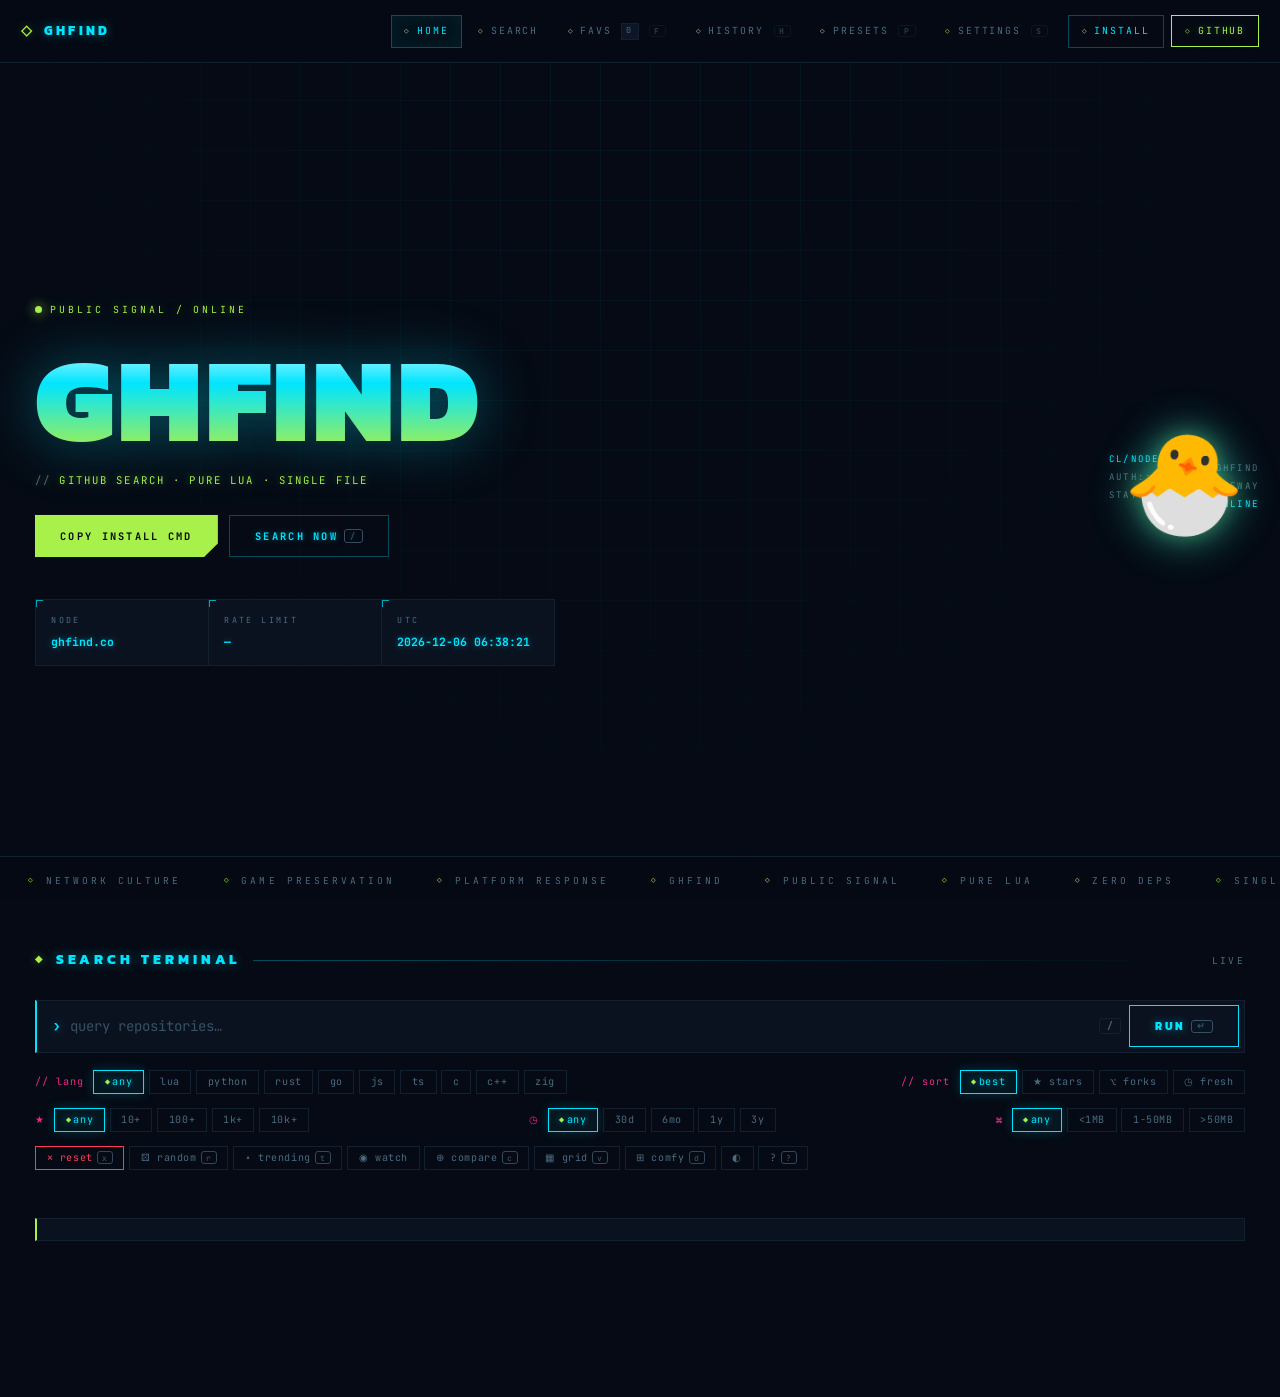
==== commit 4584b374: "Update index.html" ====
--- a/index.html
+++ b/index.html
@@ -226,7 +226,6 @@
 const fmtSize = kb => kb >= 1024*1024 ? (kb/1024/1024).toFixed(1)+'GB'
                    : kb >= 1024 ? (kb/1024).toFixed(1)+'MB'
                    : kb + 'KB';
-const sleep = ms => new Promise(r => setTimeout(r, ms));
 const ago = d => {
   const s = (Date.now() - new Date(d)) / 1000;
   if (s < 3600) return Math.floor(s/60)+'m';
@@ -253,7 +252,7 @@
 const state = {
   lang: '', sort: '', stars: '', age: '', size: '',
   page: 1, per: 12, total: 0, q: '',
-  busy: false, demo: true,
+  busy: false,
   view: LS.get('view', 'grid'),
   density: LS.get('density', 'comfortable'),
   token: sessionStorage.getItem('ghf_tok') || '',
@@ -568,7 +567,6 @@
     el.addEventListener('click', () => {
       setChip('#langs', l.toLowerCase());
       state.lang = l.toLowerCase();
-      stopDemo();
       if (state.q) run(state.q);
     });
     bar.appendChild(el);
@@ -597,46 +595,6 @@
   } finally {
     state.busy = false;
   }
-}
-
-async function typeInto(inp, text) {
-  inp.value = '';
-  for (const ch of text) {
-    if (!state.demo) return;
-    inp.value += ch;
-    await sleep(35 + Math.random() * 30);
-  }
-}
-
-const DEMOS = [
-  { q: 'neovim colorscheme', lang: '', sort: 'stars' },
-  { q: 'tui file manager',   lang: '', sort: 'stars' },
-  { q: 'http server',        lang: 'lua', sort: 'stars' },
-  { q: 'markdown parser',    lang: 'rust', sort: 'stars' }
-];
-
-async function demoLoop() {
-  await sleep(900);
-  while (state.demo) {
-    for (const d of DEMOS) {
-      if (!state.demo) return;
-      setChip('#langs', d.lang);
-      setChip('#sorts', d.sort);
-      state.lang = d.lang;
-      state.sort = d.sort;
-      await typeInto($('#q'), d.q);
-      if (!state.demo) return;
-      await sleep(220);
-      await run(d.q);
-      if (!state.demo) return;
-      await sleep(3200);
-    }
-  }
-}
-
-function stopDemo() {
-  if (!state.demo) return;
-  state.demo = false;
 }
 
 function setChip(sel, val) {
@@ -935,7 +893,6 @@
       el.addEventListener('click', () => {
         $('#q').value = h;
         closeDrawer();
-        stopDemo();
         run(h);
       });
       box.appendChild(el);
@@ -985,7 +942,6 @@
         setChip('#age', state.age);
         setChip('#size', state.size);
         closeDrawer();
-        stopDemo();
         run(p.q);
       });
       el.querySelector('[data-del]').addEventListener('click', () => {
@@ -1174,20 +1130,16 @@
   }
 });
 
-$('#go').addEventListener('click', () => { stopDemo(); run($('#q').value); });
+$('#go').addEventListener('click', () => { run($('#q').value); });
 $('#q').addEventListener('keydown', e => {
-  stopDemo();
   if (e.key === 'Enter') run($('#q').value);
   if (e.key === 'Escape') { $('#q').value = ''; $('#q').blur(); }
 });
-$('#q').addEventListener('focus', stopDemo);
-$('#q').addEventListener('input', stopDemo);
-
-$('#reset-filters').addEventListener('click', () => { stopDemo(); resetFilters(); });
+
+$('#reset-filters').addEventListener('click', () => { resetFilters(); });
 $('#more').addEventListener('click', () => { state.page++; run(state.q, state.page); });
 
 $('#random').addEventListener('click', async () => {
-  stopDemo();
   const d = await ghSearch($('#q').value.trim() || 'lua');
   const items = d.items || [];
   if (!items.length) return toast('nothing');
@@ -1198,7 +1150,6 @@
 });
 
 $('#trend').addEventListener('click', () => {
-  stopDemo();
   const d = new Date(); d.setDate(d.getDate() - 7);
   $('#q').value = 'created:>' + d.toISOString().slice(0,10);
   state.sort = 'stars';
@@ -1305,39 +1256,31 @@
 });
 
 $$('#langs .chip').forEach(c => c.addEventListener('click', () => {
-  stopDemo();
   state.lang = c.dataset.v;
   setChip('#langs', c.dataset.v);
   if ($('#q').value.trim()) run($('#q').value);
 }));
 $$('#sorts .chip').forEach(c => c.addEventListener('click', () => {
-  stopDemo();
   state.sort = c.dataset.v;
   setChip('#sorts', c.dataset.v);
   if ($('#q').value.trim()) run($('#q').value);
 }));
 $$('#stars .chip').forEach(c => c.addEventListener('click', () => {
-  stopDemo();
   state.stars = c.dataset.v;
   setChip('#stars', c.dataset.v);
   if ($('#q').value.trim()) run($('#q').value);
 }));
 $$('#age .chip').forEach(c => c.addEventListener('click', () => {
-  stopDemo();
   state.age = c.dataset.v;
   setChip('#age', c.dataset.v);
   if ($('#q').value.trim()) run($('#q').value);
 }));
 $$('#size .chip').forEach(c => c.addEventListener('click', () => {
-  stopDemo();
   state.size = c.dataset.v;
   setChip('#size', c.dataset.v);
   if ($('#q').value.trim()) run($('#q').value);
 }));
 
-/* ═══════════════════════════════════════════════════════════════
-   MOBILE NAV — pointer-based, works on touch + mouse
-   ═══════════════════════════════════════════════════════════════ */
 function closeNav() {
   var nav = document.getElementById('nav-links');
   if (nav) nav.classList.remove('open');
@@ -1353,7 +1296,6 @@
   var nav = document.getElementById('nav-links');
   if (!toggle || !nav) return;
 
-  // Pointer events (covers mouse, touch, pen in modern browsers)
   if (window.PointerEvent) {
     toggle.addEventListener('pointerdown', function (e) {
       e.preventDefault();
@@ -1367,7 +1309,6 @@
       closeNav();
     }, true);
   } else {
-    // Fallback for older browsers
     toggle.addEventListener('click', function (e) {
       e.preventDefault();
       e.stopPropagation();
@@ -1386,14 +1327,12 @@
     });
   }
 
-  // Close nav when any link inside is clicked
   nav.querySelectorAll('a').forEach(function (a) {
     a.addEventListener('click', function () {
       closeNav();
     });
   });
 
-  // Close nav on window resize above breakpoint
   var resizeTimer;
   window.addEventListener('resize', function () {
     clearTimeout(resizeTimer);
@@ -1446,11 +1385,8 @@
 const params = new URLSearchParams(location.search);
 const qp = params.get('q');
 if (qp) {
-  state.demo = false;
   $('#q').value = qp;
   run(qp);
-} else {
-  demoLoop();
 }
 </script>
 
--- a/style.css
+++ b/style.css
@@ -124,10 +124,27 @@
 
 .nav-toggle {
   display: none;
-  background: transparent; border: 1px solid var(--border); color: var(--accent);
-  padding: .5rem .8rem; font-size: 1rem; line-height: 1; border-radius: 6px;
+  background: transparent;
+  border: 1px solid var(--border);
+  color: var(--accent);
+  padding: .6rem .9rem;
+  font-size: 1.2rem;
+  line-height: 1;
+  border-radius: 6px;
+  position: relative;
+  z-index: 40;
+  cursor: pointer;
+  touch-action: manipulation;
+  -webkit-tap-highlight-color: transparent;
+  -webkit-user-select: none;
+  user-select: none;
+  min-width: 44px;
+  min-height: 44px;
+  align-items: center;
+  justify-content: center;
 }
 .nav-toggle:hover { border-color: var(--accent); }
+.nav-toggle:active { background: rgba(0,229,255,.1); }
 
 .nav-links {
   display: flex; align-items: center; gap: .15rem;
@@ -703,13 +720,13 @@
 
 @media (max-width: 900px) {
   .nav-toggle {
-    display: inline-flex;
+    display: inline-flex !important;
     align-items: center;
     justify-content: center;
   }
   .nav-links {
     position: fixed;
-    top: 57px;
+    top: 60px;
     left: 0;
     right: 0;
     bottom: 0;
@@ -721,10 +738,10 @@
     border-top: 1px solid var(--accent);
     padding: 1rem 0;
     overflow-y: auto;
-    z-index: 30;
+    z-index: 35;
     box-shadow: 0 12px 40px rgba(0,0,0,.6);
   }
-  .nav-links.open { display: flex; }
+  .nav-links.open { display: flex !important; }
   .nav-links a {
     padding: .95rem 1.5rem;
     border: none;
@@ -862,19 +879,10 @@
 }
 
 @media (max-width: 480px) {
-  .hero {
-    padding: 1.5rem 1rem 1rem;
-  }
-  .hero-title {
-    font-size: 3rem;
-    margin-bottom: 1rem;
-  }
-  .hero-tag {
-    margin-bottom: 1rem;
-  }
-  .signal {
-    margin-bottom: 1rem;
-  }
+  .hero { padding: 1.5rem 1rem 1rem; }
+  .hero-title { font-size: 3rem; margin-bottom: 1rem; }
+  .hero-tag { margin-bottom: 1rem; }
+  .signal { margin-bottom: 1rem; }
   .hero-actions {
     flex-direction: column;
     gap: .5rem;
@@ -892,9 +900,7 @@
     padding: .6rem .5rem;
     text-align: center;
   }
-  .info-box::before {
-    display: none;
-  }
+  .info-box::before { display: none; }
   .info-box .k {
     font-size: .5rem;
     letter-spacing: .1em;
@@ -908,10 +914,6 @@
     width: 100%;
     margin-bottom: .2rem;
   }
-  .search-section {
-    padding: 1.5rem .9rem;
-  }
-  .section-head {
-    margin-bottom: 1rem;
-  }
-}
+  .search-section { padding: 1.5rem .9rem; }
+  .section-head { margin-bottom: 1rem; }
+}
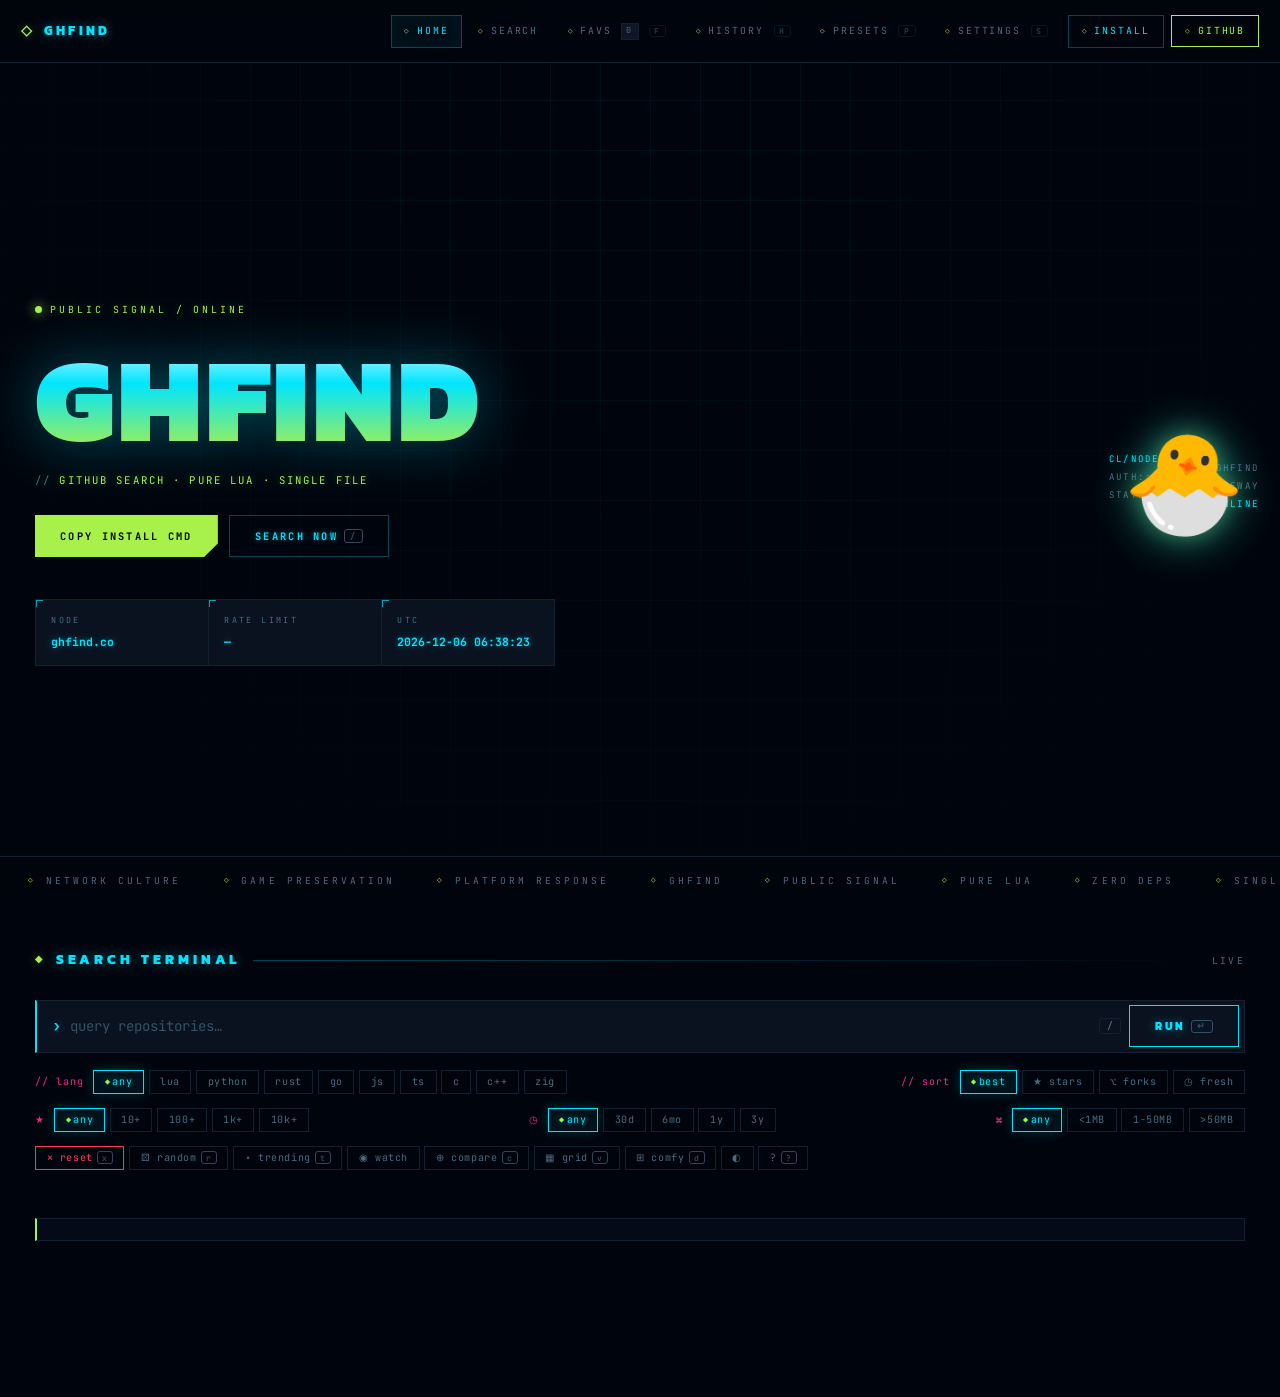
==== commit 828a8ef0: "Refactor navigation toggle and close functionality" ====
--- a/index.html
+++ b/index.html
@@ -1282,65 +1282,30 @@
 }));
 
 function closeNav() {
-  var nav = document.getElementById('nav-links');
+  const nav = document.getElementById('nav-links');
   if (nav) nav.classList.remove('open');
 }
 
-function toggleNav() {
-  var nav = document.getElementById('nav-links');
-  if (nav) nav.classList.toggle('open');
-}
-
-(function initNav() {
-  var toggle = document.getElementById('nav-toggle');
-  var nav = document.getElementById('nav-links');
-  if (!toggle || !nav) return;
-
-  if (window.PointerEvent) {
-    toggle.addEventListener('pointerdown', function (e) {
-      e.preventDefault();
-      e.stopPropagation();
-      toggleNav();
-    });
-    document.addEventListener('pointerdown', function (e) {
-      if (!nav.classList.contains('open')) return;
-      if (toggle.contains(e.target)) return;
-      if (nav.contains(e.target)) return;
-      closeNav();
-    }, true);
-  } else {
-    toggle.addEventListener('click', function (e) {
-      e.preventDefault();
-      e.stopPropagation();
-      toggleNav();
-    });
-    toggle.addEventListener('touchend', function (e) {
-      e.preventDefault();
-      e.stopPropagation();
-      toggleNav();
-    }, { passive: false });
-    document.addEventListener('click', function (e) {
-      if (!nav.classList.contains('open')) return;
-      if (toggle.contains(e.target)) return;
-      if (nav.contains(e.target)) return;
-      closeNav();
-    });
-  }
-
-  nav.querySelectorAll('a').forEach(function (a) {
-    a.addEventListener('click', function () {
-      closeNav();
-    });
-  });
-
-  var resizeTimer;
-  window.addEventListener('resize', function () {
-    clearTimeout(resizeTimer);
-    resizeTimer = setTimeout(function () {
-      if (window.innerWidth > 900) closeNav();
-    }, 100);
-  });
-})();
+document.addEventListener('click', function(e) {
+  const toggle = e.target.closest('#nav-toggle');
+  const nav = document.getElementById('nav-links');
+  
+  if (toggle) {
+    if (nav) nav.classList.toggle('open');
+    return;
+  }
+  
+  if (nav && nav.contains(e.target) && e.target.tagName === 'A') {
+    nav.classList.remove('open');
+    return;
+  }
+  
+  if (nav && nav.classList.contains('open')) {
+    if (!nav.contains(e.target)) {
+      nav.classList.remove('open');
+    }
+  }
+});
 
 document.addEventListener('keydown', e => {
   const tag = document.activeElement.tagName;
--- a/style.css
+++ b/style.css
@@ -1,6 +1,6 @@
 :root {
-  --bg:#050a14;
-  --bg2:#0a1220;
+  --bg:#00050d;
+  --bg2:#040a18;
   --card:#0a1220;
   --card2:#0e1626;
   --fg:#c8e8f5;
@@ -12,7 +12,7 @@
   --magenta:#ff2e97;
   --border:#132030;
   --border-lit:rgba(0,229,255,.3);
-  --code-bg:#050a12;
+  --code-bg:#020510;
   --ok:#a8f04a;
   --err:#ff3b5c;
   --track:rgba(0,229,255,.05);
@@ -47,7 +47,7 @@
   margin: 0; padding: 0;
   background: var(--bg);
   color: var(--fg);
-  font-family: 'JetBrains Mono', ui-monospace, monospace;
+  font-family: "JetBrains Mono", "Courier New", "Lucida Console", Monaco, monospace;
   font-size: 14px;
   line-height: 1.6;
   -webkit-font-smoothing: antialiased;
@@ -60,12 +60,20 @@
 a { color: inherit; text-decoration: none; }
 button { font-family: inherit; cursor: pointer; }
 
+h1, h2, h3, h4, h5, h6,
+.hero-title,
+.section-head h2,
+.m-title,
+.drawer-head h3 {
+  font-family: "Kanit", "JetBrains Mono", sans-serif;
+}
+
 kbd {
   display: inline-block;
   background: var(--card2);
   border: 1px solid var(--border);
   color: var(--muted);
-  font-family: 'JetBrains Mono', monospace;
+  font-family: "JetBrains Mono", monospace;
   font-size: .62rem;
   line-height: 1;
   padding: .22rem .38rem;
@@ -108,7 +116,7 @@
   position: sticky; top: 0; z-index: 20;
   display: flex; align-items: center; justify-content: space-between;
   padding: 1rem 1.5rem;
-  background: rgba(5,10,20,.92);
+  background: rgba(0,5,13,.92);
   backdrop-filter: blur(12px);
   -webkit-backdrop-filter: blur(12px);
   border-bottom: 1px solid var(--border);
@@ -116,7 +124,7 @@
 [data-theme="light"] .topbar { background: rgba(238,244,248,.92); }
 .nav-logo {
   display: flex; align-items: center; gap: .6rem;
-  font-family: 'Kanit', sans-serif; font-weight: 800; font-size: .95rem;
+  font-family: "Kanit", sans-serif; font-weight: 800; font-size: .95rem;
   letter-spacing: .25em; color: var(--accent);
   text-shadow: 0 0 12px var(--accent-glow);
 }
@@ -198,7 +206,7 @@
 }
 @keyframes pulse { 50% { opacity: .35; transform: scale(.85); } }
 .hero-title {
-  font-family: 'Kanit', sans-serif; font-weight: 900;
+  font-family: "Kanit", sans-serif; font-weight: 900;
   font-size: clamp(4rem, 10vw, 8.5rem); line-height: .9; letter-spacing: .02em;
   margin: 0 0 1.4rem;
   background: linear-gradient(180deg, #b8f7ff 0%, var(--accent) 35%, var(--lime) 100%);
@@ -212,13 +220,13 @@
 .hero-tag::before { content: '// '; color: var(--muted); }
 .hero-actions { display: flex; gap: .8rem; flex-wrap: wrap; margin: 0 0 3rem; }
 .btn-green, .btn-outline {
-  font-family: 'JetBrains Mono', monospace; font-size: .74rem; font-weight: 700;
+  font-family: "JetBrains Mono", monospace; font-size: .74rem; font-weight: 700;
   letter-spacing: .22em; text-transform: uppercase; padding: .95rem 1.8rem;
   transition: all .15s ease; display: inline-flex; align-items: center; justify-content: center;
   border-radius: 0;
 }
 .btn-green {
-  background: var(--lime); color: #050a14; border: none;
+  background: var(--lime); color: #00050d; border: none;
   box-shadow: 0 0 24px var(--lime-glow);
   clip-path: polygon(0 0, 100% 0, 100% 68%, calc(100% - 14px) 100%, 0 100%);
 }
@@ -275,7 +283,7 @@
 .section-head { display: flex; align-items: center; gap: .9rem; margin: 0 0 2rem; }
 .section-head .dia { color: var(--lime); text-shadow: 0 0 10px var(--lime-glow); font-size: .9rem; }
 .section-head h2 {
-  margin: 0; font-family: 'Kanit', sans-serif; font-weight: 800; font-size: 1rem;
+  margin: 0; font-family: "Kanit", sans-serif; font-weight: 800; font-size: 1rem;
   letter-spacing: .28em; color: var(--accent); text-shadow: 0 0 12px var(--accent-glow);
 }
 .section-head .line { flex: 1; height: 1px; background: linear-gradient(90deg, var(--border-lit), transparent); }
@@ -300,7 +308,7 @@
 .bar input::placeholder { color: var(--muted); opacity: .7; }
 .bar button {
   border: 1px solid var(--accent); background: transparent; color: var(--accent);
-  padding: .85rem 1.8rem; font-family: 'Kanit', sans-serif;
+  padding: .85rem 1.8rem; font-family: "Kanit", sans-serif;
   font-weight: 800; letter-spacing: .22em; font-size: .76rem;
   text-shadow: 0 0 8px var(--accent-glow); transition: all .15s ease;
   display: inline-flex; align-items: center;
@@ -429,7 +437,7 @@
 .more {
   background: transparent; border: 1px solid var(--accent); color: var(--accent);
   padding: .75rem 2rem;
-  font-family: 'Kanit', sans-serif; font-size: .74rem; letter-spacing: .22em; font-weight: 800;
+  font-family: "Kanit", sans-serif; font-size: .74rem; letter-spacing: .22em; font-weight: 800;
   text-shadow: 0 0 8px var(--accent-glow); transition: all .15s ease;
 }
 .more:hover {
@@ -455,7 +463,7 @@
 }
 .drawer-head h3 {
   margin: 0; font-size: .8rem; color: var(--accent);
-  font-family: 'Kanit', sans-serif; letter-spacing: .2em;
+  font-family: "Kanit", sans-serif; letter-spacing: .2em;
   text-shadow: 0 0 10px var(--accent-glow); flex: 1;
 }
 .drawer-actions { display: flex; gap: .4rem; }
@@ -579,7 +587,7 @@
 .m-btn {
   background: transparent; border: 1px solid var(--border); color: var(--muted);
   padding: .55rem 1rem; font-size: .72rem;
-  font-family: 'Kanit', sans-serif; letter-spacing: .16em; font-weight: 700;
+  font-family: "Kanit", sans-serif; letter-spacing: .16em; font-weight: 700;
   transition: all .15s ease; text-decoration: none; display: inline-flex; align-items: center;
 }
 .m-btn:hover { border-color: var(--accent); color: var(--accent); }
@@ -632,7 +640,7 @@
 
 .ticker {
   position: fixed; bottom: 0; left: 0; right: 0; z-index: 19;
-  background: rgba(5,10,20,.92); border-top: 1px solid var(--border);
+  background: rgba(0,5,13,.92); border-top: 1px solid var(--border);
   overflow: hidden; padding: .75rem 0; backdrop-filter: blur(8px);
 }
 [data-theme="light"] .ticker { background: rgba(238,244,248,.92); }
@@ -646,12 +654,12 @@
 .ticker:hover .ticker-track { animation-play-state: paused; }
 
 .md {
-  font-family: 'JetBrains Mono', ui-monospace, monospace;
+  font-family: "JetBrains Mono", ui-monospace, monospace;
   font-size: .82rem; line-height: 1.7; color: var(--fg);
   max-width: 100%; word-wrap: break-word; overflow-wrap: break-word;
 }
 .md h1, .md h2, .md h3, .md h4, .md h5, .md h6 {
-  font-family: 'Kanit', sans-serif; color: var(--accent);
+  font-family: "Kanit", sans-serif; color: var(--accent);
   letter-spacing: .05em; margin: 1.2em 0 .5em; line-height: 1.25;
   text-shadow: 0 0 10px var(--accent-glow); word-wrap: break-word;
 }
@@ -676,7 +684,7 @@
   word-break: break-word;
 }
 .md pre.md-code {
-  background: #050a12; border: 1px solid var(--border); border-left: 2px solid var(--lime);
+  background: #020510; border: 1px solid var(--border); border-left: 2px solid var(--lime);
   padding: .8rem 1rem; margin: .8em 0; font-size: .75rem;
   line-height: 1.6; border-radius: 0;
   white-space: pre-wrap; word-wrap: break-word; overflow-wrap: anywhere; overflow: visible;
@@ -684,7 +692,7 @@
 .md pre.md-code code {
   background: transparent; border: none; padding: 0; color: #a8f04a;
   white-space: pre-wrap; word-break: break-word;
-  font-family: 'JetBrains Mono', monospace;
+  font-family: "JetBrains Mono", monospace;
 }
 [data-theme="light"] .md pre.md-code { background: #eef4f8; }
 [data-theme="light"] .md pre.md-code code { color: #3a7a00; }
@@ -719,69 +727,39 @@
 .md summary { cursor: pointer; color: var(--accent); font-weight: 600; }
 
 @media (max-width: 900px) {
-  .nav-toggle {
-    display: inline-flex !important;
-    align-items: center;
-    justify-content: center;
-  }
+  .nav-toggle { display: inline-flex !important; align-items: center; justify-content: center; }
   .nav-links {
-    position: fixed;
-    top: 60px;
-    left: 0;
-    right: 0;
-    bottom: 0;
-    display: none;
-    flex-direction: column;
-    align-items: stretch;
-    gap: 0;
-    background: var(--bg);
-    border-top: 1px solid var(--accent);
-    padding: 1rem 0;
-    overflow-y: auto;
-    z-index: 35;
+    position: fixed; top: 60px; left: 0; right: 0; bottom: 0;
+    display: none; flex-direction: column; align-items: stretch; gap: 0;
+    background: var(--bg); border-top: 1px solid var(--accent);
+    padding: 1rem 0; overflow-y: auto; z-index: 35;
     box-shadow: 0 12px 40px rgba(0,0,0,.6);
   }
   .nav-links.open { display: flex !important; }
   .nav-links a {
-    padding: .95rem 1.5rem;
-    border: none;
+    padding: .95rem 1.5rem; border: none;
     border-bottom: 1px solid var(--border);
-    font-size: .8rem;
-    letter-spacing: .18em;
+    font-size: .8rem; letter-spacing: .18em;
     justify-content: flex-start;
   }
   .nav-links a:last-child { border-bottom: none; }
   .nav-links a.active {
-    border: none;
-    border-left: 3px solid var(--accent);
-    background: rgba(0,229,255,.06);
-    box-shadow: none;
+    border: none; border-left: 3px solid var(--accent);
+    background: rgba(0,229,255,.06); box-shadow: none;
   }
   .nav-links a.cta, .nav-links a.nav-mid {
-    margin: .5rem 1.2rem;
-    justify-content: center;
+    margin: .5rem 1.2rem; justify-content: center;
     border: 1px solid var(--border-lit);
   }
   .nav-links a.cta { border-color: var(--lime); }
 
-  .hero {
-    grid-template-columns: 1fr;
-    min-height: auto;
-    padding: 2rem 1.2rem 1.5rem;
-    gap: 1rem;
-  }
+  .hero { grid-template-columns: 1fr; min-height: auto; padding: 2rem 1.2rem 1.5rem; gap: 1rem; }
   .hero-left { padding-right: 0; }
   .hero-title { font-size: clamp(3rem, 14vw, 4.5rem); }
   .hero-tag { font-size: .68rem; letter-spacing: .15em; margin-bottom: 1.4rem; }
   .signal { font-size: .62rem; letter-spacing: .22em; margin-bottom: 1.2rem; }
   .hero-actions { margin: 0 0 1.8rem; gap: .6rem; }
-  .btn-green, .btn-outline {
-    padding: .85rem 1.2rem;
-    font-size: .68rem;
-    letter-spacing: .16em;
-    flex: 1;
-    min-width: 0;
-  }
+  .btn-green, .btn-outline { padding: .85rem 1.2rem; font-size: .68rem; letter-spacing: .16em; flex: 1; min-width: 0; }
   .info-boxes { grid-template-columns: repeat(3, minmax(0, 1fr)); max-width: 100%; }
   .info-box { padding: .75rem .8rem; }
   .info-box .k { font-size: .55rem; letter-spacing: .18em; }
@@ -827,13 +805,7 @@
   .more { padding: .7rem 1.5rem; font-size: .72rem; width: 100%; }
 
   .modal { padding: 0; align-items: stretch; }
-  .modal-panel {
-    width: 100%;
-    min-height: 100vh;
-    border: none;
-    border-top: 2px solid var(--accent);
-    transform: translateY(100%);
-  }
+  .modal-panel { width: 100%; min-height: 100vh; border: none; border-top: 2px solid var(--accent); transform: translateY(100%); }
   .modal.on .modal-panel { transform: translateY(0); }
   .modal-body { padding: 1.4rem 1rem 2rem; }
   .modal-close { top: .6rem; right: .6rem; }
@@ -854,14 +826,7 @@
   .m-readme { padding: .9rem 1rem; max-height: 400px; }
 
   .drawer { justify-content: stretch; align-items: flex-end; }
-  .drawer-panel {
-    width: 100%;
-    height: auto;
-    max-height: 90vh;
-    border-left: none;
-    border-top: 2px solid var(--accent);
-    transform: translateY(100%);
-  }
+  .drawer-panel { width: 100%; height: auto; max-height: 90vh; border-left: none; border-top: 2px solid var(--accent); transform: translateY(100%); }
   .drawer.on .drawer-panel { transform: translateY(0); }
   .drawer-head { padding: .9rem 1rem; }
   .drawer-body { padding: .9rem 1rem; }
@@ -883,37 +848,14 @@
   .hero-title { font-size: 3rem; margin-bottom: 1rem; }
   .hero-tag { margin-bottom: 1rem; }
   .signal { margin-bottom: 1rem; }
-  .hero-actions {
-    flex-direction: column;
-    gap: .5rem;
-    margin-bottom: 1.2rem;
-  }
-  .btn-green, .btn-outline {
-    width: 100%;
-    padding: .8rem 1rem;
-  }
-  .info-boxes {
-    grid-template-columns: repeat(3, minmax(0, 1fr));
-    gap: 1px;
-  }
-  .info-box {
-    padding: .6rem .5rem;
-    text-align: center;
-  }
+  .hero-actions { flex-direction: column; gap: .5rem; margin-bottom: 1.2rem; }
+  .btn-green, .btn-outline { width: 100%; padding: .8rem 1rem; }
+  .info-boxes { grid-template-columns: repeat(3, minmax(0, 1fr)); gap: 1px; }
+  .info-box { padding: .6rem .5rem; text-align: center; }
   .info-box::before { display: none; }
-  .info-box .k {
-    font-size: .5rem;
-    letter-spacing: .1em;
-    margin-bottom: .2rem;
-  }
-  .info-box .v {
-    font-size: .68rem;
-    word-break: break-all;
-  }
-  .chips .lbl {
-    width: 100%;
-    margin-bottom: .2rem;
-  }
+  .info-box .k { font-size: .5rem; letter-spacing: .1em; margin-bottom: .2rem; }
+  .info-box .v { font-size: .68rem; word-break: break-all; }
+  .chips .lbl { width: 100%; margin-bottom: .2rem; }
   .search-section { padding: 1.5rem .9rem; }
   .section-head { margin-bottom: 1rem; }
 }
